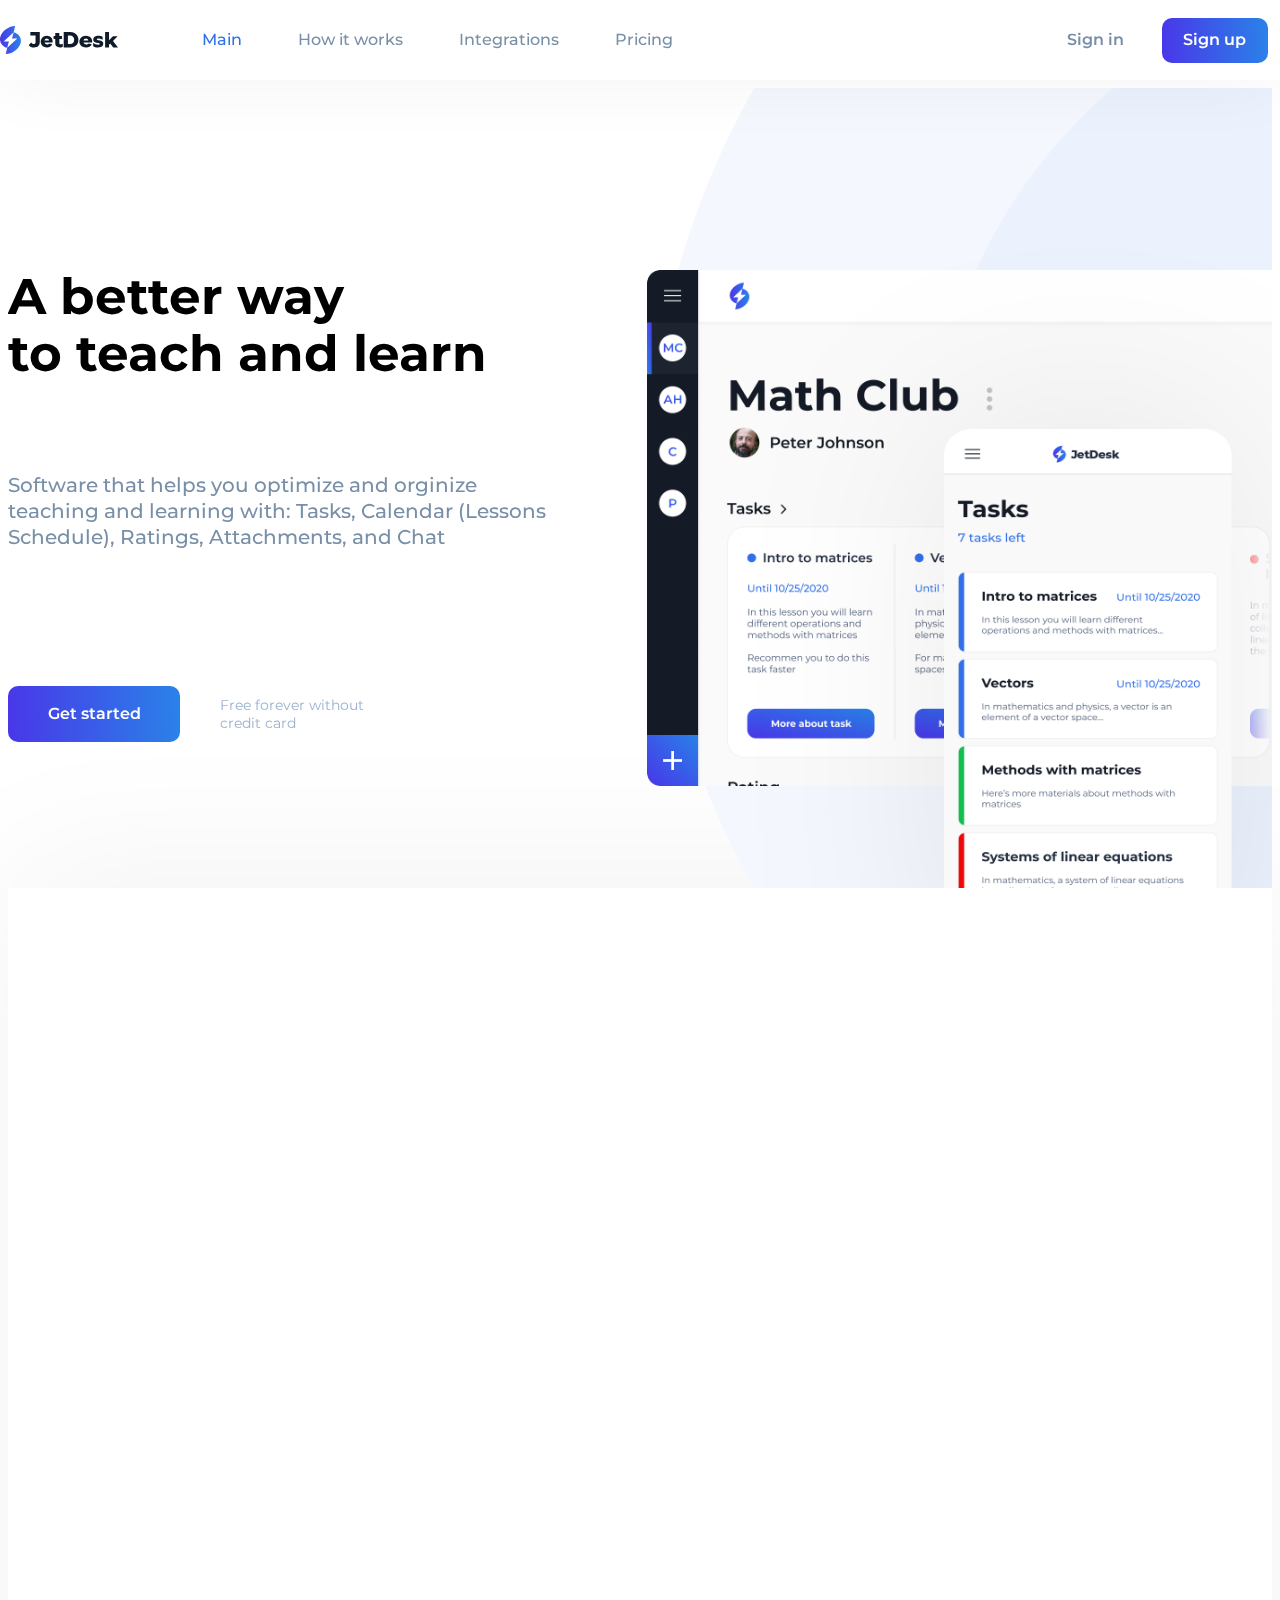
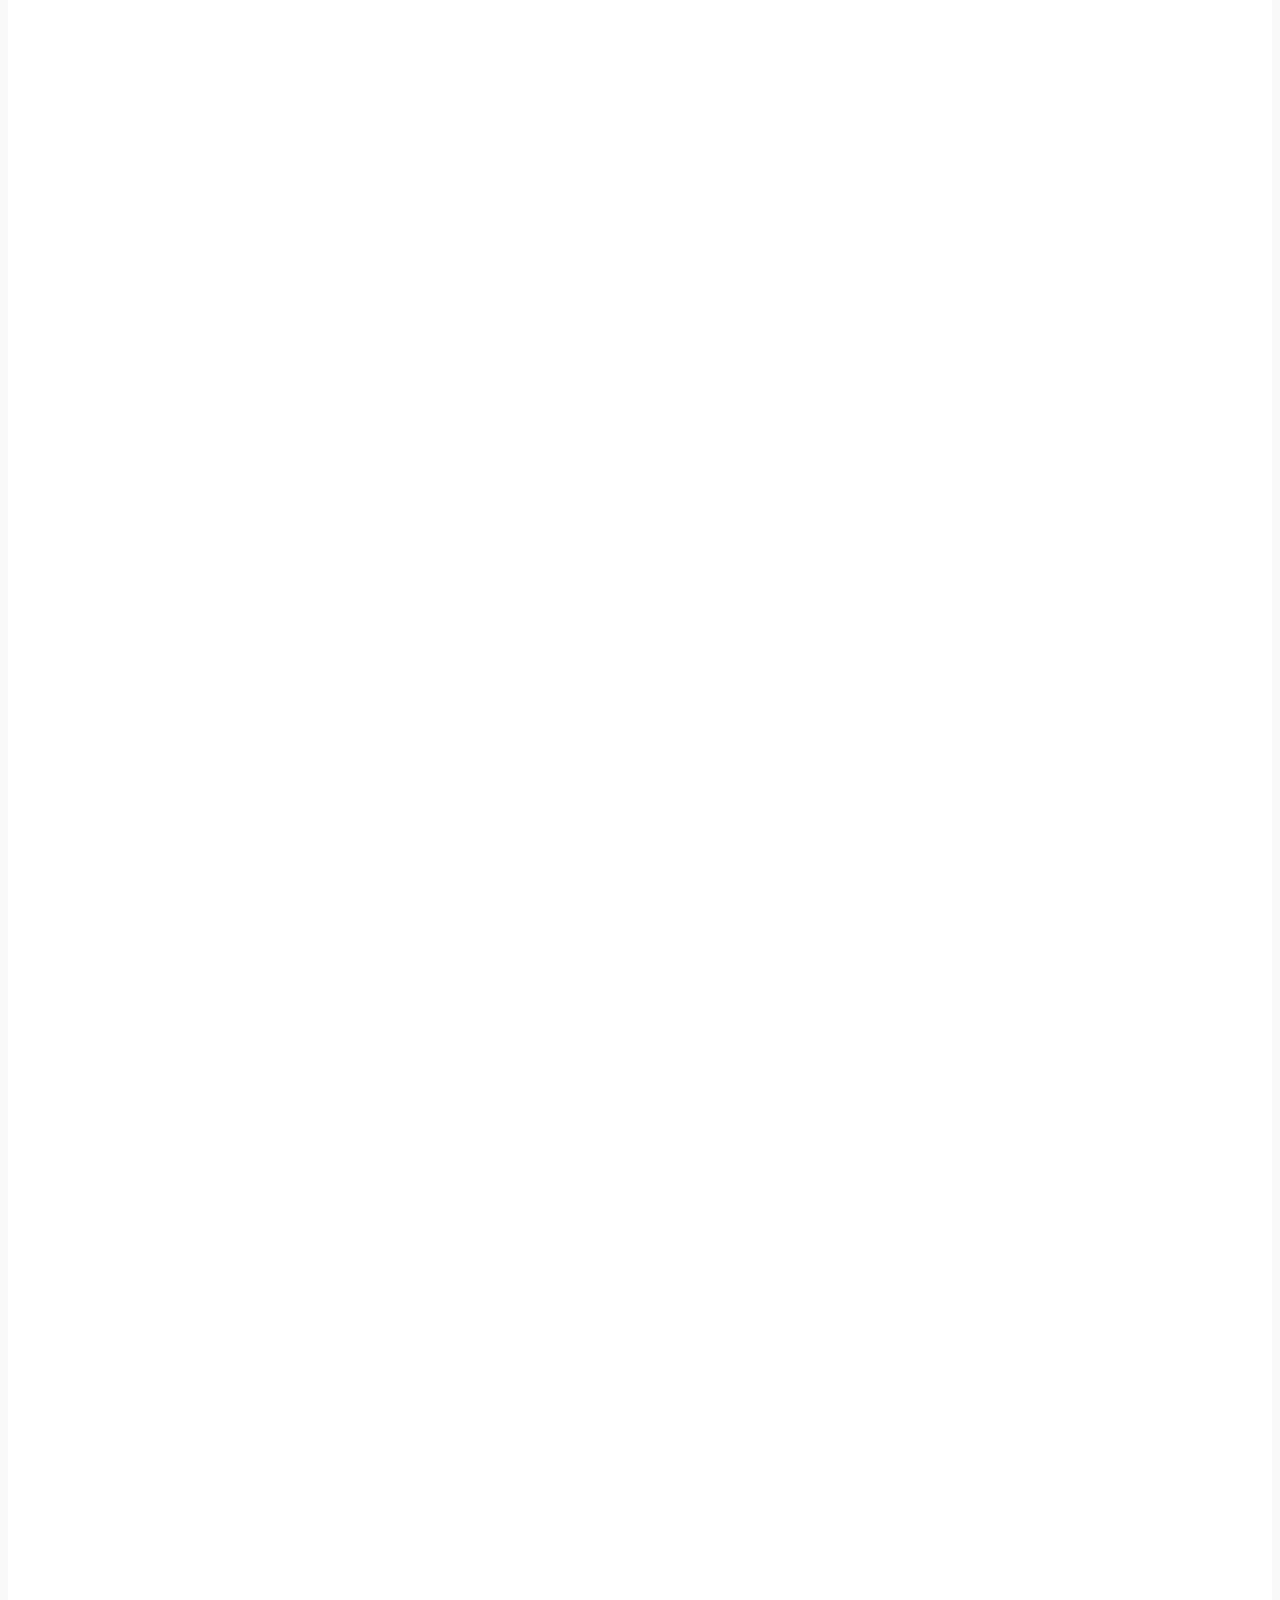
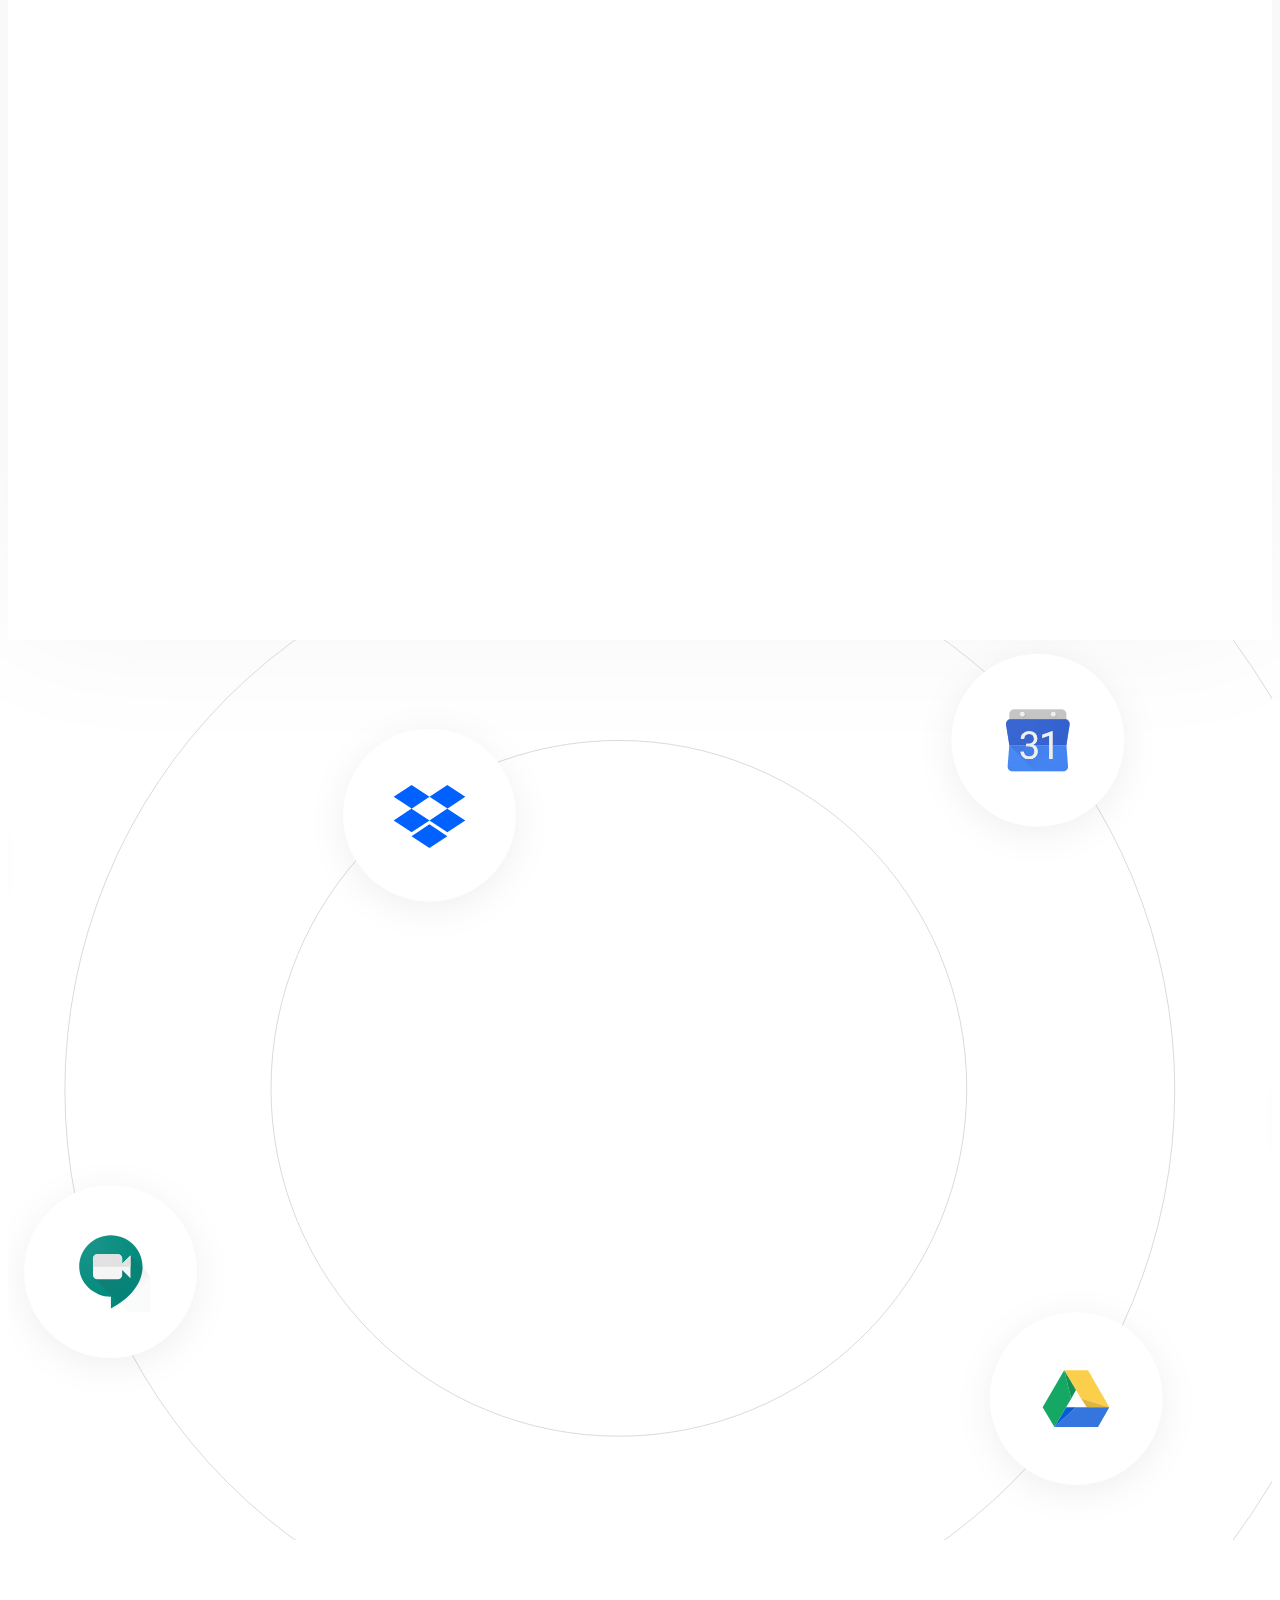
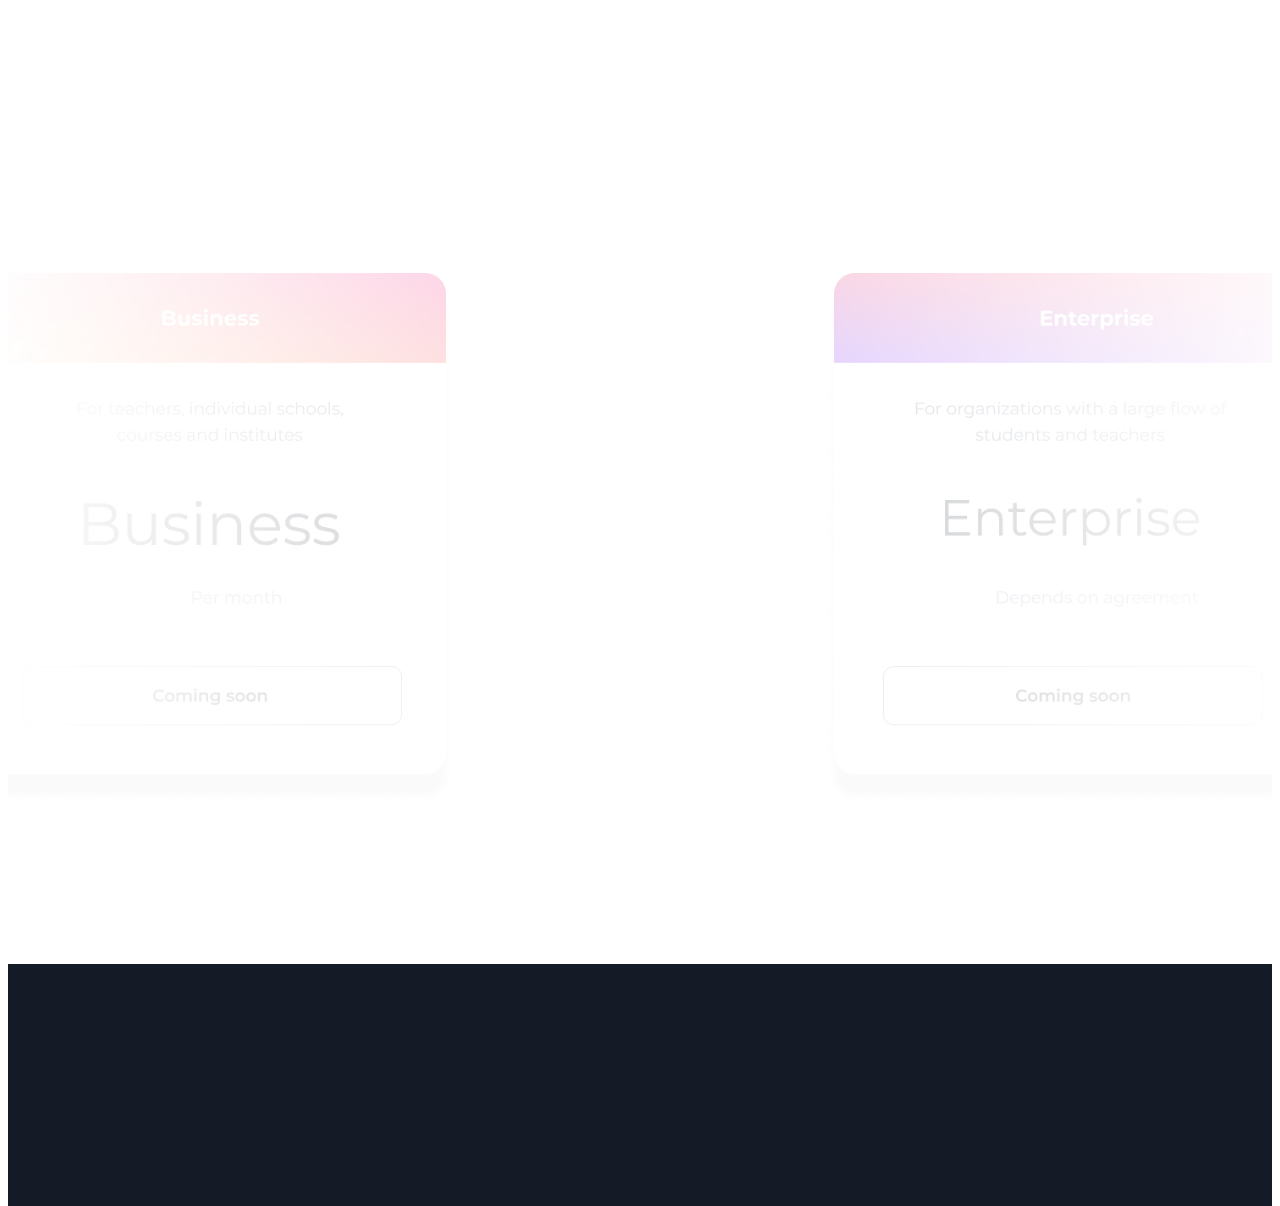
==== index-2.html @ 771cfb55 "hey there" ====
<!DOCTYPE html>
<html lang="ru">
	<head>
		<meta charset="utf-8">
		<meta http-equiv="X-UA-Compatible" content="IE=edge">
		<meta name="viewport" content="width=device-width, initial-scale=1.0, maximum-scale=1.0, user-scalable=no" />
		<meta name="description" content="">
		<meta name="author" content="">
		<link rel="shortcut icon" href="../../assets/ico/favicon.ico">

		<title>Сайт</title>

		<link rel="preconnect" href="https://fonts.gstatic.com">
		<link href="https://fonts.googleapis.com/css2?family=Montserrat:ital,wght@0,100;0,300;0,400;0,500;0,600;0,700;0,800;0,900;1,400&display=swap" rel="stylesheet">

		<link rel="stylesheet" href="https://stackpath.bootstrapcdn.com/bootstrap/4.1.3/css/bootstrap.min.css" integrity="sha384-MCw98/SFnGE8fJT3GXwEOngsV7Zt27NXFoaoApmYm81iuXoPkFOJwJ8ERdknLPMO" crossorigin="anonymous">

		<link href="https://unpkg.com/aos@2.3.1/dist/aos.css" rel="stylesheet">

		<link href="style.css" rel="stylesheet" type="text/css" />


	</head>

<body>
	<div class="wrapper">
		<!-- header -->
		<header >
			<div class="container">
				<div class="header-in">
					<div class="logo">
						<a href="#">
							<img src="./images/logo.svg" alt="">
						</a>
					</div>

					<div class="mob-wrap">
						<nav>
							<ul id="top-menu">
								<li class="active">
									<a href="#hero">
										Main
									</a>
								</li>
								<li>
									<a href="#how">
										How it works
									</a>
								</li>
								<li>
									<a href="#integrations">
										Integrations
									</a>
								</li>
								<li>
									<a href="#price">
										Pricing
									</a>
								</li>
							</ul>
						</nav>

						<div class="header-bt">
							<a href="#" class="log-bt">
								Sign in
							</a>
							<a href="#" class="def-bt">
								Sign up
							</a>
						</div>
					</div>

					<div class="show-hide">
						<span></span>
						<span></span>
						<span></span>
					</div>
				</div>
			</div>
		</header>
		<!-- header -->

		<!-- hero -->
		<section id="hero">
			<div class="container">
				<div class="hero">
					<div class="hero-left">
						<div class="hero-tit" data-aos="fade-right">
							<h1>
								A better way <br>to teach and learn
							</h1>
						</div>
						<div class="hero-decr" data-aos="fade-right">
							Software that helps you optimize and orginize teaching and learning with: Tasks, Calendar (Lessons Schedule), Ratings, Attachments, and Chat 
						</div>
						<div class="hero-bt" data-aos="fade-right">
							<a href="#" class="def-bt big">
								Get started
							</a>
							<span>
								Free forever without <br>credit card
							</span>
						</div>
					</div>

					<div class="all-hero-vid">
						<div class="hero-video-big" data-aos="fade-left" data-aos-delay="300">
							<img src="./images/Desktop.png" alt="">
						</div>

						<div class="hero-video-mob" data-aos="fade-top" data-aos-delay="600">
							<img src="./images/Mobile.png" alt="">
						</div>
					</div>
				</div>
			</div>
		</section>
		<!-- / hero -->

		<!-- section how -->
		<section id="how">
			<div class="how">

				<div class="how-tit" data-aos="fade-up">
					<h3>
						How it works
					</h3>
					<div class="how-sub-tit">
						Let’s explore our product
					</div>
				</div>

				<!-- one sec -->
				<div class="one-section task">
					<div class="container">
						<div class="one-section-in">
							<div class="section-descr" data-aos="fade-right">
								<div class="section-tag">
									TASKS
								</div>
								<div class="section-tit">
									Create and submit <br>an assignment
								</div>
								<div class="section-text">
									Quickly assign and submit tasks, leave personal comments on task pages.
								</div>
							</div>

							<div class="section-video" data-aos="fade-left" data-aos-delay="300">
								<div class="sec-vid-in">
									<img src="./images/Tasks.png" alt="">
								</div>
							</div>
						</div>
					</div>
				</div>
				<!-- / one sec -->

				<!-- one sec -->
				<div class="one-section revers calendar">
					<div class="container">
						<div class="one-section-in">
							<div class="section-descr" data-aos="fade-left" data-aos-delay="0">
								<div class="section-tag">
									Lessons
								</div>
								<div class="section-tit">
									Manage your schedule <br>and control the time
								</div>
								<div class="section-text">
									Get information about upcoming lessons and meetups or plan them yourself. Join online conferences in just a click.
								</div>
							</div>

							<div class="section-video" data-aos="fade-right" data-aos-delay="300">
								<div class="sec-vid-in">
									<img src="./images/Lessons.png" alt="">
								</div>
							</div>
						</div>
					</div>
				</div>
				<!-- / one sec -->

				<!-- one sec -->
				<div class="one-section rating">
					<div class="container">
						<div class="one-section-in">
							<div class="section-descr" data-aos="fade-right" data-aos-delay="0">
								<div class="section-tag">
									RATING
								</div>
								<div class="section-tit">
									Check or compete <br>for the first place
								</div>
								<div class="section-text">
									Increase the competitive spirit in the group and find out which of your students are doing best.
								</div>
							</div>

							<div class="section-video" data-aos="fade-left" data-aos-delay="300">
								<div class="sec-vid-in">
									<img src="./images/Rating.png" alt="">
								</div>
							</div>
						</div>
					</div>
				</div>
				<!-- / one sec -->

				<!-- one sec -->
				<div class="one-section revers attach">
					<div class="container">
						<div class="one-section-in">
							<div class="section-descr" data-aos="fade-left" data-aos-delay="0">
								<div class="section-tag">
									ATTACHMENTS
								</div>
								<div class="section-tit">
									Upload, download, and view files - quickly
								</div>
								<div class="section-text">
									Attach files, sheets, and documents from your favorite services. (Google Drive, Google Docs, Dropbox, OneDrive and others).
								</div>
							</div>

							<div class="section-video" data-aos="fade-right" data-aos-delay="300">
								<div class="sec-vid-in">
									<img src="./images/Files.png" alt="">
								</div>
							</div>
						</div>
					</div>
				</div>
				<!-- / one sec -->

				<!-- one sec -->
				<div class="one-section chat">
					<div class="container">
						<div class="one-section-in">
							<div class="section-descr" data-aos="fade-right" data-aos-delay="0">
								<div class="section-tag">
									CHAT
								</div>
								<div class="section-tit">
									Chat, ask questions, <br>and just be friends
								</div>
								<div class="section-text">
									Communicate, ask and communicate again. What could be better than communication today?
								</div>
							</div>

							<div class="section-video" data-aos="fade-left" data-aos-delay="300">
								<div class="sec-vid-in">
									
									<img src="./images/Chat.png" alt="">
								</div>
							</div>
						</div>
					</div>
				</div>
				<!-- / one sec -->

				<div class="start" data-aos="fade-up" data-aos-delay="0">
					<a href="#" class="def-bt big">
						Get started
					</a>
				</div>

			</div>
		</section>
		<!-- / section how -->

		<!-- Integrations -->
		<section id="integrations">
			<div class="container">
				<div class="integrations">
					<div class="int-tit" data-aos="zoom-in" data-aos-delay="0">
						<h3>
							Integrations
						</h3>
						<div class="int-sub-tit">
							Simply integrate your favorite applications
						</div>
						<div class="int-bt">
							<a href="#" class="def-bt big">
								Get started
							</a>
						</div>
					</div>
				</div>
			</div>
		</section>
		<!-- / Integrations -->

		<!-- price -->
		<section id="price">
			<div class="container">
				<div class="price">
					<div class="price-tit" data-aos="fade-up" data-aos-delay="0">
						<h3>
							Pricing
						</h3>
						<div class="price-sub-tit">
							There is a free subscription during the beta testing, enjoy
						</div>
					</div>

					<div class="price-wrap">
						<div class="price-wrap-in">
							<div class="price-free" data-aos="fade-up" data-aos-delay="0">
								<div class="price-free-top">
									Personal
								</div>
								<div class="price-free-descr">
									<div class="price-free-text">
										For everyone who wants to learn <br>and teach
									</div>
									<div class="price-free-cost">
										Free
									</div>
									<div class="price-free-sub">
										Free up to 15 members
									</div>
									<div class="price-free-bt">
										<a href="#" class="def-bt big">
											Get started
										</a>
									</div>
								</div>
							</div>
						</div>
					</div>
				</div>
			</div>
		</section>
		<!-- / price -->

		<!-- footer -->
		<footer>
			<div class="container">
				<div class="footer">
					<div class="foot-logo" data-aos="fade-right" data-aos-delay="0">
						<a href="#">
							<img src="./images/foot-logo.svg" alt="">
						</a>
					</div>
					<div class="foot-soc" data-aos="fade-left" data-aos-delay="0">
						<ul>
							<li>
								<a href="#">
									<svg width="15" height="28" viewBox="0 0 15 28" fill="none" xmlns="http://www.w3.org/2000/svg">
										<path d="M9.74454 28V15.2487H14.187L14.8474 10.2561H9.74454V7.07604C9.74454 5.63537 10.1591 4.64899 12.2943 4.64899H15V0.19785C13.6835 0.0612367 12.3603 -0.00472655 11.0363 0.000263189C7.10958 0.000263189 4.41356 2.32152 4.41356 6.58285V10.2468H0V15.2393H4.4232V28H9.74454Z" fill="white"/>
									</svg>																			
								</a>
							</li>
							<li>
								<a href="#">
									<svg width="26" height="26" viewBox="0 0 26 26" fill="none" xmlns="http://www.w3.org/2000/svg">
										<path d="M26 13C26 15.5712 25.2376 18.0846 23.8091 20.2224C22.3806 22.3602 20.3503 24.0265 17.9749 25.0104C15.5994 25.9944 12.9856 26.2518 10.4638 25.7502C7.94208 25.2486 5.6257 24.0105 3.80762 22.1924C1.98953 20.3743 0.751405 18.0579 0.249797 15.5362C-0.251811 13.0144 0.00563269 10.4006 0.989572 8.02511C1.97351 5.64967 3.63975 3.61935 5.77759 2.19089C7.91543 0.762437 10.4288 0 13 0C16.4478 0 19.7544 1.36964 22.1924 3.80761C24.6304 6.24558 26 9.55218 26 13Z" fill="white"/>
										<path d="M14.7334 6.5H8.45612V19.5H11.0493V15.6003H14.7334C15.9263 15.5793 17.0633 15.0907 17.8995 14.2396C18.7357 13.3886 19.2042 12.2432 19.2042 11.0501C19.2042 9.85705 18.7357 8.71168 17.8995 7.86065C17.0633 7.00961 15.9263 6.521 14.7334 6.5ZM14.7334 13H11.0493V9.10028H14.7334C15.2415 9.11394 15.7242 9.32537 16.0787 9.68954C16.4332 10.0537 16.6316 10.5419 16.6316 11.0501C16.6316 11.5584 16.4332 12.0466 16.0787 12.4107C15.7242 12.7749 15.2415 12.9863 14.7334 13Z" fill="#1C3046"/>
									</svg>										
								</a>
							</li>
							<li>
								<a href="#">
									<svg width="27" height="22" viewBox="0 0 27 22" fill="none" xmlns="http://www.w3.org/2000/svg">
										<path fill-rule="evenodd" clip-rule="evenodd" d="M27 2.60606C26.0051 3.04646 24.9376 3.34545 23.8178 3.47879C24.9618 2.79192 25.8399 1.70101 26.2508 0.40404C25.1793 1.04242 23.9951 1.50303 22.7343 1.75354C21.7233 0.674747 20.2852 0 18.6901 0C15.6329 0 13.1516 2.48889 13.1516 5.55556C13.1516 5.99192 13.1999 6.41616 13.2966 6.8202C8.69252 6.5899 4.61211 4.37576 1.8811 1.01414C1.40579 1.83434 1.13188 2.78788 1.13188 3.80606C1.13188 5.73333 2.1107 7.43434 3.59705 8.42828C2.69074 8.4 1.83679 8.14949 1.08757 7.73333C1.08757 7.75758 1.08757 7.77778 1.08757 7.80202C1.08757 10.4929 2.99687 12.7394 5.53051 13.2485C5.06728 13.3737 4.57586 13.4424 4.07236 13.4424C3.71386 13.4424 3.36745 13.4061 3.02909 13.3414C3.734 15.5475 5.78025 17.1556 8.2011 17.2C6.30389 18.6909 3.91929 19.5798 1.3212 19.5798C0.874086 19.5798 0.435029 19.5515 0 19.503C2.44905 21.0788 5.36133 22 8.49112 22C18.6781 22 24.2488 13.5354 24.2488 6.19394C24.2488 5.95151 24.2448 5.71313 24.2327 5.47475C25.3163 4.69091 26.2548 3.71313 26.996 2.59798L27 2.60606Z" fill="white"/>
									</svg>																			
								</a>
							</li>
							<li>
								<a href="#">
									<svg width="29" height="29" viewBox="0 0 29 29" fill="none" xmlns="http://www.w3.org/2000/svg">
											<path d="M14.5 2.61267C18.3717 2.61267 18.8302 2.6274 20.3592 2.69716C21.7729 2.76168 22.5407 2.9979 23.0517 3.19642C23.7285 3.45946 24.2115 3.77372 24.7189 4.28109C25.2263 4.78847 25.5405 5.27155 25.8035 5.94831C26.0021 6.45931 26.2383 7.22708 26.3028 8.64076C26.3726 10.1698 26.3873 10.6283 26.3873 14.5C26.3873 18.3717 26.3726 18.8303 26.3028 20.3592C26.2383 21.773 26.0021 22.5407 25.8035 23.0517C25.5405 23.7285 25.2263 24.2116 24.7189 24.719C24.2115 25.2263 23.7285 25.5406 23.0517 25.8036C22.5407 26.0022 21.7729 26.2384 20.3592 26.3029C18.8305 26.3727 18.3719 26.3874 14.5 26.3874C10.6281 26.3874 10.1695 26.3727 8.64076 26.3029C7.22702 26.2384 6.45926 26.0022 5.94831 25.8036C5.27149 25.5406 4.78841 25.2263 4.28104 24.719C3.77366 24.2116 3.4594 23.7285 3.19642 23.0517C2.99784 22.5407 2.76163 21.773 2.6971 20.3593C2.62734 18.8303 2.61261 18.3717 2.61261 14.5C2.61261 10.6283 2.62734 10.1698 2.6971 8.64081C2.76163 7.22708 2.99784 6.45931 3.19642 5.94831C3.4594 5.27155 3.77366 4.78847 4.28104 4.28109C4.78841 3.77372 5.27149 3.45946 5.94831 3.19642C6.45926 2.9979 7.22702 2.76168 8.6407 2.69716C10.1697 2.6274 10.6283 2.61267 14.5 2.61267ZM14.5 0C10.562 0 10.0682 0.0166918 8.52167 0.0872577C6.97825 0.157708 5.92426 0.40279 5.00189 0.76126C4.04839 1.13182 3.23976 1.62762 2.43366 2.43372C1.62756 3.23982 1.13176 4.04845 0.761202 5.00195C0.402732 5.92431 0.157651 6.97831 0.0872001 8.52173C0.0166342 10.0682 0 10.562 0 14.5C0 18.438 0.0166342 18.9318 0.0872001 20.4783C0.157651 22.0217 0.402732 23.0757 0.761202 23.9981C1.13176 24.9516 1.62756 25.7602 2.43366 26.5663C3.23976 27.3724 4.04839 27.8682 5.00189 28.2388C5.92426 28.5973 6.97825 28.8424 8.52167 28.9128C10.0682 28.9834 10.562 29 14.5 29C18.438 29 18.9318 28.9834 20.4783 28.9128C22.0217 28.8424 23.0757 28.5973 23.9981 28.2388C24.9516 27.8682 25.7602 27.3724 26.5663 26.5663C27.3724 25.7602 27.8682 24.9516 28.2387 23.9981C28.5972 23.0757 28.8423 22.0217 28.9127 20.4783C28.9833 18.9318 29 18.438 29 14.5C29 10.562 28.9833 10.0682 28.9127 8.52173C28.8423 6.97831 28.5972 5.92431 28.2387 5.00195C27.8682 4.04845 27.3724 3.23982 26.5663 2.43372C25.7602 1.62762 24.9516 1.13182 23.9981 0.76126C23.0757 0.40279 22.0217 0.157708 20.4783 0.0872577C18.9318 0.0166918 18.438 0 14.5 0ZM14.5 7.05406C10.3877 7.05406 7.054 10.3878 7.054 14.5C7.054 18.6123 10.3877 21.946 14.5 21.946C18.6122 21.946 21.9459 18.6123 21.9459 14.5C21.9459 10.3878 18.6122 7.05406 14.5 7.05406ZM14.5 19.3334C11.8306 19.3334 9.66661 17.1694 9.66661 14.5C9.66661 11.8307 11.8306 9.66667 14.5 9.66667C17.1693 9.66667 19.3333 11.8307 19.3333 14.5C19.3333 17.1694 17.1693 19.3334 14.5 19.3334ZM23.9801 6.75988C23.9801 7.72087 23.2011 8.49991 22.2401 8.49991C21.2791 8.49991 20.5001 7.72087 20.5001 6.75988C20.5001 5.79889 21.2791 5.01991 22.2401 5.01991C23.2011 5.01991 23.9801 5.79889 23.9801 6.75988Z" fill="white"/>
									</svg>																				
								</a>
							</li>
						</ul>
					</div>

					<div class="footer-bot" data-aos="fade-up" data-aos-delay="0">
						<div class="footer-res">
							All rights reserved
						</div>
						<div class="footer-right">
							<span>
								© JetDesk 2020
							</span>
							<a href="#">
								Privacy Policy
							</a> 
							<a href="#">
								Terms of use
							</a>         
						</div>
					</div>
				</div>
			</div>
		</footer>
		<!-- / footer -->
	</div>

	<script src="https://code.jquery.com/jquery-3.3.1.min.js"></script>

	<script src="https://cdnjs.cloudflare.com/ajax/libs/popper.js/1.14.3/umd/popper.min.js" integrity="sha384-ZMP7rVo3mIykV+2+9J3UJ46jBk0WLaUAdn689aCwoqbBJiSnjAK/l8WvCWPIPm49" crossorigin="anonymous"></script>
	
	<script src="https://stackpath.bootstrapcdn.com/bootstrap/4.1.3/js/bootstrap.min.js" integrity="sha384-ChfqqxuZUCnJSK3+MXmPNIyE6ZbWh2IMqE241rYiqJxyMiZ6OW/JmZQ5stwEULTy" crossorigin="anonymous"></script>

	<script src="https://unpkg.com/aos@2.3.1/dist/aos.js"></script>

	<script src="js/init.js"></script>

</body>
                                  
</html>
---- style.css ----
@charset "UTF-8";
* {
  -webkit-box-sizing: border-box;
  box-sizing: border-box;
}

html {
  font-size: 10px;
}
@media (max-width: 1530px) {
  html {
    font-size: 8px;
  }
}

img {
  max-width: 100%;
  height: auto;
  vertical-align: top;
}

section {
  float: left;
  width: 100%;
  overflow: hidden;
}

body {
  font-family: "Montserrat", sans-serif;
}
body.open-menu {
  overflow: hidden;
  position: relative;
}

@media (min-width: 1530px) {
  .container {
    max-width: 1500px;
  }
}
@media (max-width: 767px) {
  .container {
    padding: 0 30px;
  }
}

.wrapper {
  float: left;
  width: 100%;
  padding-top: 10rem;
}

header {
  position: fixed;
  top: 0;
  left: 0;
  width: 100%;
  background-color: #fff;
  height: 10rem;
  z-index: 99;
  -webkit-box-shadow: 0px 0px 75px rgba(0, 0, 0, 0.05);
          box-shadow: 0px 0px 75px rgba(0, 0, 0, 0.05);
}
@media (max-width: 767px) {
  header {
    -webkit-box-shadow: 0px 0px 75px rgba(0, 0, 0, 0.05);
            box-shadow: 0px 0px 75px rgba(0, 0, 0, 0.05);
  }
}
@media (max-width: 991px) {
  header .container {
    max-width: 100%;
  }
}

.header-in {
  float: left;
  width: 100%;
}

.logo {
  float: left;
  margin-top: 3.2rem;
  width: 14.8rem;
}
@media (max-width: 991px) {
  .logo {
    position: relative;
    z-index: 99;
    background: url(./images/foot-logo.svg) 0 0 no-repeat;
    background-size: 14.8rem;
  }
  .logo img {
    -webkit-transition: all 0.3s;
    transition: all 0.3s;
  }
}
@media (max-width: 767px) {
  .logo {
    width: 120px;
  }
}

.open-menu .logo img {
  opacity: 0;
}

@media (max-width: 991px) {
  .mob-wrap {
    display: none;
    position: fixed;
    left: 0;
    top: 0;
    background-color: #151b26;
    width: 100%;
    height: 100%;
    padding-top: 17.8rem;
  }
}

.show-hide {
  display: none;
}
@media (max-width: 991px) {
  .show-hide {
    display: block;
    float: right;
    position: relative;
    z-index: 99;
    width: 6rem;
    padding: 3.2rem 1.5rem;
    margin-right: -15px;
  }
}
@media (max-width: 991px) and (max-width: 767px) {
  .show-hide {
    width: 60px;
    padding: 3.2rem 15px;
  }
}
@media (max-width: 991px) {
  .show-hide span {
    display: block;
    float: left;
    width: 100%;
    margin: 3px 0;
    height: 2px;
    background-color: #151e28;
    -webkit-transition: all 0.3s;
    transition: all 0.3s;
  }
}
@media (max-width: 991px) {
  .show-hide:before, .show-hide:after {
    content: "";
    position: absolute;
    width: 30px;
    height: 2px;
    background-color: #fff;
    top: 50%;
    left: 50%;
    margin-left: -15px;
    opacity: 0;
    -webkit-transition: all 0.3s;
    transition: all 0.3s;
  }
}
.show-hide.open span {
  background-color: #fff;
  opacity: 0;
}
.show-hide.open:before {
  opacity: 1;
  -webkit-transform: rotate(-45deg);
          transform: rotate(-45deg);
}
.show-hide.open:after {
  opacity: 1;
  -webkit-transform: rotate(45deg);
          transform: rotate(45deg);
}

nav {
  margin-left: 10.5rem;
  margin-top: 3.8rem;
  float: left;
}
@media (max-width: 1200px) {
  nav {
    margin-left: 5rem;
  }
}
@media (max-width: 991px) {
  nav {
    padding: 0 30px;
    margin: 0;
  }
}
nav ul {
  list-style: none;
  padding: 0;
  margin: 0;
}
nav ul li {
  float: left;
  margin-right: 7rem;
}
@media (max-width: 1200px) {
  nav ul li {
    margin-right: 4rem;
  }
}
@media (max-width: 991px) {
  nav ul li {
    width: 100%;
    margin: 0;
  }
}
nav ul li a {
  font-size: 2rem;
  font-weight: 500;
  line-height: 2.4rem;
  color: #788FA7;
  text-decoration: none !important;
  -webkit-transition: all 0.3s;
  transition: all 0.3s;
}
@media (max-width: 991px) {
  nav ul li a {
    color: #ffffff;
    padding: 15px 0;
    display: block;
    cursor: pointer;
    font-size: 2.3rem;
  }
}
nav ul li a:hover {
  color: #3170E9;
}
nav ul li a.active {
  color: #3170E9;
}
nav ul li.active a {
  color: #3170E9;
}

.header-bt {
  float: right;
  margin-top: 1.8rem;
}
@media (max-width: 991px) {
  .header-bt {
    position: fixed;
    left: 0;
    bottom: 5rem;
    display: -webkit-box;
    display: -ms-flexbox;
    display: flex;
    -webkit-box-pack: justify;
        -ms-flex-pack: justify;
            justify-content: space-between;
    width: 100%;
    padding: 0 15px;
  }
}
.header-bt a {
  margin: 0 1.5rem;
}
@media (max-width: 991px) {
  .header-bt a {
    width: calc(50% - 10px);
  }
}
.header-bt a.def-bt {
  padding: 0 2.7rem;
}

.log-bt {
  font-size: 2rem;
  font-weight: 600;
  color: #788FA7;
  display: inline-block;
  cursor: pointer;
  height: 6.4rem;
  line-height: 6.4rem;
  padding: 0 1.5rem;
  text-align: center;
  border: none;
  border-radius: 10px;
  outline: none !important;
  text-decoration: none !important;
  -webkit-transition: all 0.3s;
  transition: all 0.3s;
}
@media (max-width: 991px) {
  .log-bt {
    background: -webkit-gradient(linear, left bottom, left top, from(#1B2D42), to(#1B2D42));
    background: linear-gradient(0deg, #1B2D42, #1B2D42);
    color: #fff;
  }
}
.log-bt:hover {
  color: #3170E9;
}

.def-bt {
  font-size: 2rem;
  font-weight: 600;
  color: #fff !important;
  display: inline-block;
  cursor: pointer;
  height: 5.6rem;
  line-height: 5.6rem;
  padding: 0 1.5rem;
  text-align: center;
  border: none;
  outline: none !important;
  background: linear-gradient(87.31deg, #4937E8 0%, #2A82E9 100%), #C4C4C4;
  border-radius: 10px;
  text-decoration: none !important;
  -webkit-transition: all 0.3s;
  transition: all 0.3s;
}
.def-bt.big {
  height: 7rem;
  line-height: 7rem;
}
.def-bt:hover {
  background: linear-gradient(262.42deg, #2673D2 0%, #4132D1 100%);
}

.p-bt {
  font-size: 2rem;
  font-weight: 600;
  color: #0F1B28 !important;
  display: inline-block;
  cursor: pointer;
  height: 6.4rem;
  line-height: 6.2rem;
  padding: 0 1.5rem;
  border: none;
  outline: none !important;
  background: -webkit-gradient(linear, left bottom, left top, from(#FFFFFF), to(#FFFFFF));
  background: linear-gradient(0deg, #FFFFFF, #FFFFFF);
  border: 1px solid #D0D0D0;
  border-radius: 10px;
  text-decoration: none !important;
  -webkit-transition: all 0.3s;
  transition: all 0.3s;
  padding: 0 3.2rem 0 9.4rem;
  position: relative;
}
.p-bt:before {
  content: "";
  position: absolute;
  width: 4.8rem;
  height: 4.8rem;
  background: url(./images/p-bt.svg) center center no-repeat;
  background-size: 4rem;
  left: 28px;
  top: 50%;
  margin-top: -2.4rem;
}
.p-bt.big {
  height: 7rem;
  line-height: 6.8rem;
}
.p-bt:hover {
  background: -webkit-gradient(linear, left bottom, left top, from(#EEEEEE), to(#EEEEEE));
  background: linear-gradient(0deg, #EEEEEE, #EEEEEE);
}

#hero {
  background: url(./images/hero-bg.svg) 50vw center no-repeat;
  overflow: hidden;
  position: relative;
}
@media (max-width: 1200px) {
  #hero {
    padding-bottom: 15rem;
  }
}
@media (max-width: 991px) {
  #hero {
    background-size: 120%;
    background-position: 40vw bottom;
    padding-bottom: 25rem;
  }
}
@media (max-width: 767px) {
  #hero {
    background-size: 526px;
    background-position: right -237px bottom 235px;
  }
}

.hero {
  float: left;
  width: 100%;
  min-height: calc(100vh - 100px);
  display: -webkit-box;
  display: -ms-flexbox;
  display: flex;
  -ms-flex-line-pack: center;
      align-content: center;
  -webkit-box-align: center;
      -ms-flex-align: center;
          align-items: center;
}
@media (max-width: 1200px) {
  .hero {
    display: block;
    min-height: inherit;
    padding-top: 5rem;
  }
}

.hero-left {
  width: 68.6rem;
}
@media (max-width: 1530px) {
  .hero-left {
    width: 44%;
  }
}
@media (max-width: 1200px) {
  .hero-left {
    float: left;
    width: 100%;
    margin-bottom: 7rem;
  }
}
@media (max-width: 767px) {
  .hero-left {
    margin-bottom: 90px;
  }
}

.hero-tit {
  float: left;
  width: 100%;
  margin-bottom: 7rem;
}
.hero-tit h1 {
  font-size: 6.3rem;
  font-weight: bold;
  line-height: 1.14;
}
@media (max-width: 767px) {
  .hero-tit h1 {
    font-size: 38px;
  }
  .hero-tit h1 br {
    display: none;
  }
}
@media (max-width: 767px) {
  .hero-tit {
    margin-bottom: 3.5rem;
  }
}

.hero-decr {
  float: left;
  width: 100%;
  color: #788FA7;
  font-size: 2.5rem;
  font-weight: 500;
  margin-bottom: 17rem;
  line-height: 1.3;
}
@media (max-width: 1200px) {
  .hero-decr {
    margin-bottom: 5rem;
  }
}
@media (max-width: 767px) {
  .hero-decr {
    font-size: 19px;
    line-height: 1.3;
    margin-bottom: 0;
  }
}

.hero-bt {
  float: left;
  width: 100%;
}
@media (max-width: 767px) {
  .hero-bt {
    position: absolute;
    bottom: 67px;
    text-align: center;
    left: 0;
  }
}
.hero-bt a.def-bt {
  width: 21.5rem;
  float: left;
  margin-right: 22px;
}
@media (max-width: 767px) {
  .hero-bt a.def-bt {
    width: 282px;
    float: none;
    margin-bottom: 20px;
  }
}
@media (max-width: 767px) {
  .hero-bt a {
    margin: 10px !important;
    width: 282px;
  }
}
.hero-bt span {
  -ms-flex-line-pack: center;
      align-content: center;
  -webkit-box-align: center;
      -ms-flex-align: center;
          align-items: center;
  display: -webkit-box;
  display: -ms-flexbox;
  display: flex;
  height: 7rem;
  float: left;
  margin-left: 2.2rem;
  font-size: 1.8rem;
  color: #98B2CE;
  line-height: 1.3;
}
@media (max-width: 767px) {
  .hero-bt span {
    width: 100%;
    margin: 0;
    padding: 0;
    text-align: center;
    -webkit-box-pack: center;
        -ms-flex-pack: center;
            justify-content: center;
  }
}

video {
  vertical-align: top;
}

@media (max-width: 767px) {
  .all-hero-vid {
    float: left;
    width: 100%;
    position: relative;
    margin-bottom: 155px;
  }
}

.hero-video-big {
  position: absolute;
  right: -43rem;
  bottom: 12.7rem;
  overflow: hidden;
  border-radius: 12px;
}
@media (max-width: 1200px) {
  .hero-video-big {
    position: static;
    float: left;
    width: 121.1rem;
  }
}
.hero-video-big video, .hero-video-big img {
  width: 121.1rem;
  height: 64.6rem;
}
@media (max-width: 767px) {
  .hero-video-big video, .hero-video-big img {
    width: calc(1211px / 2.1);
    height: calc(646px / 2.1);
  }
}

.hero-video-mob {
  position: absolute;
  right: 5rem;
  bottom: -11.8rem;
  -webkit-filter: drop-shadow(-4px -4px 100px rgba(0, 0, 0, 0.08));
          filter: drop-shadow(-4px -4px 100px rgba(0, 0, 0, 0.08));
  overflow: hidden;
  border-radius: 18px;
}
@media (max-width: 1200px) {
  .hero-video-mob {
    bottom: 2rem;
  }
}
@media (max-width: 767px) {
  .hero-video-mob {
    bottom: auto;
    top: 74px;
    right: -10px;
  }
}
.hero-video-mob video, .hero-video-mob img {
  width: 36rem;
  height: 69.2rem;
}
@media (max-width: 767px) {
  .hero-video-mob video, .hero-video-mob img {
    width: calc(360px / 2.1);
    height: calc(692px / 2.1);
  }
}

#how {
  float: left;
  width: 100%;
  padding: 15.7rem 0 0;
  -webkit-box-shadow: 0px -20px 150px rgba(15, 27, 40, 0.05);
          box-shadow: 0px -20px 150px rgba(15, 27, 40, 0.05);
}
@media (max-width: 1200px) {
  #how {
    padding: 5rem 0 0;
  }
}
@media (max-width: 767px) {
  #how {
    padding: 110px 0 0;
  }
}

.how {
  float: left;
  width: 100%;
}

.how-tit {
  float: left;
  width: 100%;
  text-align: center;
  margin-bottom: 11.5rem;
}
@media (max-width: 1200px) {
  .how-tit {
    margin-bottom: 5rem;
  }
}
@media (max-width: 991px) {
  .how-tit {
    margin-bottom: 13rem;
  }
}
.how-tit h3 {
  font-size: 6.3rem;
  font-weight: bold;
  padding: 0;
  margin: 0 0 2rem;
  line-height: 7.7rem;
  color: #0F1B28;
}
@media (max-width: 767px) {
  .how-tit h3 {
    font-size: 37px;
    margin-bottom: 15px;
    line-height: normal;
  }
}

.how-sub-tit {
  float: left;
  width: 100%;
  color: #788FA7;
  font-size: 2.5rem;
  font-weight: 500;
  text-align: center;
}

.one-section {
  float: left;
  width: 100%;
  position: relative;
  margin-bottom: -1.5rem;
}
@media (max-width: 1530px) {
  .one-section {
    margin-bottom: 1.5rem;
  }
}
@media (max-width: 991px) {
  .one-section {
    margin-bottom: 13rem;
  }
}
.one-section.revers .one-section-in {
  -webkit-box-orient: horizontal;
  -webkit-box-direction: reverse;
      -ms-flex-direction: row-reverse;
          flex-direction: row-reverse;
}
@media (max-width: 992px) {
  .one-section.revers .section-video {
    float: right;
  }
}
.one-section.task .one-section-in {
  height: 50.2rem;
}
@media (max-width: 767px) {
  .one-section.task .one-section-in {
    height: auto;
  }
}
.one-section.task .section-video {
  right: -18.8rem;
}
@media (max-width: 991px) {
  .one-section.task .section-video {
    right: auto;
    padding: 3.5rem 0rem 3.5rem 3.5rem;
  }
}
@media (max-width: 767px) {
  .one-section.task .section-video {
    padding: 20px 0 20px 20px;
  }
}
.one-section.task .section-video:before {
  top: -7rem;
  bottom: -7rem;
  left: -7rem;
  right: -100rem;
}
@media (max-width: 991px) {
  .one-section.task .section-video:before {
    top: 0;
    left: 0;
    bottom: 0;
  }
}
.one-section.task video, .one-section.task img {
  width: 80.7rem;
  height: 34.4rem;
}
@media (max-width: 767px) {
  .one-section.task video, .one-section.task img {
    width: calc(80.7rem / 2.1);
    height: calc(34.4rem / 2.1);
  }
}
.one-section.calendar .one-section-in {
  height: 57.2rem;
}
@media (max-width: 767px) {
  .one-section.calendar .one-section-in {
    height: auto;
  }
}
@media (max-width: 991px) {
  .one-section.calendar .section-video {
    right: auto;
    padding: 3.5rem 3.5rem 3.5rem 0rem;
  }
}
@media (max-width: 767px) {
  .one-section.calendar .section-video {
    right: 30px;
    padding: 20px 20px 20px 0;
  }
}
.one-section.calendar .section-video:before {
  top: -8.7rem;
  bottom: -8.7rem;
  left: -100rem;
  right: -8.9rem;
}
@media (max-width: 991px) {
  .one-section.calendar .section-video:before {
    top: 0;
    right: 0;
    bottom: 0;
  }
}
.one-section.calendar video, .one-section.calendar img {
  width: 43.4rem;
  height: 39.9rem;
}
@media (max-width: 767px) {
  .one-section.calendar video, .one-section.calendar img {
    width: calc(43.4rem / 1.6);
    height: calc(39.9rem / 1.6);
  }
}
.one-section.rating .one-section-in {
  height: 57.2rem;
}
@media (max-width: 767px) {
  .one-section.rating .one-section-in {
    height: auto;
  }
}
.one-section.rating .section-video {
  right: 23.5rem;
}
@media (max-width: 991px) {
  .one-section.rating .section-video {
    right: auto;
    padding: 3.5rem 0rem 3.5rem 3.5rem;
  }
}
@media (max-width: 767px) {
  .one-section.rating .section-video {
    padding: 20px 0 20px 20px;
    left: 30px;
  }
}
.one-section.rating .section-video:before {
  top: -8.9rem;
  bottom: -8.9rem;
  left: -10.1rem;
  right: -100rem;
}
@media (max-width: 991px) {
  .one-section.rating .section-video:before {
    top: 0;
    left: 0;
    bottom: 0;
  }
}
.one-section.rating video, .one-section.rating img {
  width: 35.2rem;
  height: 39.7rem;
}
@media (max-width: 767px) {
  .one-section.rating video, .one-section.rating img {
    width: calc(35.2rem / 1.5);
    height: calc(39.7rem / 1.5);
  }
}
.one-section.attach .one-section-in {
  height: 57.2rem;
}
@media (max-width: 767px) {
  .one-section.attach .one-section-in {
    height: auto;
  }
}
@media (max-width: 991px) {
  .one-section.attach .section-video {
    right: auto;
    padding: 3.5rem 3.5rem 3.5rem 0rem;
  }
}
@media (max-width: 767px) {
  .one-section.attach .section-video {
    right: 30px;
    padding: 20px 20px 20px 0;
  }
}
.one-section.attach .section-video:before {
  top: -8.7rem;
  bottom: -8.7rem;
  left: -100rem;
  right: -8.9rem;
}
@media (max-width: 991px) {
  .one-section.attach .section-video:before {
    top: 0;
    right: 0;
    bottom: 0;
  }
}
.one-section.attach video, .one-section.attach img {
  width: 42.5rem;
  height: 39.7rem;
}
@media (max-width: 767px) {
  .one-section.attach video, .one-section.attach img {
    width: calc(42.5rem / 1.6);
    height: calc(39.7rem / 1.6);
  }
}
.one-section.chat .one-section-in {
  height: 62.8rem;
}
@media (max-width: 767px) {
  .one-section.chat .one-section-in {
    height: auto;
    text-align: center;
  }
}
.one-section.chat .section-video {
  right: 17.8rem;
}
@media (max-width: 991px) {
  .one-section.chat .section-video {
    right: auto;
    padding: 3.5rem 0rem 3.5rem 3.5rem;
  }
}
@media (max-width: 767px) {
  .one-section.chat .section-video {
    padding: 20px 0 20px 20px;
    display: inline-block;
    float: none;
  }
}
.one-section.chat .section-video:before {
  top: -8.9rem;
  bottom: -8.9rem;
  left: -7.6rem;
  right: -100rem;
}
@media (max-width: 991px) {
  .one-section.chat .section-video:before {
    top: 0;
    left: 0;
    bottom: 0;
  }
}
.one-section.chat video, .one-section.chat img {
  width: 43.4rem;
  height: 49rem;
}
@media (max-width: 767px) {
  .one-section.chat video, .one-section.chat img {
    width: calc(43.4rem / 1.6);
    height: calc(49rem / 1.6);
  }
}

.one-section-in {
  display: -webkit-box;
  display: -ms-flexbox;
  display: flex;
  -ms-flex-line-pack: center;
      align-content: center;
  -webkit-box-align: center;
      -ms-flex-align: center;
          align-items: center;
  -webkit-box-pack: justify;
      -ms-flex-pack: justify;
          justify-content: space-between;
}
@media (max-width: 991px) {
  .one-section-in {
    display: block;
  }
}

.section-descr {
  width: 62rem;
}
@media (max-width: 1200px) {
  .section-descr {
    width: 40%;
  }
}
@media (max-width: 991px) {
  .section-descr {
    width: 100%;
    margin-bottom: 7.5rem;
    text-align: center;
  }
}
@media (max-width: 767px) {
  .section-descr {
    margin-bottom: 75px;
  }
}

.section-tag {
  color: #3170E9;
  font-size: 2rem;
  font-weight: 500;
  line-height: 2.4rem;
  float: left;
  width: 100%;
  margin-bottom: 0.9rem;
  text-transform: uppercase;
}
@media (max-width: 767px) {
  .section-tag {
    font-size: 16px;
  }
}

.section-tit {
  font-size: 4rem;
  font-weight: bold;
  line-height: 4.9rem;
  float: left;
  width: 100%;
  margin-bottom: 2.8rem;
}
@media (max-width: 767px) {
  .section-tit {
    font-size: 29px;
    margin-bottom: 30px;
  }
}

.section-text {
  font-weight: 500;
  font-size: 2.3rem;
  color: #516275;
  line-height: 1.5;
}
@media (max-width: 767px) {
  .section-text {
    font-size: 17px;
    line-height: 1.5;
  }
}

.section-video {
  position: relative;
}
@media (max-width: 991px) {
  .section-video {
    float: left;
    background: #F7FAFF;
    border-radius: 5rem;
  }
}
.section-video:before {
  content: "";
  background: #F7FAFF;
  position: absolute;
  border-radius: 5rem;
}

.sec-vid-in {
  overflow: hidden;
  border-radius: 30px;
  -webkit-box-shadow: 0px 25px 35px rgba(0, 0, 0, 0.05);
          box-shadow: 0px 25px 35px rgba(0, 0, 0, 0.05);
  position: relative;
  z-index: 9;
}
@media (max-width: 991px) {
  .sec-vid-in {
    float: left;
  }
}
@media (max-width: 767px) {
  .sec-vid-in {
    border-radius: 15px;
  }
}

.start {
  float: left;
  width: 100%;
  text-align: center;
  padding: 10rem 0 20rem;
}
@media (max-width: 991px) {
  .start {
    padding: 0 0 5rem;
  }
}
@media (max-width: 767px) {
  .start {
    margin-top: -40px;
  }
}
.start a {
  width: 21.5rem;
}

#integrations {
  background: url(./images/integrations-bg.svg) center center no-repeat;
  background-size: 1722px auto;
}
@media (max-width: 991px) {
  #integrations {
    background-size: 180%;
  }
}
@media (max-width: 767px) {
  #integrations {
    background: url(./images/integrations-bg-mob.svg) center center no-repeat;
    background-size: contain;
    margin-top: -10px;
  }
}

.integrations {
  min-height: 100vh;
  display: -webkit-box;
  display: -ms-flexbox;
  display: flex;
  width: 100%;
  -ms-flex-line-pack: center;
      align-content: center;
  -webkit-box-align: center;
      -ms-flex-align: center;
          align-items: center;
  -webkit-box-pack: center;
      -ms-flex-pack: center;
          justify-content: center;
  -ms-flex-wrap: wrap;
      flex-wrap: wrap;
}
@media (max-width: 991px) {
  .integrations {
    min-height: 60vh;
  }
}
@media (max-width: 767px) {
  .integrations {
    min-height: 856px;
  }
}

.int-tit {
  float: left;
  width: 100%;
  text-align: center;
}
.int-tit h3 {
  font-size: 6.3rem;
  font-weight: bold;
  padding: 0;
  margin: 0 0 2rem;
  line-height: 7.7rem;
  color: #0F1B28;
}
@media (max-width: 767px) {
  .int-tit h3 {
    font-size: 37px;
    margin-bottom: 18px;
    line-height: 1.3;
  }
}

.int-sub-tit {
  float: left;
  width: 100%;
  color: #788FA7;
  font-size: 2.5rem;
  font-weight: 500;
  text-align: center;
  margin-bottom: 7.8rem;
}
@media (max-width: 767px) {
  .int-sub-tit {
    font-size: 18px;
    line-height: 1.2;
    margin-bottom: 26px;
  }
}

.int-bt {
  float: left;
  width: 100%;
  text-align: center;
}
.int-bt a {
  width: 21.5rem;
}

#price {
  padding: 10rem 0 9rem;
  background: url(./images/free-bg.jpg) center bottom no-repeat;
  margin-bottom: 20rem;
}
@media (max-width: 1530px) {
  #price {
    background-size: 1350px auto;
  }
}
@media (max-width: 767px) {
  #price {
    padding-bottom: 140px;
    margin-bottom: 0;
    background: url(./images/free-bg-mob.jpg) center bottom no-repeat;
    background-size: contain;
    background-position: center bottom 86px;
  }
}

.price-tit {
  float: left;
  width: 100%;
  text-align: center;
  margin-bottom: 12.5rem;
}
@media (max-width: 767px) {
  .price-tit {
    margin-bottom: 70px;
  }
}
.price-tit h3 {
  font-size: 6.3rem;
  font-weight: bold;
  padding: 0;
  margin: 0 0 2rem;
  line-height: 7.7rem;
  color: #0F1B28;
}
@media (max-width: 767px) {
  .price-tit h3 {
    font-size: 37px;
    line-height: 1.4;
    margin-bottom: 18px;
  }
}

.price-sub-tit {
  float: left;
  width: 100%;
  color: #788FA7;
  font-size: 2.5rem;
  font-weight: 500;
  text-align: center;
}
@media (max-width: 767px) {
  .price-sub-tit {
    font-size: 18px;
    line-height: 1.2;
  }
}

.price-wrap {
  float: left;
  width: 100%;
}

.price-wrap-in {
  float: left;
  width: 100%;
  text-align: center;
}

.price-free {
  -webkit-box-shadow: 0px 45px 45px rgba(0, 0, 0, 0.08);
          box-shadow: 0px 45px 45px rgba(0, 0, 0, 0.08);
  border-radius: 25px;
  display: inline-block;
  width: 55.8rem;
  text-align: center;
  background-color: #fff;
}
@media (max-width: 767px) {
  .price-free {
    width: 294px;
    border-radius: 20px;
  }
}

.price-free-top {
  border-radius: 25px 25px 0 0;
  float: left;
  width: 100%;
  height: 10.6rem;
  font-size: 2.5rem;
  font-weight: 500;
  color: #fff;
  text-align: center;
  display: -webkit-box;
  display: -ms-flexbox;
  display: flex;
  -ms-flex-line-pack: center;
      align-content: center;
  -webkit-box-align: center;
      -ms-flex-align: center;
          align-items: center;
  -webkit-box-pack: center;
      -ms-flex-pack: center;
          justify-content: center;
  background: linear-gradient(45deg, #4937E8 0%, #2A82E9 100%);
}
@media (max-width: 767px) {
  .price-free-top {
    height: 70px;
    border-radius: 20px 20px 0 0;
  }
}

.price-free-descr {
  float: left;
  width: 100%;
  padding: 5.4rem 5.5rem 5.2rem;
}
@media (max-width: 767px) {
  .price-free-descr {
    padding: 25px 25px 40px;
  }
}

.price-free-text {
  float: left;
  width: 100%;
  height: 100px;
  font-size: 2rem;
  line-height: 1.5;
  color: #516275;
}
@media (max-width: 767px) {
  .price-free-text {
    height: 76px;
  }
  .price-free-text br {
    display: none;
  }
}

.price-free-cost {
  float: left;
  width: 100%;
  font-size: 7rem;
  line-height: 1.54;
  color: #0F1B28;
}
@media (max-width: 767px) {
  .price-free-cost {
    font-size: 52px;
  }
}

.price-free-sub {
  float: left;
  width: 100%;
  font-size: 2rem;
  line-height: 1.52;
  color: #788EA7;
  margin-bottom: 9rem;
}
@media (max-width: 767px) {
  .price-free-sub {
    font-size: 14px;
    margin-bottom: 60px;
  }
}

.price-free-bt {
  float: left;
  width: 100%;
}
.price-free-bt a {
  width: 100%;
}

footer {
  float: left;
  width: 100%;
  background-color: #151B26;
  padding: 0 0 5.8rem;
  overflow: hidden;
}
@media (max-width: 767px) {
  footer {
    padding-bottom: 52px;
  }
}
.foot-logo {
  float: left;
  margin-top: 7rem;
  width: 14.8rem;
}
@media (max-width: 767px) {
  .foot-logo {
    margin-top: 45px;
    width: 120px;
  }
}

.foot-soc {
  float: right;
  margin-top: 6.4rem;
}
@media (max-width: 767px) {
  .foot-soc {
    margin-top: 42px;
  }
}
.foot-soc ul {
  list-style: none;
  padding: 0;
  margin: 0;
}
.foot-soc ul li {
  float: left;
  margin-left: 13px;
}
@media (max-width: 767px) {
  .foot-soc ul li {
    margin-left: 10px;
  }
}
.foot-soc ul li a {
  display: -webkit-box;
  display: -ms-flexbox;
  display: flex;
  -ms-flex-line-pack: center;
      align-content: center;
  -webkit-box-align: center;
      -ms-flex-align: center;
          align-items: center;
  -webkit-box-pack: center;
      -ms-flex-pack: center;
          justify-content: center;
  cursor: pointer;
  width: 5.6rem;
  height: 5.6rem;
  border-radius: 1.5rem;
  background-color: #1B2D42;
  -webkit-transition: all 0.3s;
  transition: all 0.3s;
}
@media (max-width: 767px) {
  .foot-soc ul li a {
    width: 34px;
    height: 34px;
  }
  .foot-soc ul li a svg {
    width: 56%;
  }
}
.foot-soc ul li a:hover {
  -webkit-transform: scale3d(1.1, 1.1, 1);
          transform: scale3d(1.1, 1.1, 1);
}

.footer-bot {
  float: left;
  width: 100%;
  padding-top: 10rem;
}

.footer-res {
  float: left;
  color: #fff;
  font-size: 2.1rem;
  font-weight: 500;
}
@media (max-width: 767px) {
  .footer-res {
    display: none;
  }
}

.footer-right {
  float: right;
}
@media (max-width: 767px) {
  .footer-right {
    width: 100%;
    display: -webkit-box;
    display: -ms-flexbox;
    display: flex;
    -webkit-box-pack: justify;
        -ms-flex-pack: justify;
            justify-content: space-between;
  }
}
.footer-right span, .footer-right a {
  float: left;
  margin-left: 5rem;
  color: #fff;
  text-decoration: none;
  font-size: 2.1rem;
  font-weight: 500;
}
@media (max-width: 767px) {
  .footer-right span, .footer-right a {
    font-size: 14px;
    margin-left: 0;
  }
}
.footer-right a:hover {
  text-decoration: underline;
}

/*
	-moz-border-radius: 3px;
	-webkit-border-radius: 3px; 
	-khtml-border-radius: 3px; 
	border-radius: 3px;

	-webkit-transition: all .3s ease;
	-moz-transition: all .3s ease;
	-o-transition: all .3s ease;

	-webkit-transform: rotate(-45deg);
	-ms-transform: rotate(-45deg);
	-o-transform: rotate(-45deg);
	transform: rotate(-45deg);

  квадрат
  {
	content: '';
	width: 5px;
	height: 5px;
	position: absolute;
	top: 50%;
	margin-top: -4px;
	left: 50%;
	margin-left: -4px;
	border: none;
	border-left: 1px solid #000;
	border-bottom: 1px solid #000;
	-webkit-transform: rotate(-45deg);
	-ms-transform: rotate(-45deg);
	-o-transform: rotate(-45deg);
	transform: rotate(-45deg);
}
	*/
/*# sourceMappingURL=style.css.map */
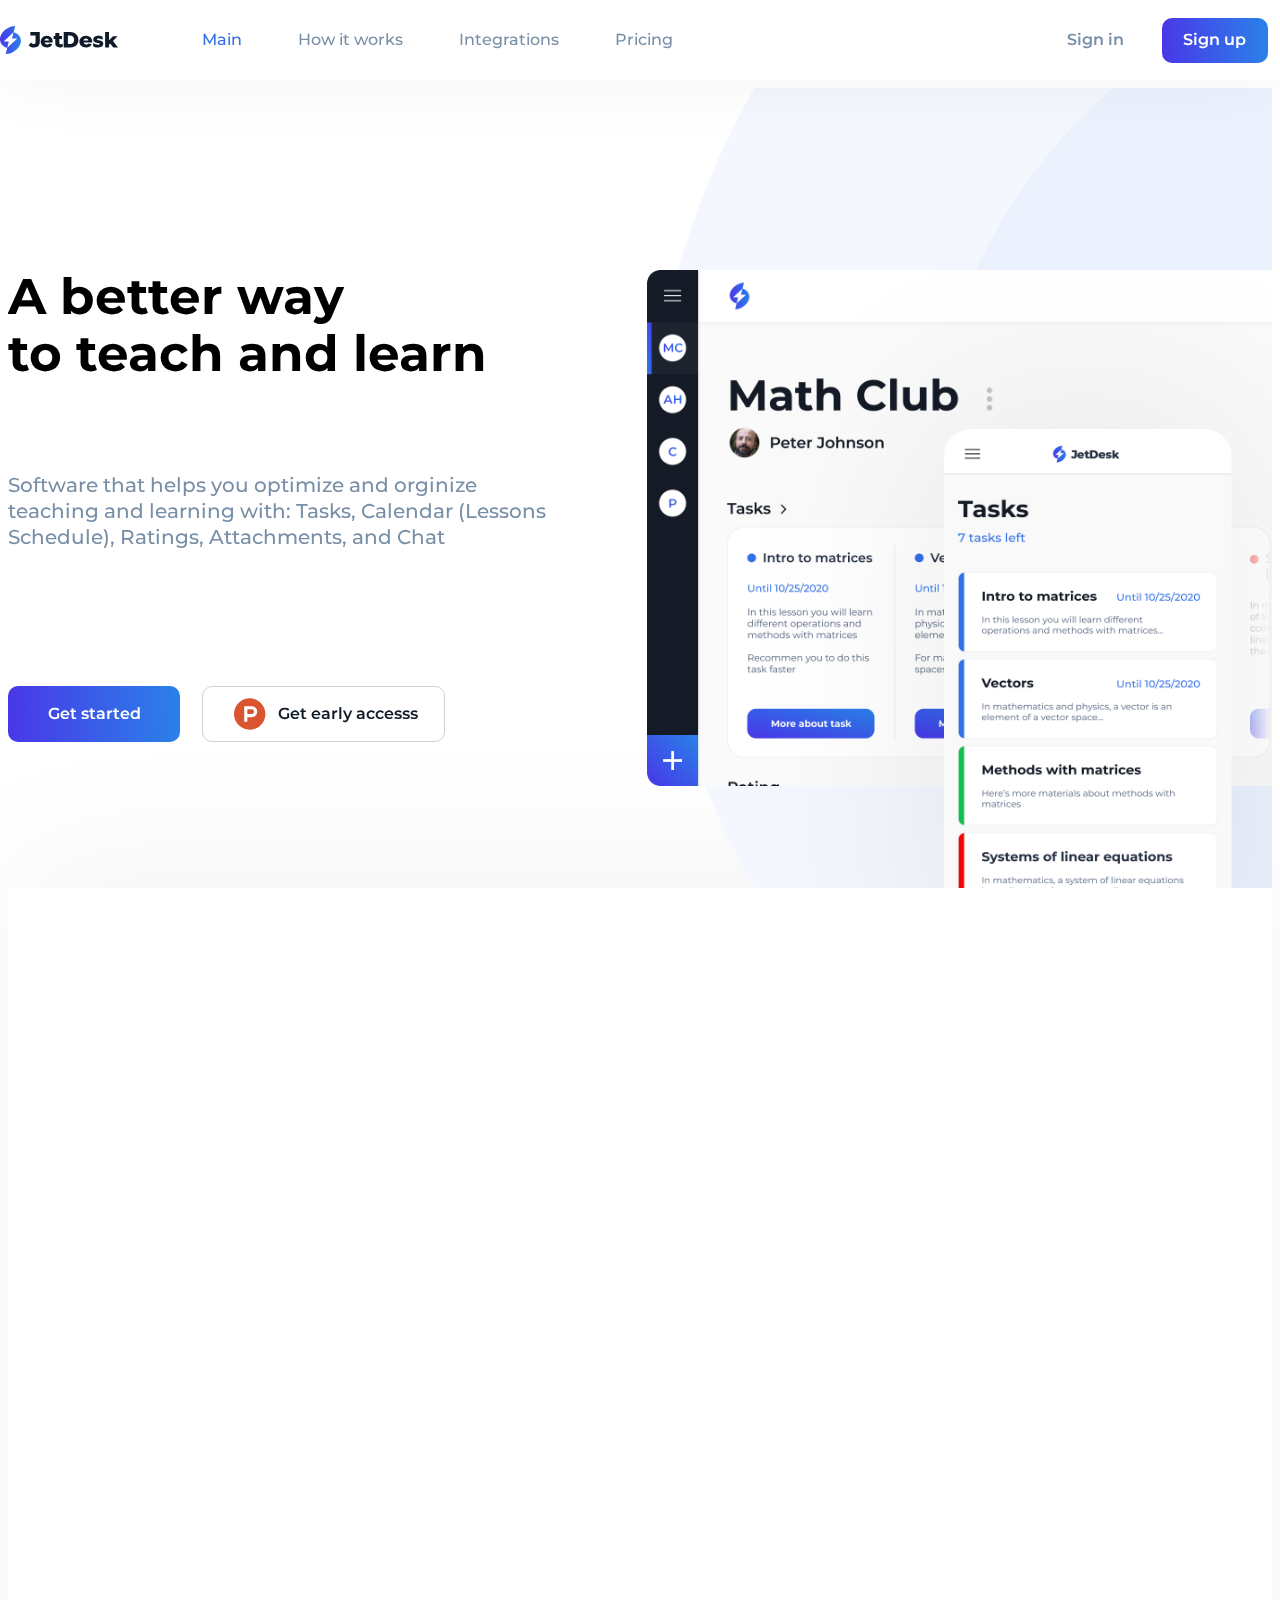
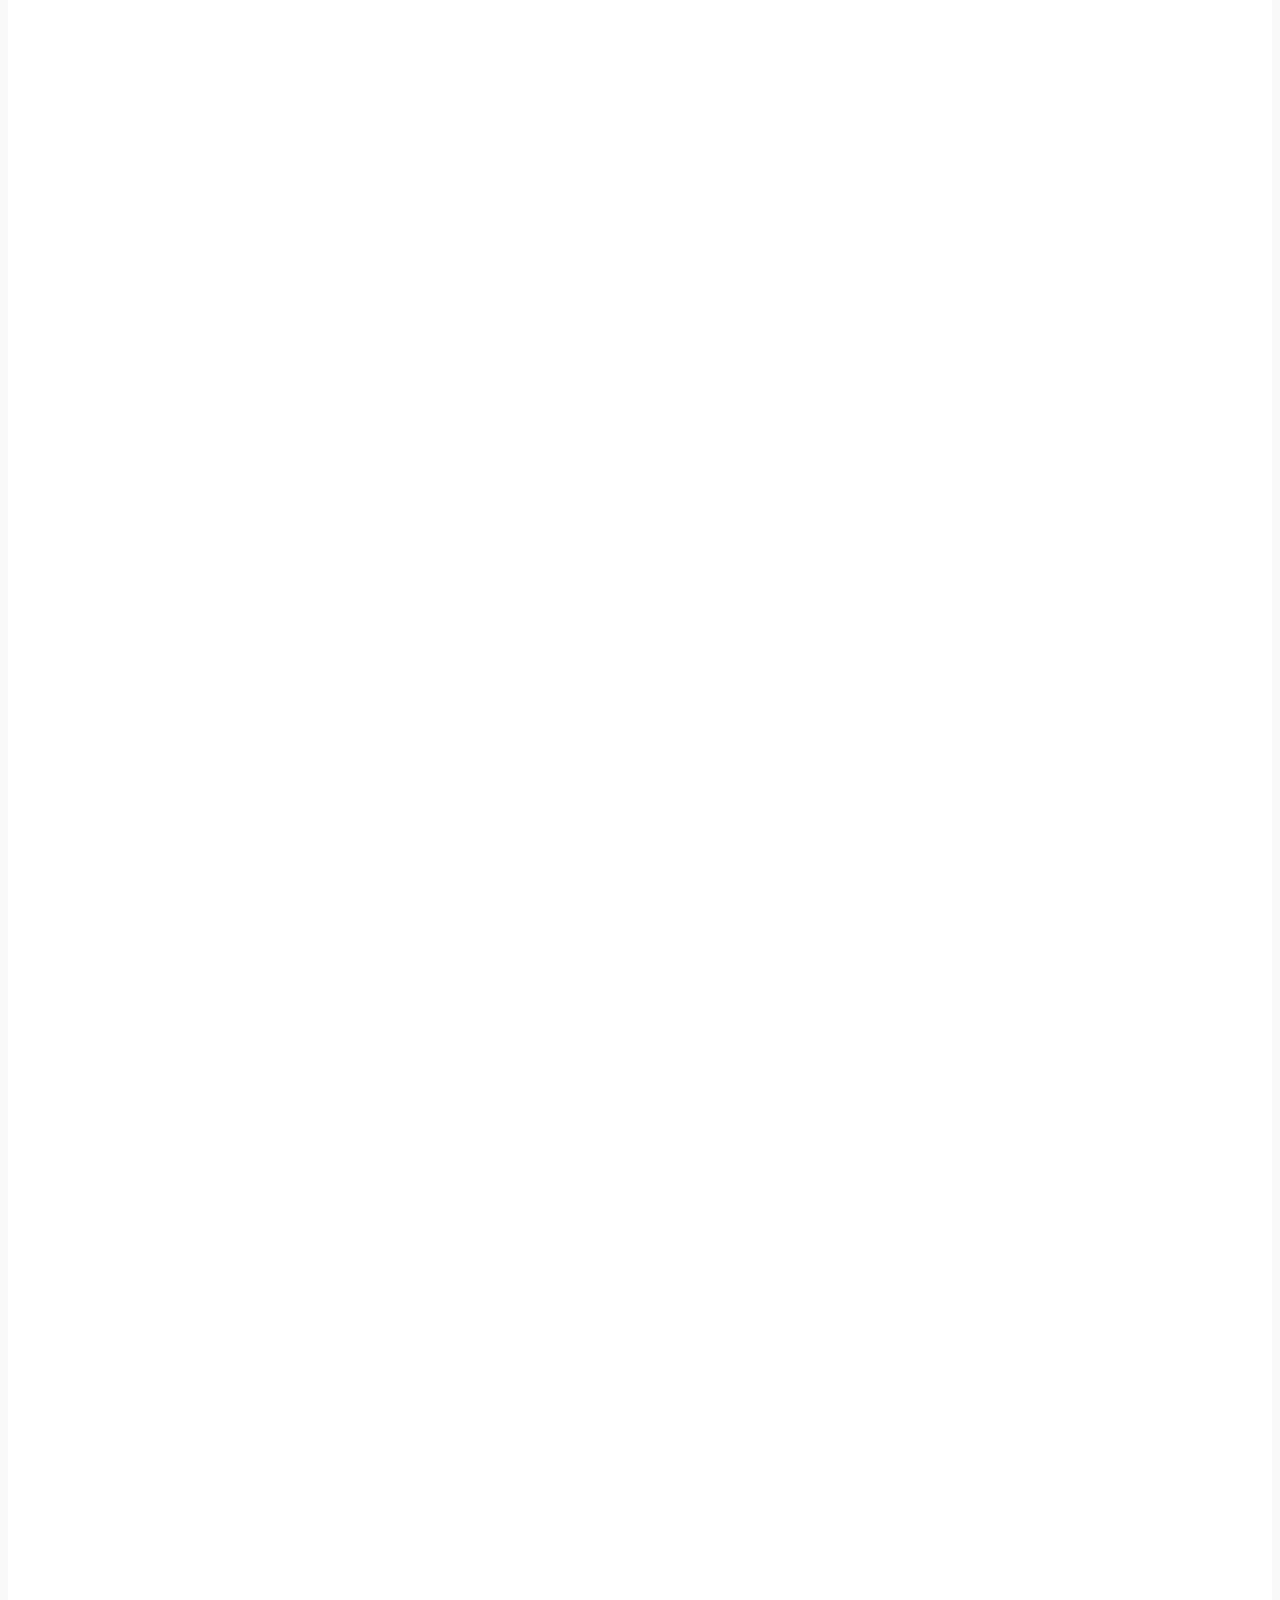
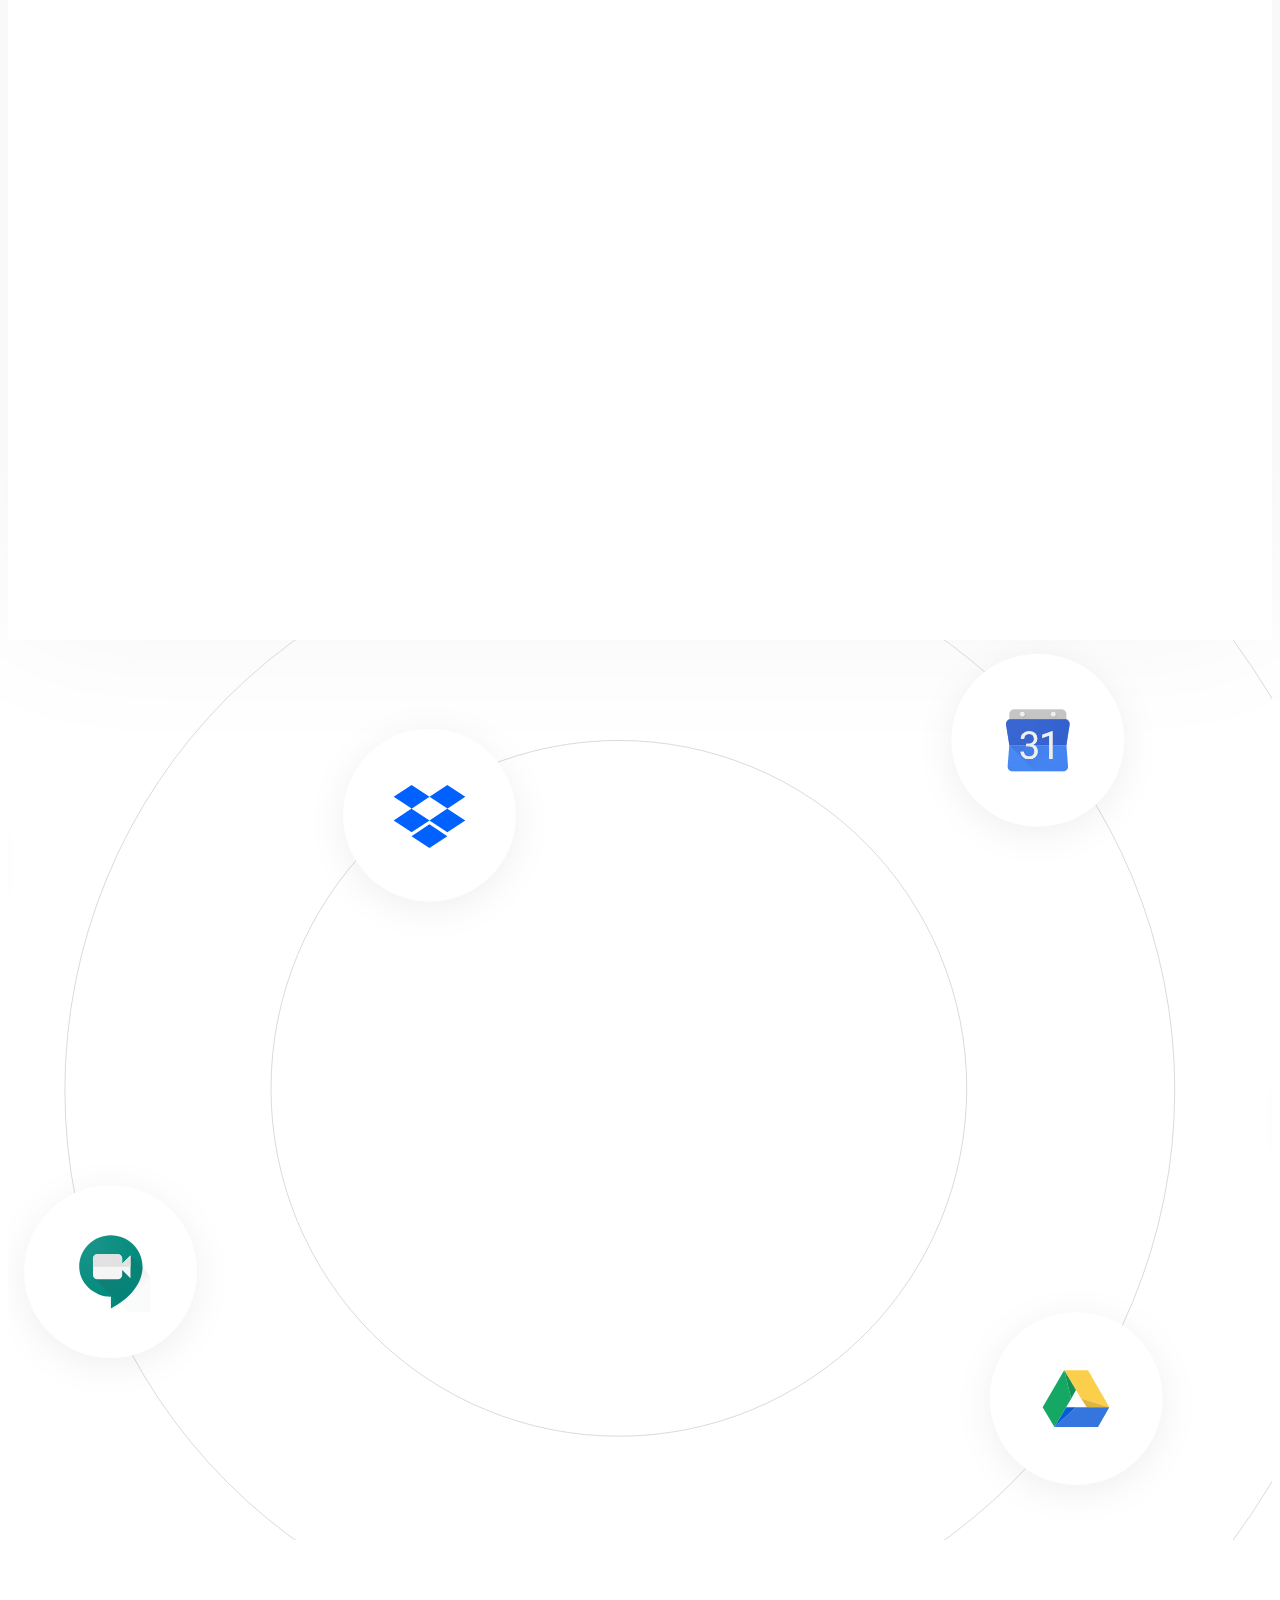
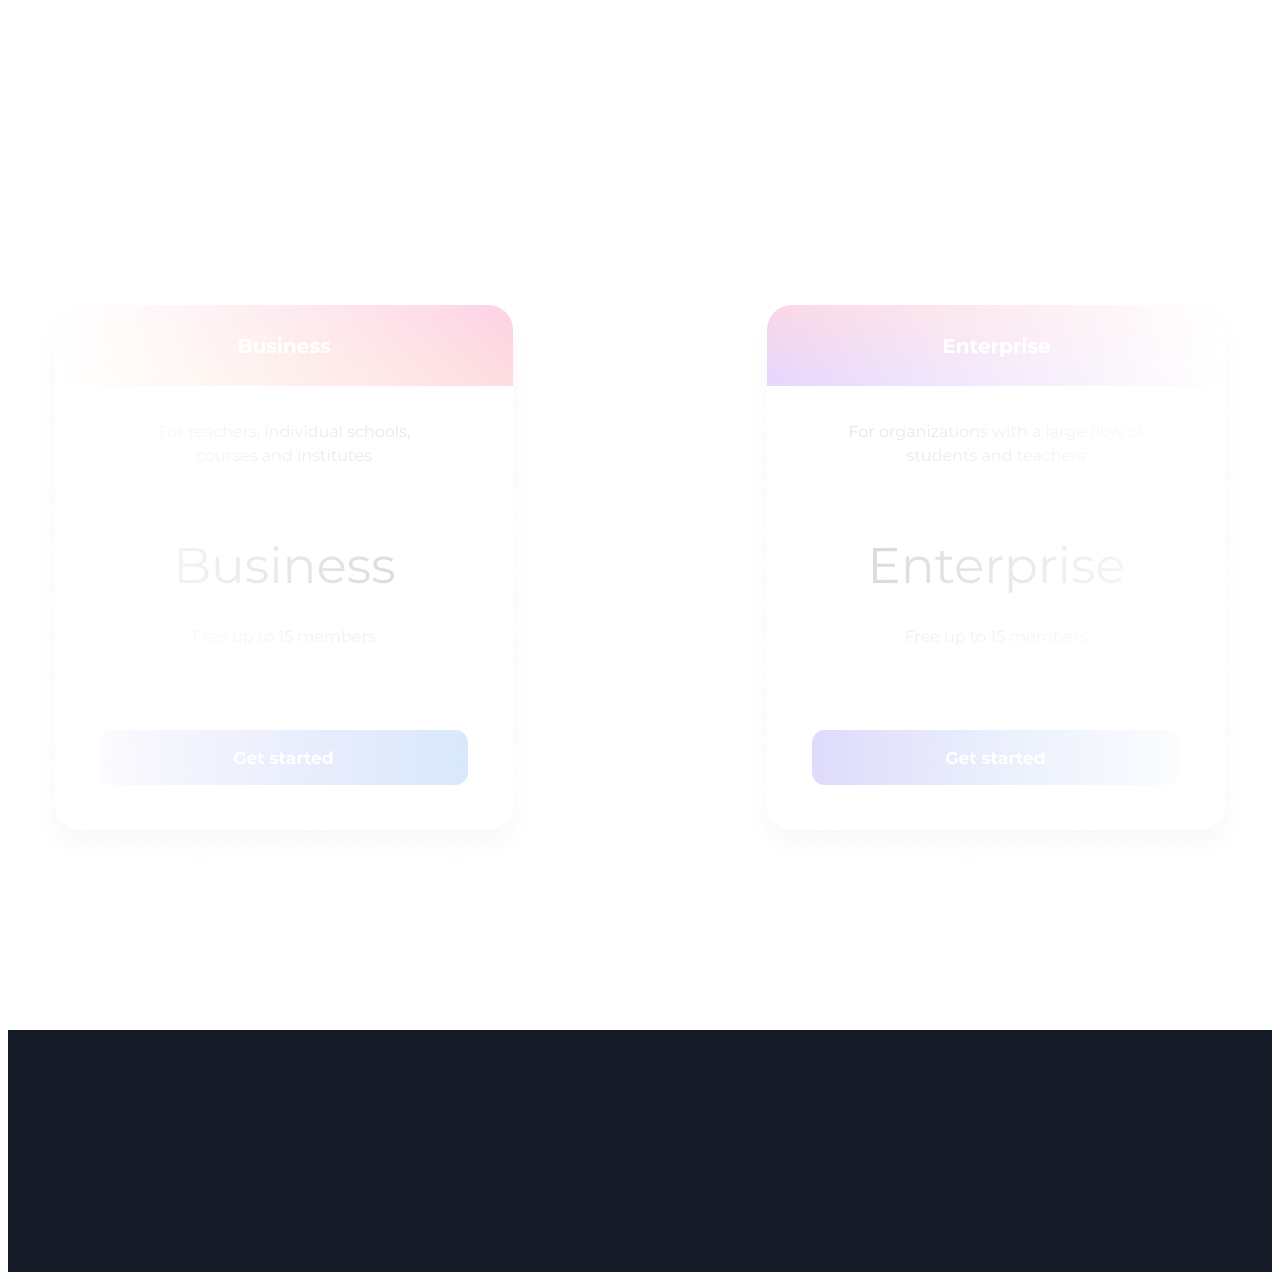
==== commit 85718a02: "v something 2" ====
--- a/index-2.html
+++ b/index-2.html
@@ -3,7 +3,7 @@
 	<head>
 		<meta charset="utf-8">
 		<meta http-equiv="X-UA-Compatible" content="IE=edge">
-		<meta name="viewport" content="width=device-width, initial-scale=1.0, maximum-scale=1.0, user-scalable=no" />
+		<meta name="viewport" content="width=device-width, user-scalable=no" />
 		<meta name="description" content="">
 		<meta name="author" content="">
 		<link rel="shortcut icon" href="../../assets/ico/favicon.ico">
@@ -97,9 +97,9 @@
 							<a href="#" class="def-bt big">
 								Get started
 							</a>
-							<span>
-								Free forever without <br>credit card
-							</span>
+							<a href="#" class="p-bt big">
+                                Get early accesss
+                            </a>
 						</div>
 					</div>
 
@@ -252,7 +252,6 @@
 
 							<div class="section-video" data-aos="fade-left" data-aos-delay="300">
 								<div class="sec-vid-in">
-									
 									<img src="./images/Chat.png" alt="">
 								</div>
 							</div>
--- a/style.css
+++ b/style.css
@@ -5,7 +5,7 @@
 }
 
 html {
-  font-size: 10px;
+  font-size: 8px;
 }
 @media (max-width: 1530px) {
   html {
@@ -35,7 +35,7 @@
 
 @media (min-width: 1530px) {
   .container {
-    max-width: 1500px;
+    max-width: 150rem;
   }
 }
 @media (max-width: 767px) {
@@ -567,6 +567,12 @@
     width: 121.1rem;
   }
 }
+@media (max-height: 730px) and (min-width: 1200px) {
+  .hero-video-big img {
+    max-height: 70vh;
+    width: auto !important;
+  }
+}
 .hero-video-big video, .hero-video-big img {
   width: 121.1rem;
   height: 64.6rem;
@@ -597,6 +603,12 @@
     bottom: auto;
     top: 74px;
     right: -10px;
+  }
+}
+@media (max-height: 730px) and (min-width: 1200px) {
+  .hero-video-mob img {
+    max-height: 70vh;
+    width: auto !important;
   }
 }
 .hero-video-mob video, .hero-video-mob img {
@@ -1071,6 +1083,11 @@
   background: url(./images/integrations-bg.svg) center center no-repeat;
   background-size: 1722px auto;
 }
+@media (max-height: 730px) and (min-width: 1200px) {
+  #integrations {
+    background-size: cover;
+  }
+}
 @media (max-width: 991px) {
   #integrations {
     background-size: 180%;
@@ -1164,11 +1181,6 @@
   background: url(./images/free-bg.jpg) center bottom no-repeat;
   margin-bottom: 20rem;
 }
-@media (max-width: 1530px) {
-  #price {
-    background-size: 1350px auto;
-  }
-}
 @media (max-width: 767px) {
   #price {
     padding-bottom: 140px;
@@ -1240,9 +1252,11 @@
   width: 55.8rem;
   text-align: center;
   background-color: #fff;
+  margin-bottom: 66px;
 }
 @media (max-width: 767px) {
   .price-free {
+    margin-bottom: -15px;
     width: 294px;
     border-radius: 20px;
   }
@@ -1414,7 +1428,7 @@
     height: 34px;
   }
   .foot-soc ul li a svg {
-    width: 56%;
+    height: 18px;
   }
 }
 .foot-soc ul li a:hover {
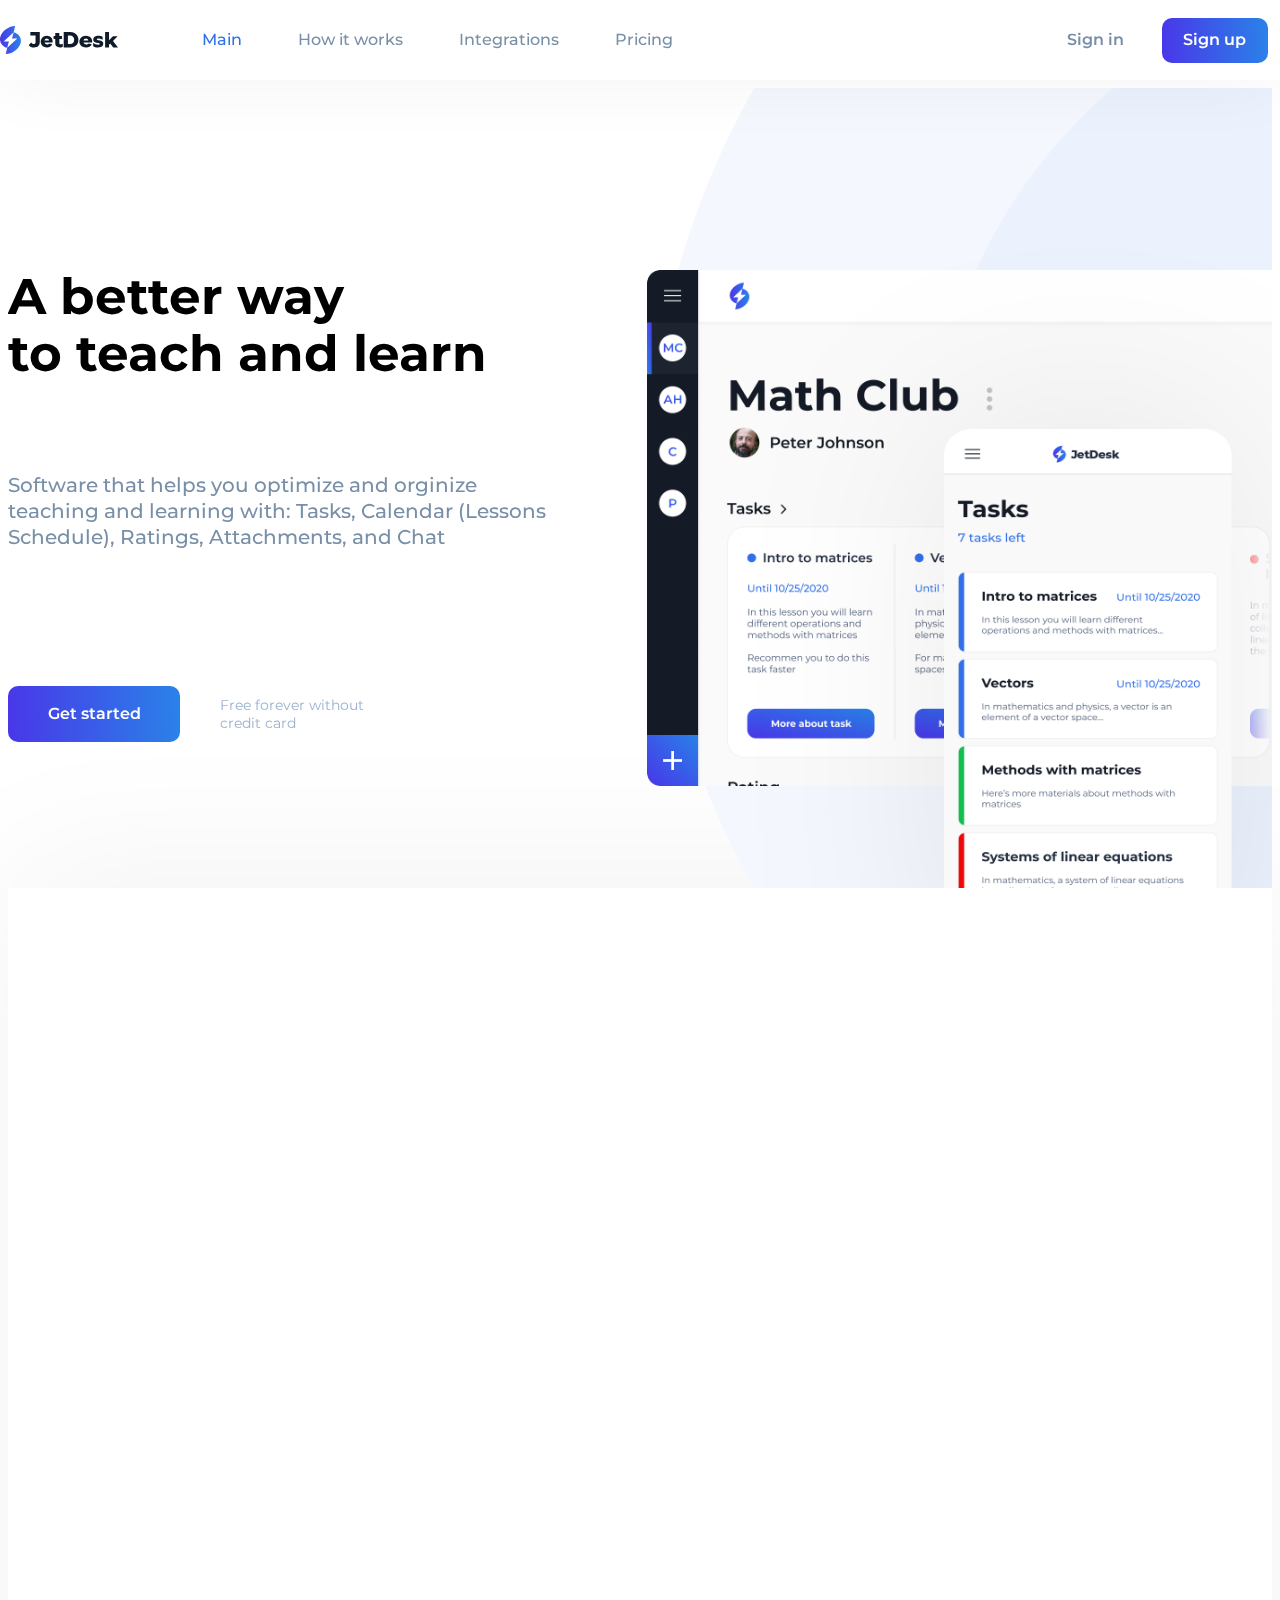
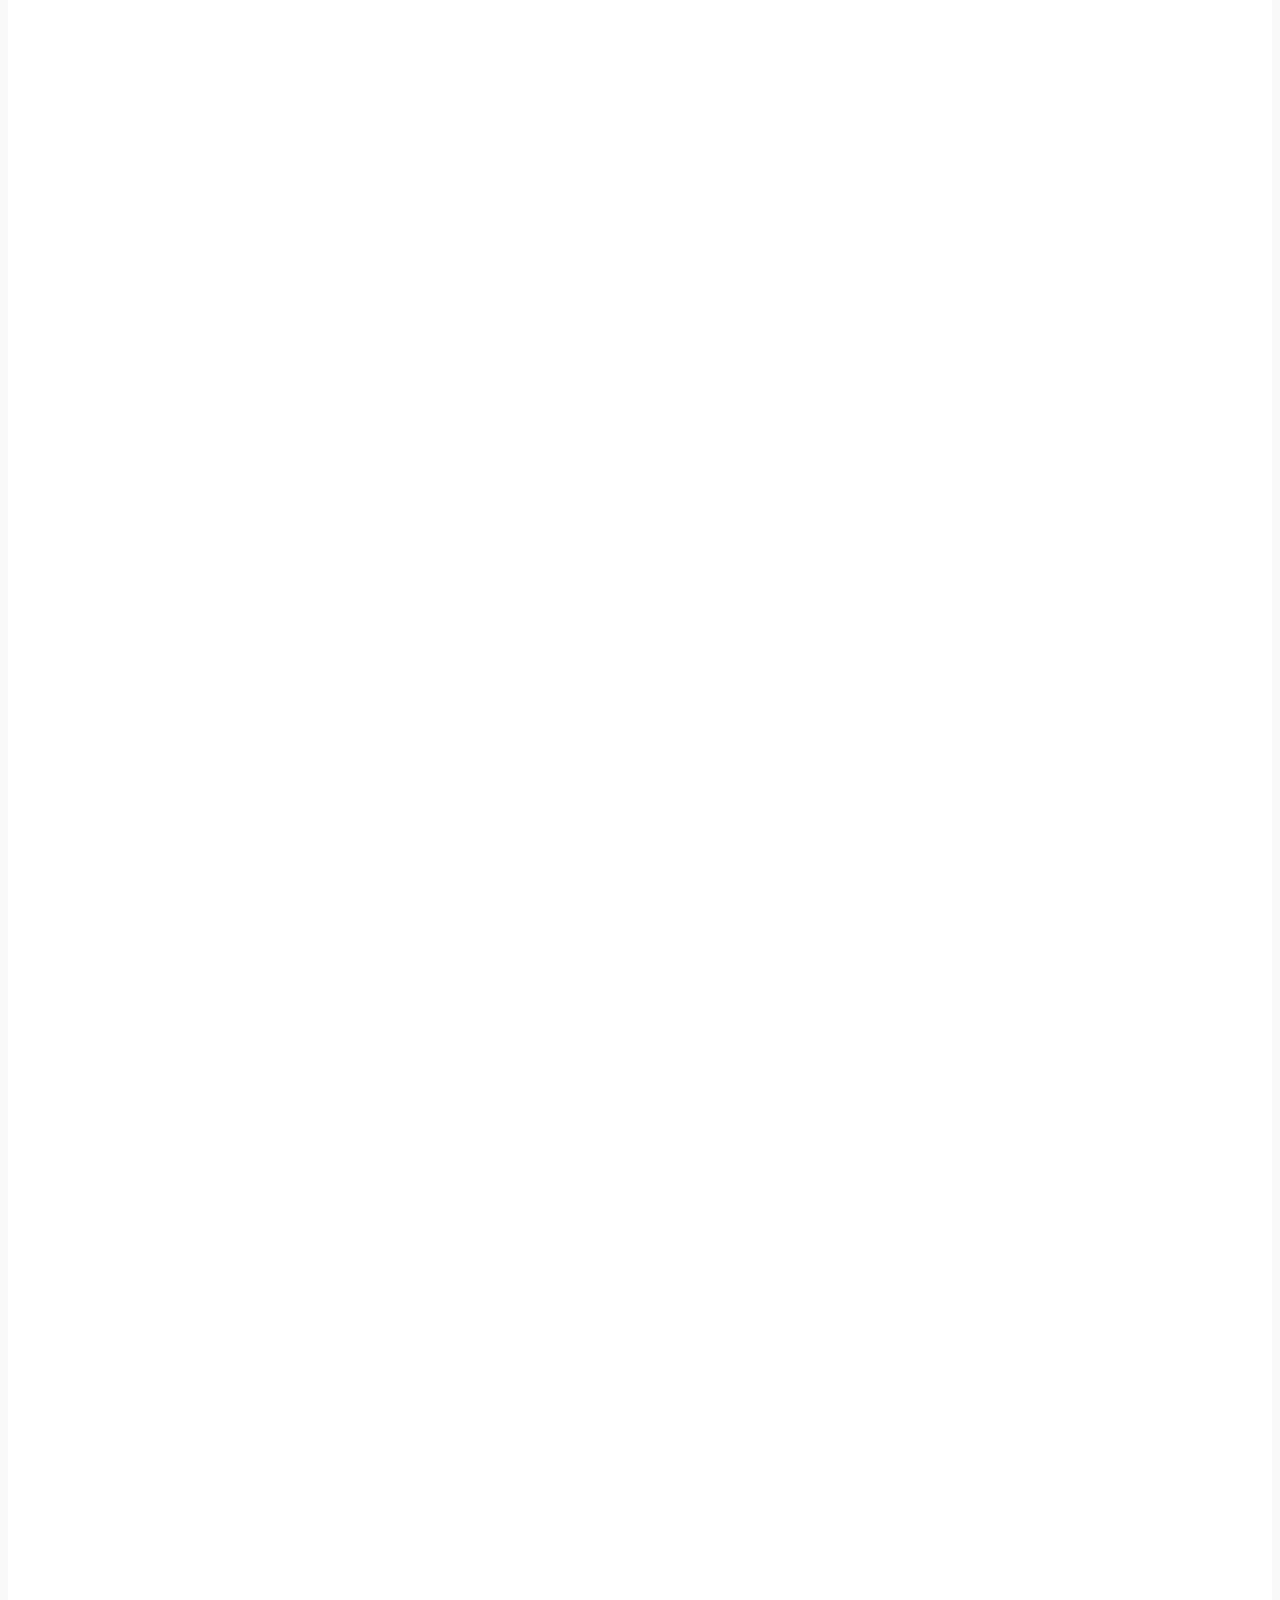
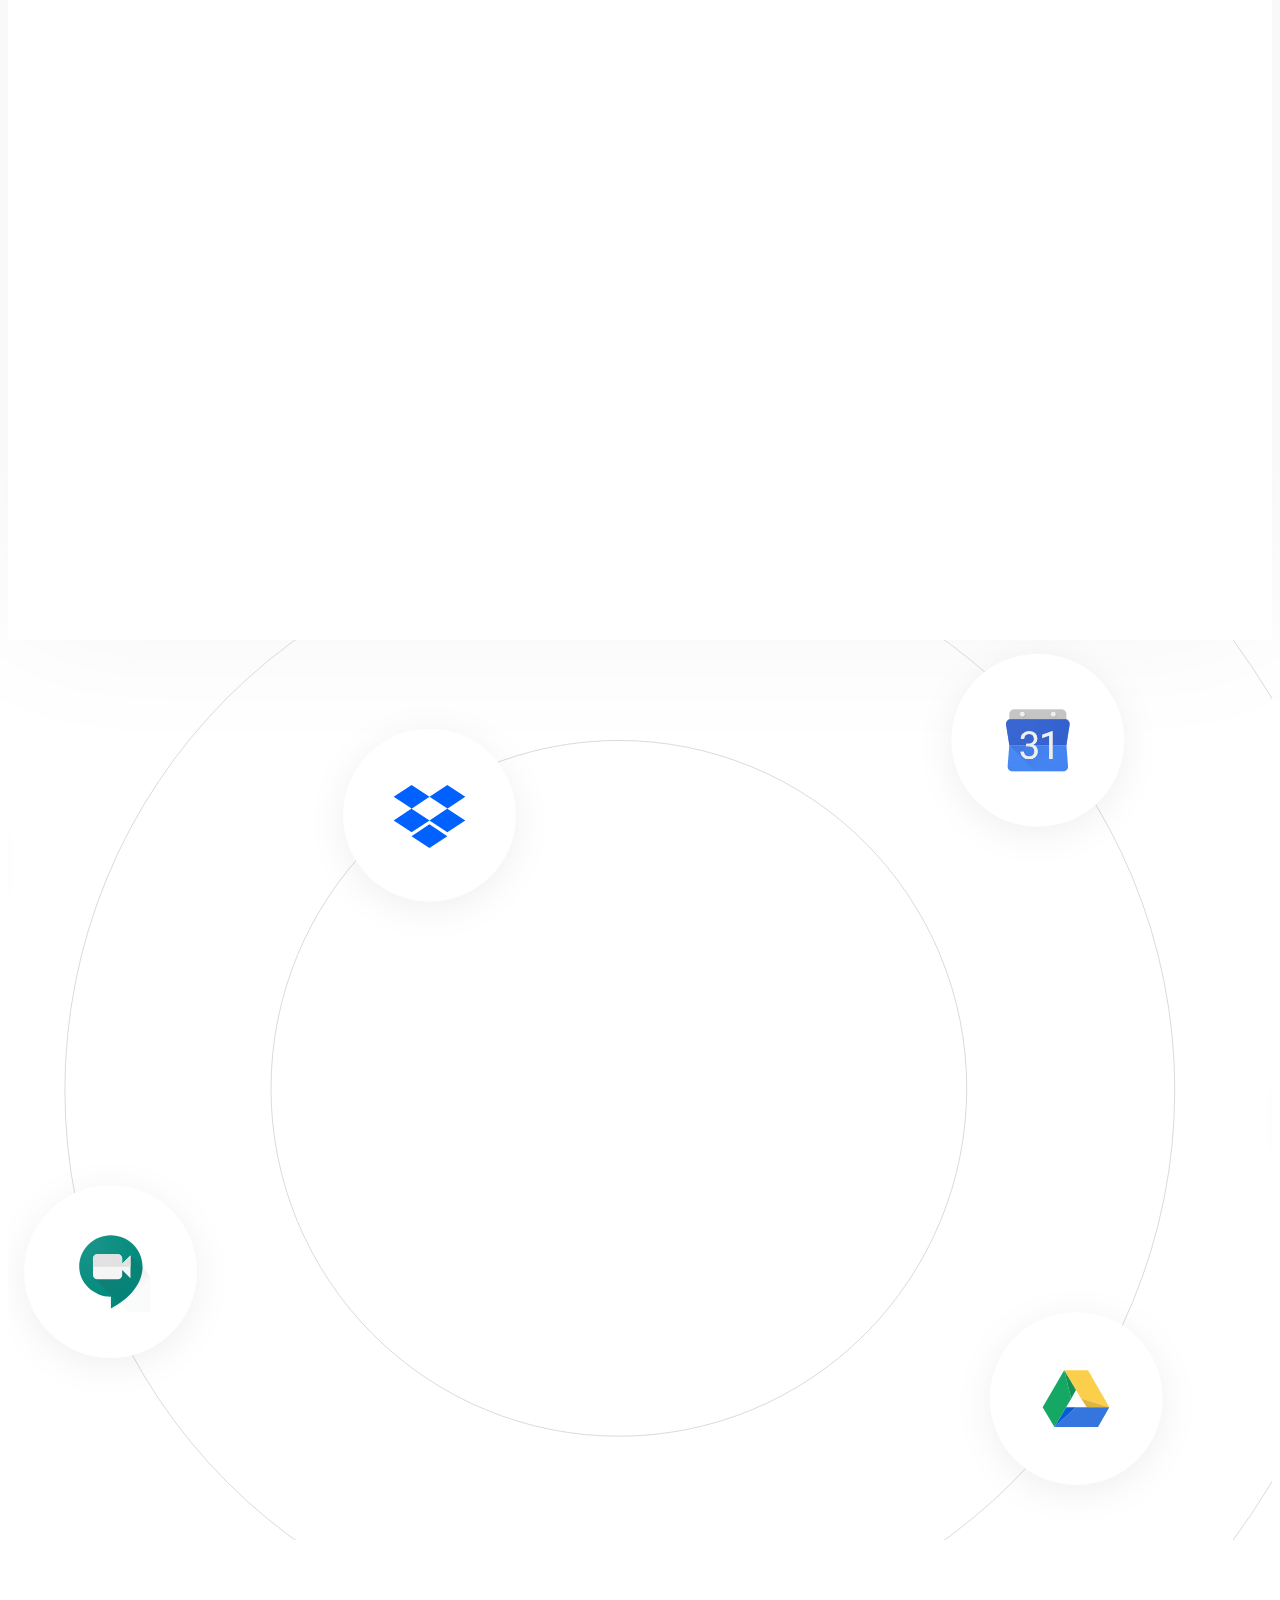
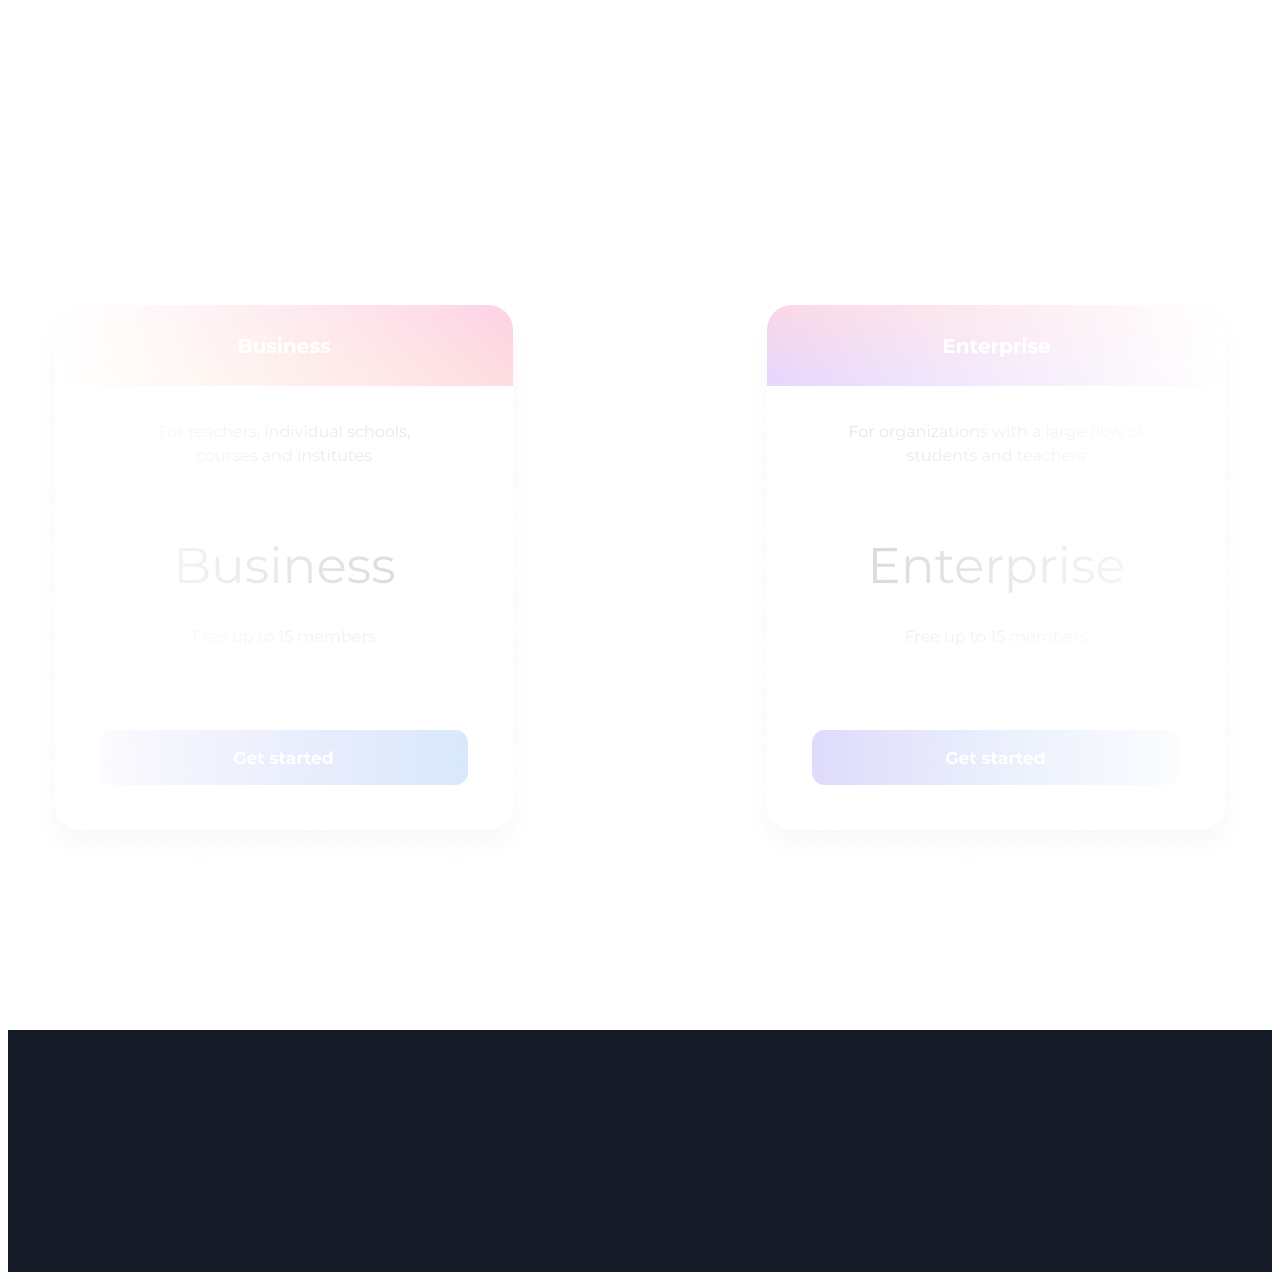
==== commit 2c0969b1: "v something 3" ====
--- a/index-2.html
+++ b/index-2.html
@@ -97,9 +97,9 @@
 							<a href="#" class="def-bt big">
 								Get started
 							</a>
-							<a href="#" class="p-bt big">
-                                Get early accesss
-                            </a>
+							<span>
+								Free forever without <br>credit card
+							</span>
 						</div>
 					</div>
 
@@ -252,6 +252,7 @@
 
 							<div class="section-video" data-aos="fade-left" data-aos-delay="300">
 								<div class="sec-vid-in">
+									
 									<img src="./images/Chat.png" alt="">
 								</div>
 							</div>
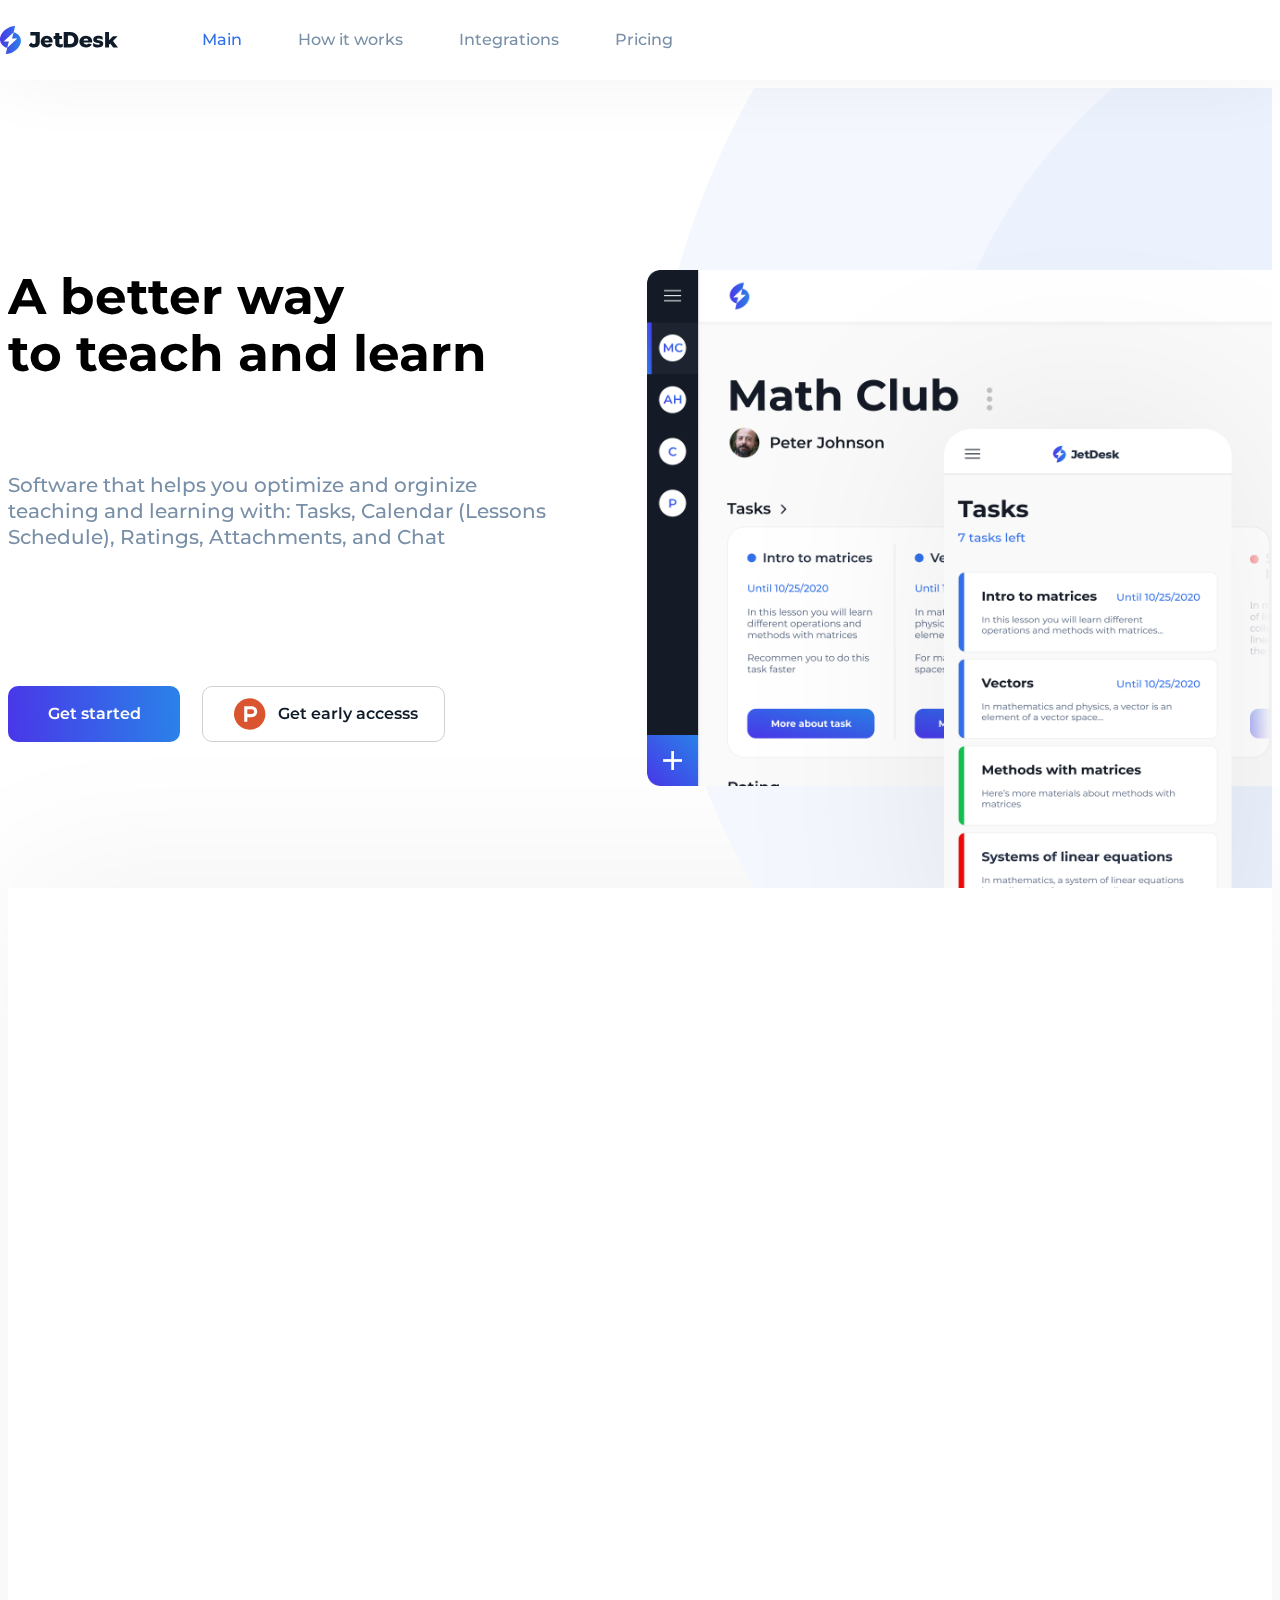
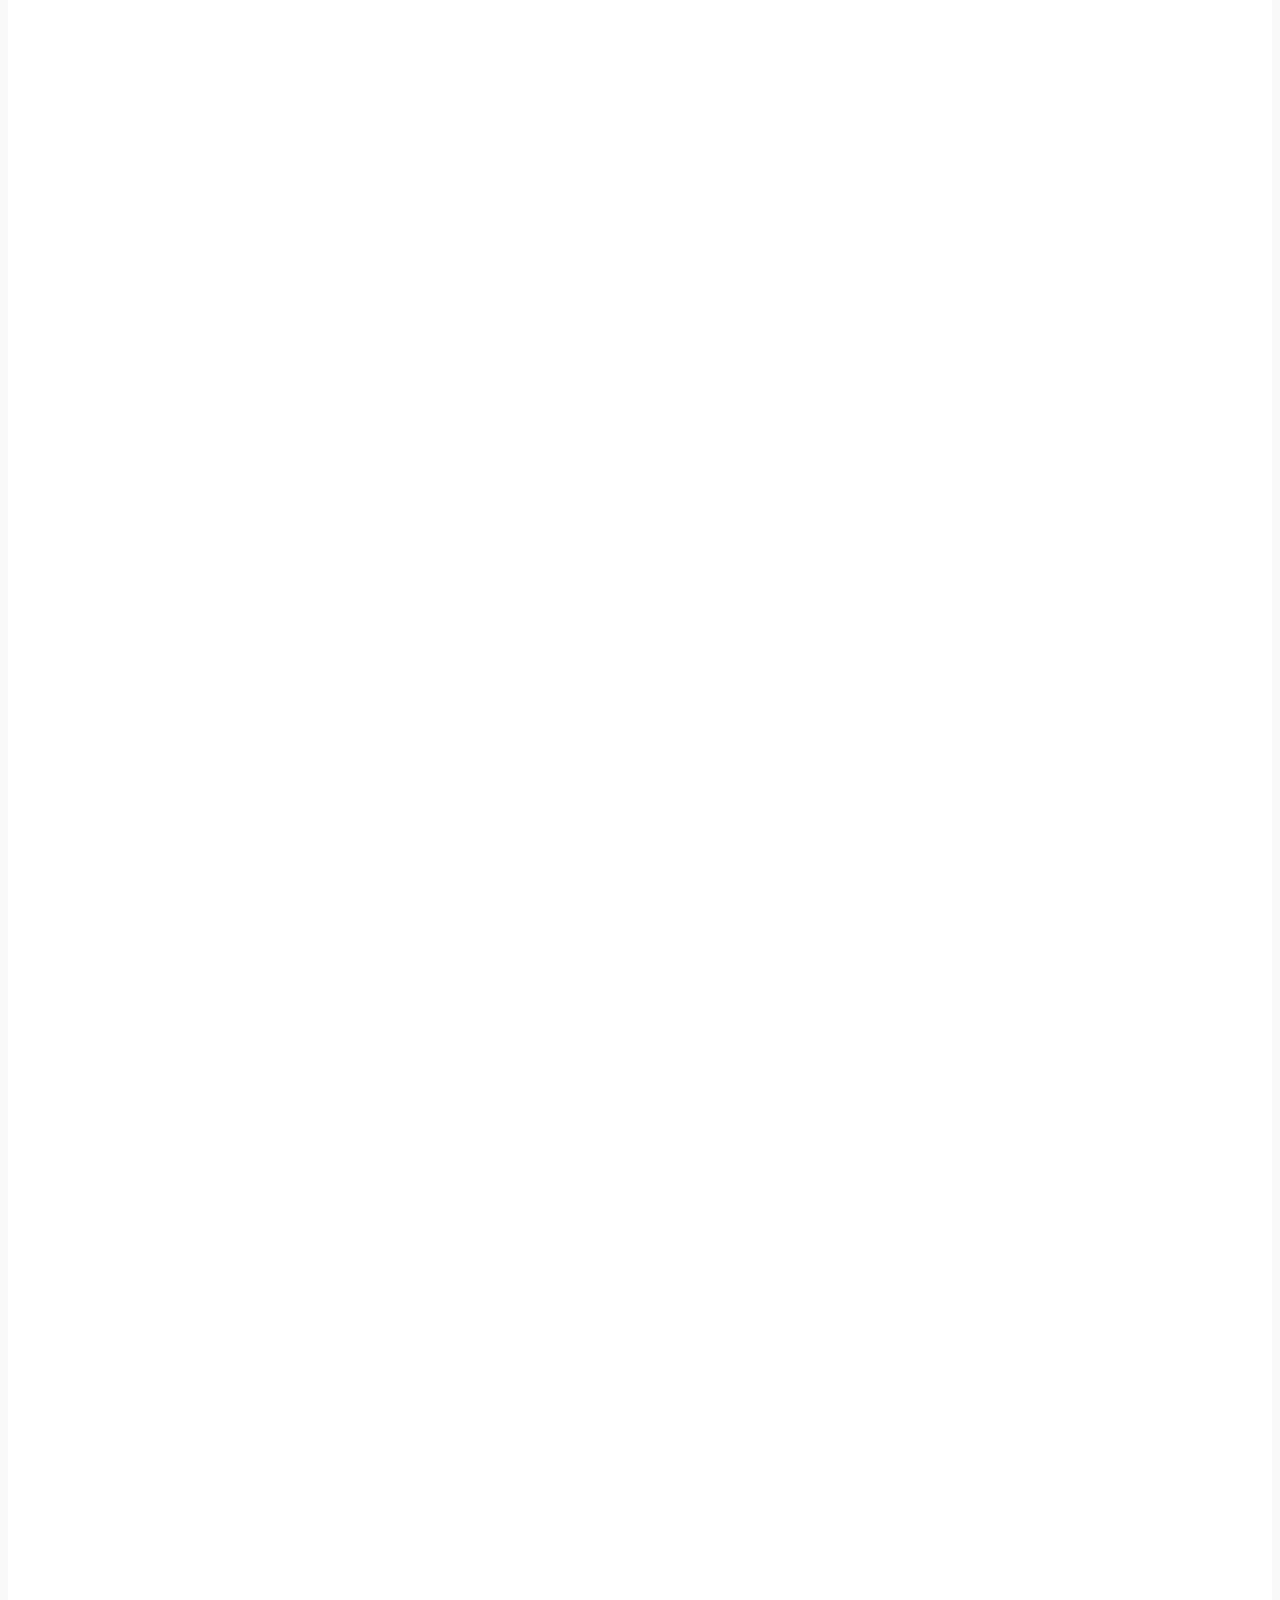
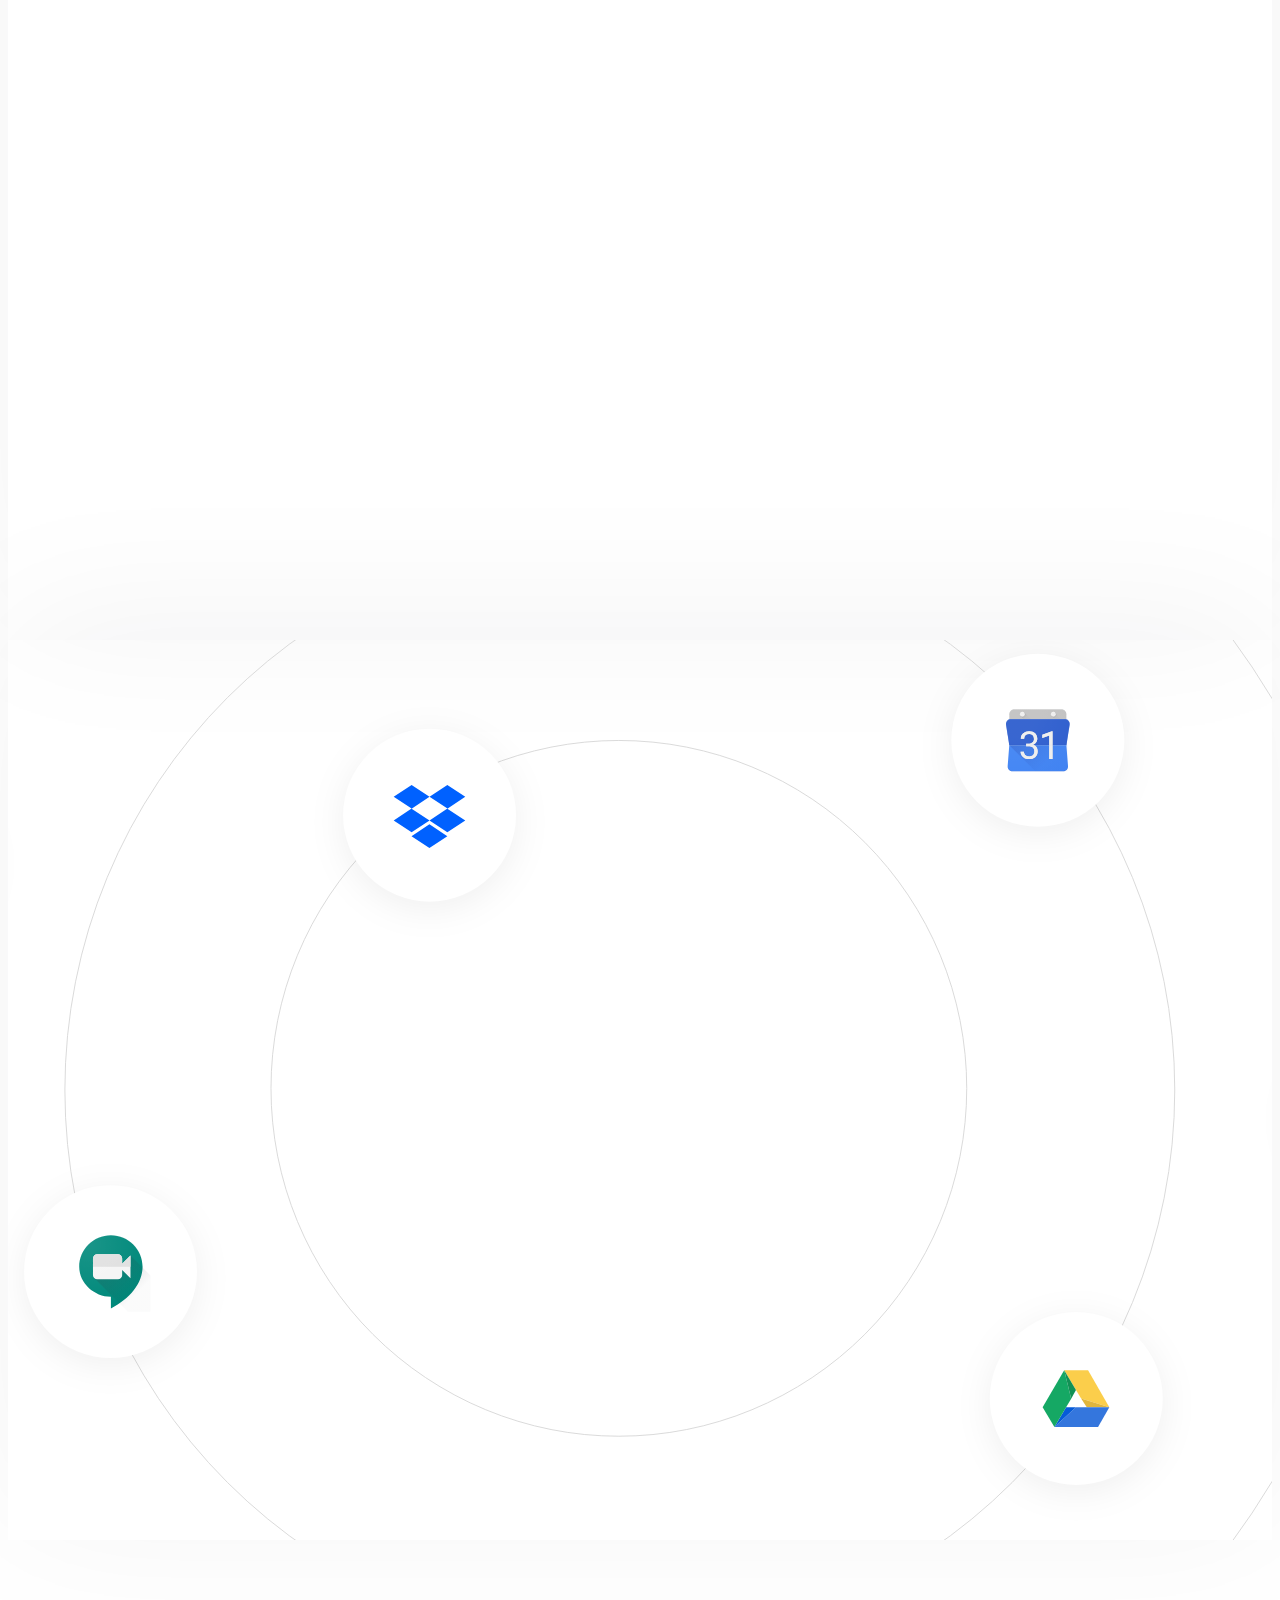
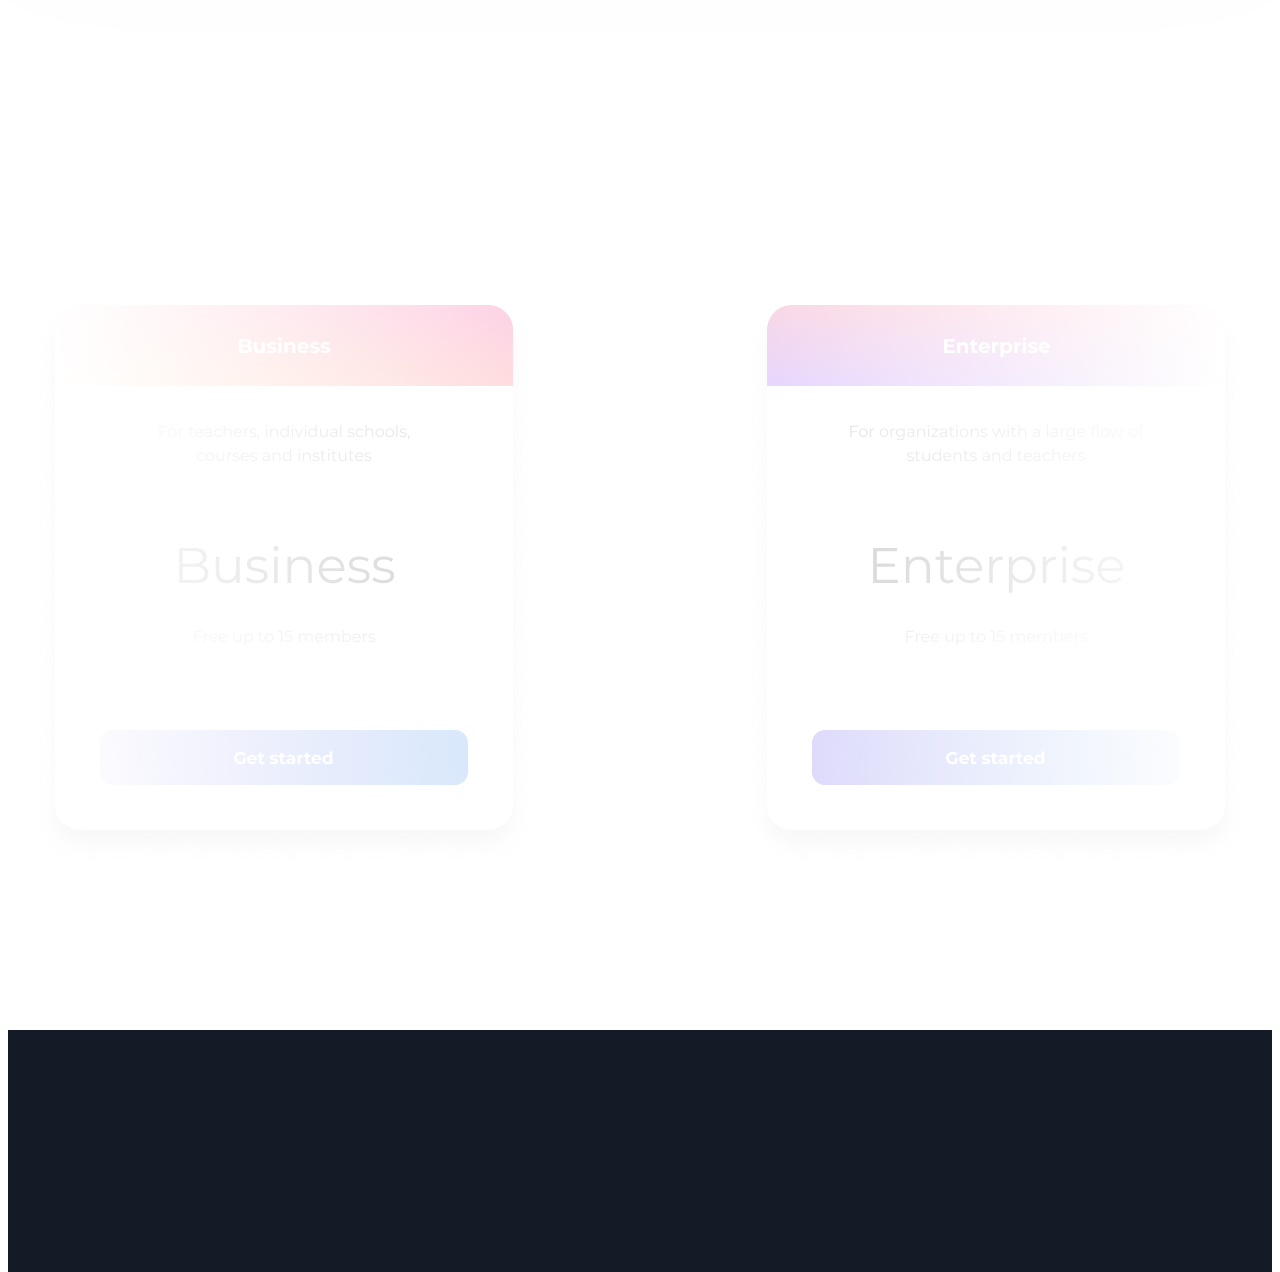
==== commit 9fff2c12: "hello world" ====
--- a/index-2.html
+++ b/index-2.html
@@ -1,31 +1,43 @@
 <!DOCTYPE html>
 <html lang="ru">
-	<head>
-		<meta charset="utf-8">
-		<meta http-equiv="X-UA-Compatible" content="IE=edge">
-		<meta name="viewport" content="width=device-width, user-scalable=no" />
-		<meta name="description" content="">
-		<meta name="author" content="">
-		<link rel="shortcut icon" href="../../assets/ico/favicon.ico">
-
-		<title>Сайт</title>
-
-		<link rel="preconnect" href="https://fonts.gstatic.com">
-		<link href="https://fonts.googleapis.com/css2?family=Montserrat:ital,wght@0,100;0,300;0,400;0,500;0,600;0,700;0,800;0,900;1,400&display=swap" rel="stylesheet">
-
-		<link rel="stylesheet" href="https://stackpath.bootstrapcdn.com/bootstrap/4.1.3/css/bootstrap.min.css" integrity="sha384-MCw98/SFnGE8fJT3GXwEOngsV7Zt27NXFoaoApmYm81iuXoPkFOJwJ8ERdknLPMO" crossorigin="anonymous">
-
-		<link href="https://unpkg.com/aos@2.3.1/dist/aos.css" rel="stylesheet">
-
-		<link href="style.css" rel="stylesheet" type="text/css" />
-
-
-	</head>
+
+<head>
+	<meta charset="utf-8">
+	<meta http-equiv="X-UA-Compatible" content="IE=edge">
+	<meta name="viewport" content="width=device-width, user-scalable=no" />
+	<meta name="description" content="">
+	<meta name="author" content="">
+	<link rel="shortcut icon" href="images/favicon.ico">
+
+	<title>JetDesk</title>
+
+	<link rel="preconnect" href="https://fonts.gstatic.com">
+	<link
+		href="https://fonts.googleapis.com/css2?family=Montserrat:ital,wght@0,100;0,300;0,400;0,500;0,600;0,700;0,800;0,900;1,400&display=swap"
+		rel="stylesheet">
+
+	<link rel="stylesheet" href="https://stackpath.bootstrapcdn.com/bootstrap/4.1.3/css/bootstrap.min.css"
+		integrity="sha384-MCw98/SFnGE8fJT3GXwEOngsV7Zt27NXFoaoApmYm81iuXoPkFOJwJ8ERdknLPMO" crossorigin="anonymous">
+
+	<link href="https://unpkg.com/aos@2.3.1/dist/aos.css" rel="stylesheet">
+
+	<link href="style.css" rel="stylesheet" type="text/css" />
+
+	<!-- Global site tag (gtag.js) - Google Analytics -->
+	<script async src="https://www.googletagmanager.com/gtag/js?id=G-T7B3K51WQC"></script>
+	<script>
+		window.dataLayer = window.dataLayer || [];
+		function gtag() { dataLayer.push(arguments); }
+		gtag('js', new Date());
+
+		gtag('config', 'G-T7B3K51WQC');
+	</script>
+</head>
 
 <body>
 	<div class="wrapper">
 		<!-- header -->
-		<header >
+		<header>
 			<div class="container">
 				<div class="header-in">
 					<div class="logo">
@@ -61,12 +73,12 @@
 						</nav>
 
 						<div class="header-bt">
-							<a href="#" class="log-bt">
+							<!-- <a href="#" class="log-bt">
 								Sign in
 							</a>
 							<a href="#" class="def-bt">
 								Sign up
-							</a>
+							</a> -->
 						</div>
 					</div>
 
@@ -91,15 +103,16 @@
 							</h1>
 						</div>
 						<div class="hero-decr" data-aos="fade-right">
-							Software that helps you optimize and orginize teaching and learning with: Tasks, Calendar (Lessons Schedule), Ratings, Attachments, and Chat 
+							Software that helps you optimize and orginize teaching and learning with: Tasks, Calendar
+							(Lessons Schedule), Ratings, Attachments, and Chat
 						</div>
 						<div class="hero-bt" data-aos="fade-right">
-							<a href="#" class="def-bt big">
+							<a href="https://www.producthunt.com/upcoming/jetdesk-2" class="def-bt big">
 								Get started
 							</a>
-							<span>
-								Free forever without <br>credit card
-							</span>
+							<a href="https://www.producthunt.com/upcoming/jetdesk-2" class="p-bt big">
+								Get early accesss
+							</a>
 						</div>
 					</div>
 
@@ -168,7 +181,8 @@
 									Manage your schedule <br>and control the time
 								</div>
 								<div class="section-text">
-									Get information about upcoming lessons and meetups or plan them yourself. Join online conferences in just a click.
+									Get information about upcoming lessons and meetups or plan them yourself. Join
+									online conferences in just a click.
 								</div>
 							</div>
 
@@ -194,7 +208,8 @@
 									Check or compete <br>for the first place
 								</div>
 								<div class="section-text">
-									Increase the competitive spirit in the group and find out which of your students are doing best.
+									Increase the competitive spirit in the group and find out which of your students are
+									doing best.
 								</div>
 							</div>
 
@@ -220,7 +235,8 @@
 									Upload, download, and view files - quickly
 								</div>
 								<div class="section-text">
-									Attach files, sheets, and documents from your favorite services. (Google Drive, Google Docs, Dropbox, OneDrive and others).
+									Attach files, sheets, and documents from your favorite services. (Google Drive,
+									Google Docs, Dropbox, OneDrive and others).
 								</div>
 							</div>
 
@@ -246,13 +262,13 @@
 									Chat, ask questions, <br>and just be friends
 								</div>
 								<div class="section-text">
-									Communicate, ask and communicate again. What could be better than communication today?
+									Communicate, ask and communicate again. What could be better than communication
+									today?
 								</div>
 							</div>
 
 							<div class="section-video" data-aos="fade-left" data-aos-delay="300">
 								<div class="sec-vid-in">
-									
 									<img src="./images/Chat.png" alt="">
 								</div>
 							</div>
@@ -348,32 +364,46 @@
 					<div class="foot-soc" data-aos="fade-left" data-aos-delay="0">
 						<ul>
 							<li>
-								<a href="#">
-									<svg width="15" height="28" viewBox="0 0 15 28" fill="none" xmlns="http://www.w3.org/2000/svg">
-										<path d="M9.74454 28V15.2487H14.187L14.8474 10.2561H9.74454V7.07604C9.74454 5.63537 10.1591 4.64899 12.2943 4.64899H15V0.19785C13.6835 0.0612367 12.3603 -0.00472655 11.0363 0.000263189C7.10958 0.000263189 4.41356 2.32152 4.41356 6.58285V10.2468H0V15.2393H4.4232V28H9.74454Z" fill="white"/>
-									</svg>																			
+								<a href="https://www.facebook.com/jetdeskapp">
+									<svg width="15" height="28" viewBox="0 0 15 28" fill="none"
+										xmlns="http://www.w3.org/2000/svg">
+										<path
+											d="M9.74454 28V15.2487H14.187L14.8474 10.2561H9.74454V7.07604C9.74454 5.63537 10.1591 4.64899 12.2943 4.64899H15V0.19785C13.6835 0.0612367 12.3603 -0.00472655 11.0363 0.000263189C7.10958 0.000263189 4.41356 2.32152 4.41356 6.58285V10.2468H0V15.2393H4.4232V28H9.74454Z"
+											fill="white" />
+									</svg>
 								</a>
 							</li>
 							<li>
-								<a href="#">
-									<svg width="26" height="26" viewBox="0 0 26 26" fill="none" xmlns="http://www.w3.org/2000/svg">
-										<path d="M26 13C26 15.5712 25.2376 18.0846 23.8091 20.2224C22.3806 22.3602 20.3503 24.0265 17.9749 25.0104C15.5994 25.9944 12.9856 26.2518 10.4638 25.7502C7.94208 25.2486 5.6257 24.0105 3.80762 22.1924C1.98953 20.3743 0.751405 18.0579 0.249797 15.5362C-0.251811 13.0144 0.00563269 10.4006 0.989572 8.02511C1.97351 5.64967 3.63975 3.61935 5.77759 2.19089C7.91543 0.762437 10.4288 0 13 0C16.4478 0 19.7544 1.36964 22.1924 3.80761C24.6304 6.24558 26 9.55218 26 13Z" fill="white"/>
-										<path d="M14.7334 6.5H8.45612V19.5H11.0493V15.6003H14.7334C15.9263 15.5793 17.0633 15.0907 17.8995 14.2396C18.7357 13.3886 19.2042 12.2432 19.2042 11.0501C19.2042 9.85705 18.7357 8.71168 17.8995 7.86065C17.0633 7.00961 15.9263 6.521 14.7334 6.5ZM14.7334 13H11.0493V9.10028H14.7334C15.2415 9.11394 15.7242 9.32537 16.0787 9.68954C16.4332 10.0537 16.6316 10.5419 16.6316 11.0501C16.6316 11.5584 16.4332 12.0466 16.0787 12.4107C15.7242 12.7749 15.2415 12.9863 14.7334 13Z" fill="#1C3046"/>
-									</svg>										
+								<a href="https://www.producthunt.com/upcoming/jetdesk-2">
+									<svg width="26" height="26" viewBox="0 0 26 26" fill="none"
+										xmlns="http://www.w3.org/2000/svg">
+										<path
+											d="M26 13C26 15.5712 25.2376 18.0846 23.8091 20.2224C22.3806 22.3602 20.3503 24.0265 17.9749 25.0104C15.5994 25.9944 12.9856 26.2518 10.4638 25.7502C7.94208 25.2486 5.6257 24.0105 3.80762 22.1924C1.98953 20.3743 0.751405 18.0579 0.249797 15.5362C-0.251811 13.0144 0.00563269 10.4006 0.989572 8.02511C1.97351 5.64967 3.63975 3.61935 5.77759 2.19089C7.91543 0.762437 10.4288 0 13 0C16.4478 0 19.7544 1.36964 22.1924 3.80761C24.6304 6.24558 26 9.55218 26 13Z"
+											fill="white" />
+										<path
+											d="M14.7334 6.5H8.45612V19.5H11.0493V15.6003H14.7334C15.9263 15.5793 17.0633 15.0907 17.8995 14.2396C18.7357 13.3886 19.2042 12.2432 19.2042 11.0501C19.2042 9.85705 18.7357 8.71168 17.8995 7.86065C17.0633 7.00961 15.9263 6.521 14.7334 6.5ZM14.7334 13H11.0493V9.10028H14.7334C15.2415 9.11394 15.7242 9.32537 16.0787 9.68954C16.4332 10.0537 16.6316 10.5419 16.6316 11.0501C16.6316 11.5584 16.4332 12.0466 16.0787 12.4107C15.7242 12.7749 15.2415 12.9863 14.7334 13Z"
+											fill="#1C3046" />
+									</svg>
 								</a>
 							</li>
+							<!-- <li>
+								<a href="https://twitter.com/JetDesk_App">
+									<svg width="27" height="22" viewBox="0 0 27 22" fill="none"
+										xmlns="http://www.w3.org/2000/svg">
+										<path fill-rule="evenodd" clip-rule="evenodd"
+											d="M27 2.60606C26.0051 3.04646 24.9376 3.34545 23.8178 3.47879C24.9618 2.79192 25.8399 1.70101 26.2508 0.40404C25.1793 1.04242 23.9951 1.50303 22.7343 1.75354C21.7233 0.674747 20.2852 0 18.6901 0C15.6329 0 13.1516 2.48889 13.1516 5.55556C13.1516 5.99192 13.1999 6.41616 13.2966 6.8202C8.69252 6.5899 4.61211 4.37576 1.8811 1.01414C1.40579 1.83434 1.13188 2.78788 1.13188 3.80606C1.13188 5.73333 2.1107 7.43434 3.59705 8.42828C2.69074 8.4 1.83679 8.14949 1.08757 7.73333C1.08757 7.75758 1.08757 7.77778 1.08757 7.80202C1.08757 10.4929 2.99687 12.7394 5.53051 13.2485C5.06728 13.3737 4.57586 13.4424 4.07236 13.4424C3.71386 13.4424 3.36745 13.4061 3.02909 13.3414C3.734 15.5475 5.78025 17.1556 8.2011 17.2C6.30389 18.6909 3.91929 19.5798 1.3212 19.5798C0.874086 19.5798 0.435029 19.5515 0 19.503C2.44905 21.0788 5.36133 22 8.49112 22C18.6781 22 24.2488 13.5354 24.2488 6.19394C24.2488 5.95151 24.2448 5.71313 24.2327 5.47475C25.3163 4.69091 26.2548 3.71313 26.996 2.59798L27 2.60606Z"
+											fill="white" />
+									</svg>
+								</a>
+							</li> -->
 							<li>
-								<a href="#">
-									<svg width="27" height="22" viewBox="0 0 27 22" fill="none" xmlns="http://www.w3.org/2000/svg">
-										<path fill-rule="evenodd" clip-rule="evenodd" d="M27 2.60606C26.0051 3.04646 24.9376 3.34545 23.8178 3.47879C24.9618 2.79192 25.8399 1.70101 26.2508 0.40404C25.1793 1.04242 23.9951 1.50303 22.7343 1.75354C21.7233 0.674747 20.2852 0 18.6901 0C15.6329 0 13.1516 2.48889 13.1516 5.55556C13.1516 5.99192 13.1999 6.41616 13.2966 6.8202C8.69252 6.5899 4.61211 4.37576 1.8811 1.01414C1.40579 1.83434 1.13188 2.78788 1.13188 3.80606C1.13188 5.73333 2.1107 7.43434 3.59705 8.42828C2.69074 8.4 1.83679 8.14949 1.08757 7.73333C1.08757 7.75758 1.08757 7.77778 1.08757 7.80202C1.08757 10.4929 2.99687 12.7394 5.53051 13.2485C5.06728 13.3737 4.57586 13.4424 4.07236 13.4424C3.71386 13.4424 3.36745 13.4061 3.02909 13.3414C3.734 15.5475 5.78025 17.1556 8.2011 17.2C6.30389 18.6909 3.91929 19.5798 1.3212 19.5798C0.874086 19.5798 0.435029 19.5515 0 19.503C2.44905 21.0788 5.36133 22 8.49112 22C18.6781 22 24.2488 13.5354 24.2488 6.19394C24.2488 5.95151 24.2448 5.71313 24.2327 5.47475C25.3163 4.69091 26.2548 3.71313 26.996 2.59798L27 2.60606Z" fill="white"/>
-									</svg>																			
-								</a>
-							</li>
-							<li>
-								<a href="#">
-									<svg width="29" height="29" viewBox="0 0 29 29" fill="none" xmlns="http://www.w3.org/2000/svg">
-											<path d="M14.5 2.61267C18.3717 2.61267 18.8302 2.6274 20.3592 2.69716C21.7729 2.76168 22.5407 2.9979 23.0517 3.19642C23.7285 3.45946 24.2115 3.77372 24.7189 4.28109C25.2263 4.78847 25.5405 5.27155 25.8035 5.94831C26.0021 6.45931 26.2383 7.22708 26.3028 8.64076C26.3726 10.1698 26.3873 10.6283 26.3873 14.5C26.3873 18.3717 26.3726 18.8303 26.3028 20.3592C26.2383 21.773 26.0021 22.5407 25.8035 23.0517C25.5405 23.7285 25.2263 24.2116 24.7189 24.719C24.2115 25.2263 23.7285 25.5406 23.0517 25.8036C22.5407 26.0022 21.7729 26.2384 20.3592 26.3029C18.8305 26.3727 18.3719 26.3874 14.5 26.3874C10.6281 26.3874 10.1695 26.3727 8.64076 26.3029C7.22702 26.2384 6.45926 26.0022 5.94831 25.8036C5.27149 25.5406 4.78841 25.2263 4.28104 24.719C3.77366 24.2116 3.4594 23.7285 3.19642 23.0517C2.99784 22.5407 2.76163 21.773 2.6971 20.3593C2.62734 18.8303 2.61261 18.3717 2.61261 14.5C2.61261 10.6283 2.62734 10.1698 2.6971 8.64081C2.76163 7.22708 2.99784 6.45931 3.19642 5.94831C3.4594 5.27155 3.77366 4.78847 4.28104 4.28109C4.78841 3.77372 5.27149 3.45946 5.94831 3.19642C6.45926 2.9979 7.22702 2.76168 8.6407 2.69716C10.1697 2.6274 10.6283 2.61267 14.5 2.61267ZM14.5 0C10.562 0 10.0682 0.0166918 8.52167 0.0872577C6.97825 0.157708 5.92426 0.40279 5.00189 0.76126C4.04839 1.13182 3.23976 1.62762 2.43366 2.43372C1.62756 3.23982 1.13176 4.04845 0.761202 5.00195C0.402732 5.92431 0.157651 6.97831 0.0872001 8.52173C0.0166342 10.0682 0 10.562 0 14.5C0 18.438 0.0166342 18.9318 0.0872001 20.4783C0.157651 22.0217 0.402732 23.0757 0.761202 23.9981C1.13176 24.9516 1.62756 25.7602 2.43366 26.5663C3.23976 27.3724 4.04839 27.8682 5.00189 28.2388C5.92426 28.5973 6.97825 28.8424 8.52167 28.9128C10.0682 28.9834 10.562 29 14.5 29C18.438 29 18.9318 28.9834 20.4783 28.9128C22.0217 28.8424 23.0757 28.5973 23.9981 28.2388C24.9516 27.8682 25.7602 27.3724 26.5663 26.5663C27.3724 25.7602 27.8682 24.9516 28.2387 23.9981C28.5972 23.0757 28.8423 22.0217 28.9127 20.4783C28.9833 18.9318 29 18.438 29 14.5C29 10.562 28.9833 10.0682 28.9127 8.52173C28.8423 6.97831 28.5972 5.92431 28.2387 5.00195C27.8682 4.04845 27.3724 3.23982 26.5663 2.43372C25.7602 1.62762 24.9516 1.13182 23.9981 0.76126C23.0757 0.40279 22.0217 0.157708 20.4783 0.0872577C18.9318 0.0166918 18.438 0 14.5 0ZM14.5 7.05406C10.3877 7.05406 7.054 10.3878 7.054 14.5C7.054 18.6123 10.3877 21.946 14.5 21.946C18.6122 21.946 21.9459 18.6123 21.9459 14.5C21.9459 10.3878 18.6122 7.05406 14.5 7.05406ZM14.5 19.3334C11.8306 19.3334 9.66661 17.1694 9.66661 14.5C9.66661 11.8307 11.8306 9.66667 14.5 9.66667C17.1693 9.66667 19.3333 11.8307 19.3333 14.5C19.3333 17.1694 17.1693 19.3334 14.5 19.3334ZM23.9801 6.75988C23.9801 7.72087 23.2011 8.49991 22.2401 8.49991C21.2791 8.49991 20.5001 7.72087 20.5001 6.75988C20.5001 5.79889 21.2791 5.01991 22.2401 5.01991C23.2011 5.01991 23.9801 5.79889 23.9801 6.75988Z" fill="white"/>
-									</svg>																				
+								<a href="https://www.instagram.com/jetdesk.app/">
+									<svg width="29" height="29" viewBox="0 0 29 29" fill="none"
+										xmlns="http://www.w3.org/2000/svg">
+										<path
+											d="M14.5 2.61267C18.3717 2.61267 18.8302 2.6274 20.3592 2.69716C21.7729 2.76168 22.5407 2.9979 23.0517 3.19642C23.7285 3.45946 24.2115 3.77372 24.7189 4.28109C25.2263 4.78847 25.5405 5.27155 25.8035 5.94831C26.0021 6.45931 26.2383 7.22708 26.3028 8.64076C26.3726 10.1698 26.3873 10.6283 26.3873 14.5C26.3873 18.3717 26.3726 18.8303 26.3028 20.3592C26.2383 21.773 26.0021 22.5407 25.8035 23.0517C25.5405 23.7285 25.2263 24.2116 24.7189 24.719C24.2115 25.2263 23.7285 25.5406 23.0517 25.8036C22.5407 26.0022 21.7729 26.2384 20.3592 26.3029C18.8305 26.3727 18.3719 26.3874 14.5 26.3874C10.6281 26.3874 10.1695 26.3727 8.64076 26.3029C7.22702 26.2384 6.45926 26.0022 5.94831 25.8036C5.27149 25.5406 4.78841 25.2263 4.28104 24.719C3.77366 24.2116 3.4594 23.7285 3.19642 23.0517C2.99784 22.5407 2.76163 21.773 2.6971 20.3593C2.62734 18.8303 2.61261 18.3717 2.61261 14.5C2.61261 10.6283 2.62734 10.1698 2.6971 8.64081C2.76163 7.22708 2.99784 6.45931 3.19642 5.94831C3.4594 5.27155 3.77366 4.78847 4.28104 4.28109C4.78841 3.77372 5.27149 3.45946 5.94831 3.19642C6.45926 2.9979 7.22702 2.76168 8.6407 2.69716C10.1697 2.6274 10.6283 2.61267 14.5 2.61267ZM14.5 0C10.562 0 10.0682 0.0166918 8.52167 0.0872577C6.97825 0.157708 5.92426 0.40279 5.00189 0.76126C4.04839 1.13182 3.23976 1.62762 2.43366 2.43372C1.62756 3.23982 1.13176 4.04845 0.761202 5.00195C0.402732 5.92431 0.157651 6.97831 0.0872001 8.52173C0.0166342 10.0682 0 10.562 0 14.5C0 18.438 0.0166342 18.9318 0.0872001 20.4783C0.157651 22.0217 0.402732 23.0757 0.761202 23.9981C1.13176 24.9516 1.62756 25.7602 2.43366 26.5663C3.23976 27.3724 4.04839 27.8682 5.00189 28.2388C5.92426 28.5973 6.97825 28.8424 8.52167 28.9128C10.0682 28.9834 10.562 29 14.5 29C18.438 29 18.9318 28.9834 20.4783 28.9128C22.0217 28.8424 23.0757 28.5973 23.9981 28.2388C24.9516 27.8682 25.7602 27.3724 26.5663 26.5663C27.3724 25.7602 27.8682 24.9516 28.2387 23.9981C28.5972 23.0757 28.8423 22.0217 28.9127 20.4783C28.9833 18.9318 29 18.438 29 14.5C29 10.562 28.9833 10.0682 28.9127 8.52173C28.8423 6.97831 28.5972 5.92431 28.2387 5.00195C27.8682 4.04845 27.3724 3.23982 26.5663 2.43372C25.7602 1.62762 24.9516 1.13182 23.9981 0.76126C23.0757 0.40279 22.0217 0.157708 20.4783 0.0872577C18.9318 0.0166918 18.438 0 14.5 0ZM14.5 7.05406C10.3877 7.05406 7.054 10.3878 7.054 14.5C7.054 18.6123 10.3877 21.946 14.5 21.946C18.6122 21.946 21.9459 18.6123 21.9459 14.5C21.9459 10.3878 18.6122 7.05406 14.5 7.05406ZM14.5 19.3334C11.8306 19.3334 9.66661 17.1694 9.66661 14.5C9.66661 11.8307 11.8306 9.66667 14.5 9.66667C17.1693 9.66667 19.3333 11.8307 19.3333 14.5C19.3333 17.1694 17.1693 19.3334 14.5 19.3334ZM23.9801 6.75988C23.9801 7.72087 23.2011 8.49991 22.2401 8.49991C21.2791 8.49991 20.5001 7.72087 20.5001 6.75988C20.5001 5.79889 21.2791 5.01991 22.2401 5.01991C23.2011 5.01991 23.9801 5.79889 23.9801 6.75988Z"
+											fill="white" />
+									</svg>
 								</a>
 							</li>
 						</ul>
@@ -387,12 +417,12 @@
 							<span>
 								© JetDesk 2020
 							</span>
-							<a href="#">
+							<a href="https://intercom.help/jetdesk/en/articles/4670508-privacy-policy">
 								Privacy Policy
-							</a> 
-							<a href="#">
-								Terms of use
-							</a>         
+							</a>
+							<a href="https://intercom.help/jetdesk/en/articles/4670509-terms-and-conditions">
+								Terms and Conditions
+							</a>
 						</div>
 					</div>
 				</div>
@@ -403,14 +433,30 @@
 
 	<script src="https://code.jquery.com/jquery-3.3.1.min.js"></script>
 
-	<script src="https://cdnjs.cloudflare.com/ajax/libs/popper.js/1.14.3/umd/popper.min.js" integrity="sha384-ZMP7rVo3mIykV+2+9J3UJ46jBk0WLaUAdn689aCwoqbBJiSnjAK/l8WvCWPIPm49" crossorigin="anonymous"></script>
+	<script src="https://cdnjs.cloudflare.com/ajax/libs/popper.js/1.14.3/umd/popper.min.js"
+		integrity="sha384-ZMP7rVo3mIykV+2+9J3UJ46jBk0WLaUAdn689aCwoqbBJiSnjAK/l8WvCWPIPm49"
+		crossorigin="anonymous"></script>
+
+	<script src="https://stackpath.bootstrapcdn.com/bootstrap/4.1.3/js/bootstrap.min.js"
+		integrity="sha384-ChfqqxuZUCnJSK3+MXmPNIyE6ZbWh2IMqE241rYiqJxyMiZ6OW/JmZQ5stwEULTy"
+		crossorigin="anonymous"></script>
+
+	<script src="https://unpkg.com/aos@2.3.1/dist/aos.js"></script>
+
+	<script src="js/init.js"></script>
+
 	
-	<script src="https://stackpath.bootstrapcdn.com/bootstrap/4.1.3/js/bootstrap.min.js" integrity="sha384-ChfqqxuZUCnJSK3+MXmPNIyE6ZbWh2IMqE241rYiqJxyMiZ6OW/JmZQ5stwEULTy" crossorigin="anonymous"></script>
-
-	<script src="https://unpkg.com/aos@2.3.1/dist/aos.js"></script>
-
-	<script src="js/init.js"></script>
+	<script>
+		window.intercomSettings = {
+			app_id: "h6o7ooze"
+		};
+	</script>
+
+	<script>
+		// We pre-filled your app ID in the widget URL: 'https://widget.intercom.io/widget/h6o7ooze'
+		(function () { var w = window; var ic = w.Intercom; if (typeof ic === "function") { ic('reattach_activator'); ic('update', w.intercomSettings); } else { var d = document; var i = function () { i.c(arguments); }; i.q = []; i.c = function (args) { i.q.push(args); }; w.Intercom = i; var l = function () { var s = d.createElement('script'); s.type = 'text/javascript'; s.async = true; s.src = 'https://widget.intercom.io/widget/h6o7ooze'; var x = d.getElementsByTagName('script')[0]; x.parentNode.insertBefore(s, x); }; if (w.attachEvent) { w.attachEvent('onload', l); } else { w.addEventListener('load', l, false); } } })();
+	</script>
 
 </body>
-                                  
-</html>
+
+</html>--- a/style.css
+++ b/style.css
@@ -1082,6 +1082,7 @@
 #integrations {
   background: url(./images/integrations-bg.svg) center center no-repeat;
   background-size: 1722px auto;
+  box-shadow: 0px -20px 150px rgba(15, 27, 40, 0.05);
 }
 @media (max-height: 730px) and (min-width: 1200px) {
   #integrations {
@@ -1185,7 +1186,8 @@
   #price {
     padding-bottom: 140px;
     margin-bottom: 0;
-    background: url(./images/free-bg-mob.jpg) center bottom no-repeat;
+    /* background: url(./images/free-bg-mob.jpg) center bottom no-repeat; */
+    background: none;
     background-size: contain;
     background-position: center bottom 86px;
   }
@@ -1520,4 +1522,11 @@
 	transform: rotate(-45deg);
 }
 	*/
-/*# sourceMappingURL=style.css.map */+/*# sourceMappingURL=style.css.map */
+
+/* iphone SE */
+@media only screen and (min-width: 280px) and (max-width: 320px){
+  .price-free {
+    width: 260px;
+  }
+}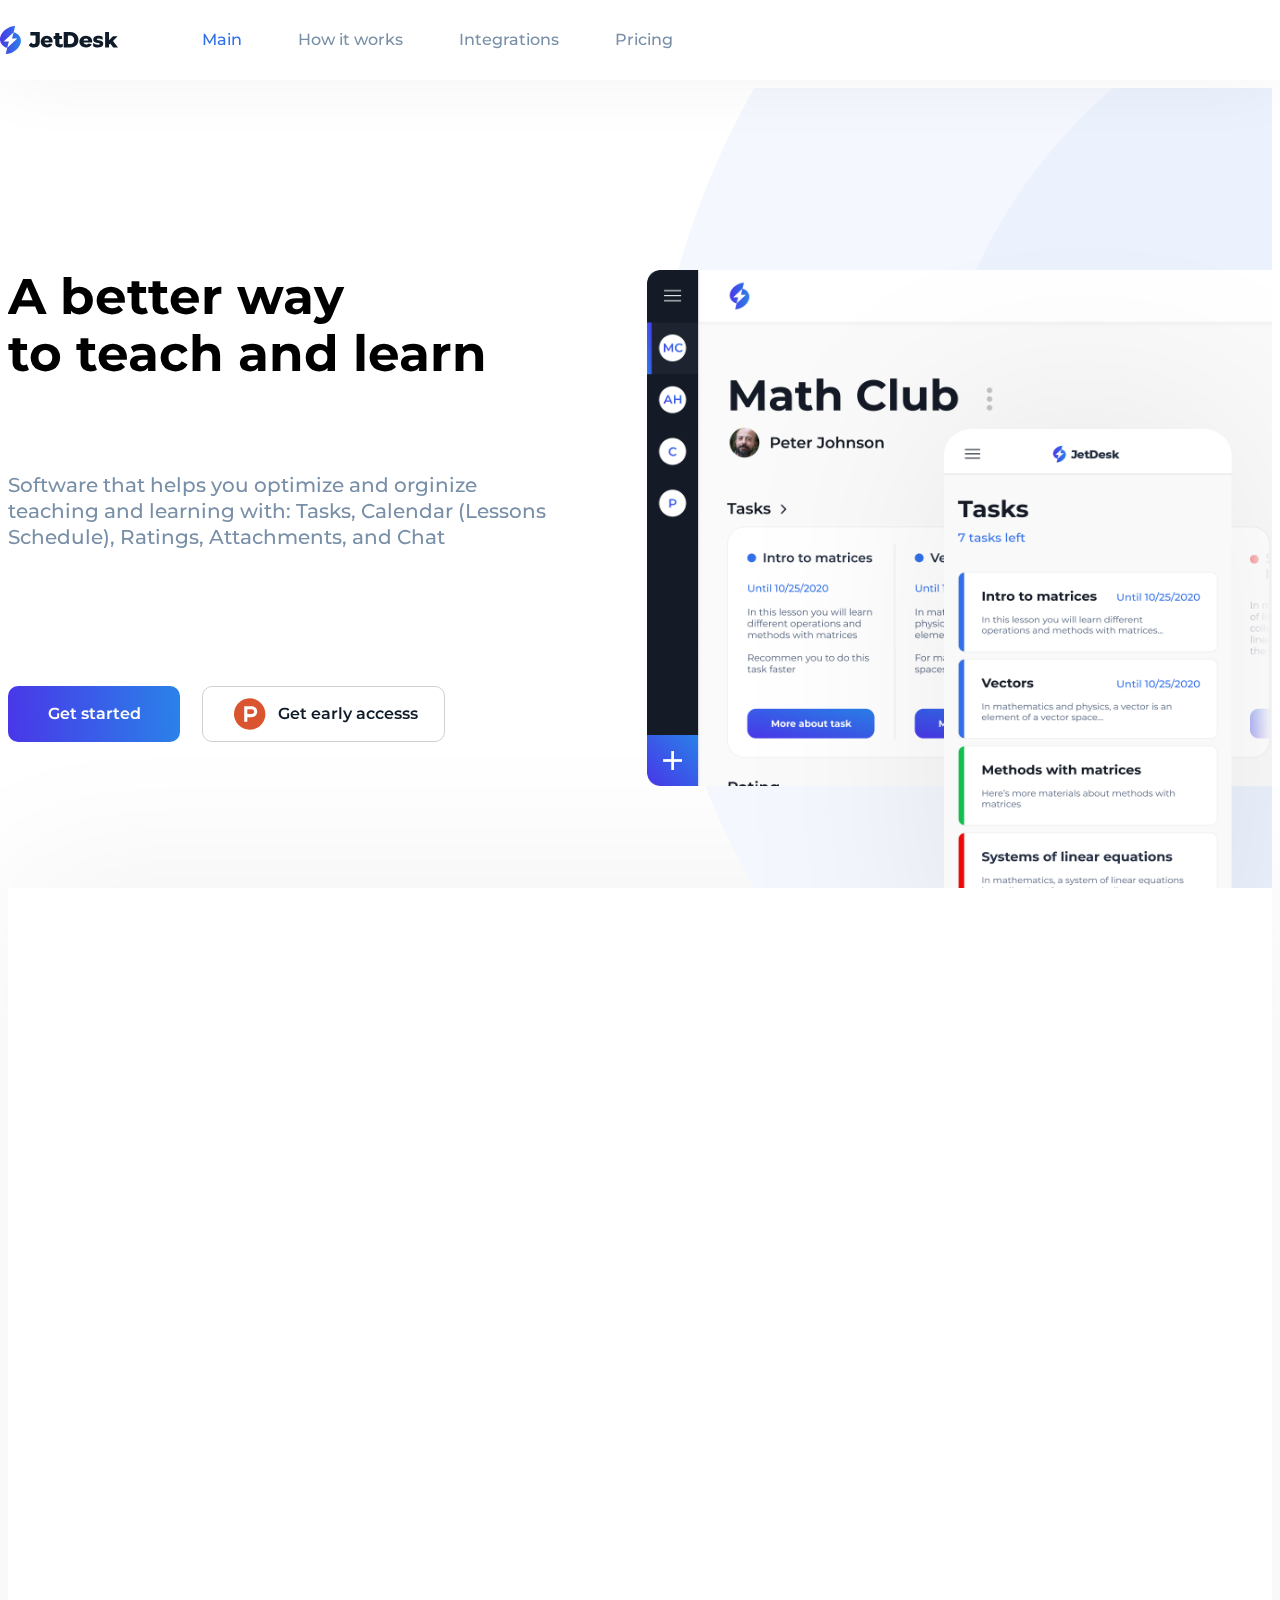
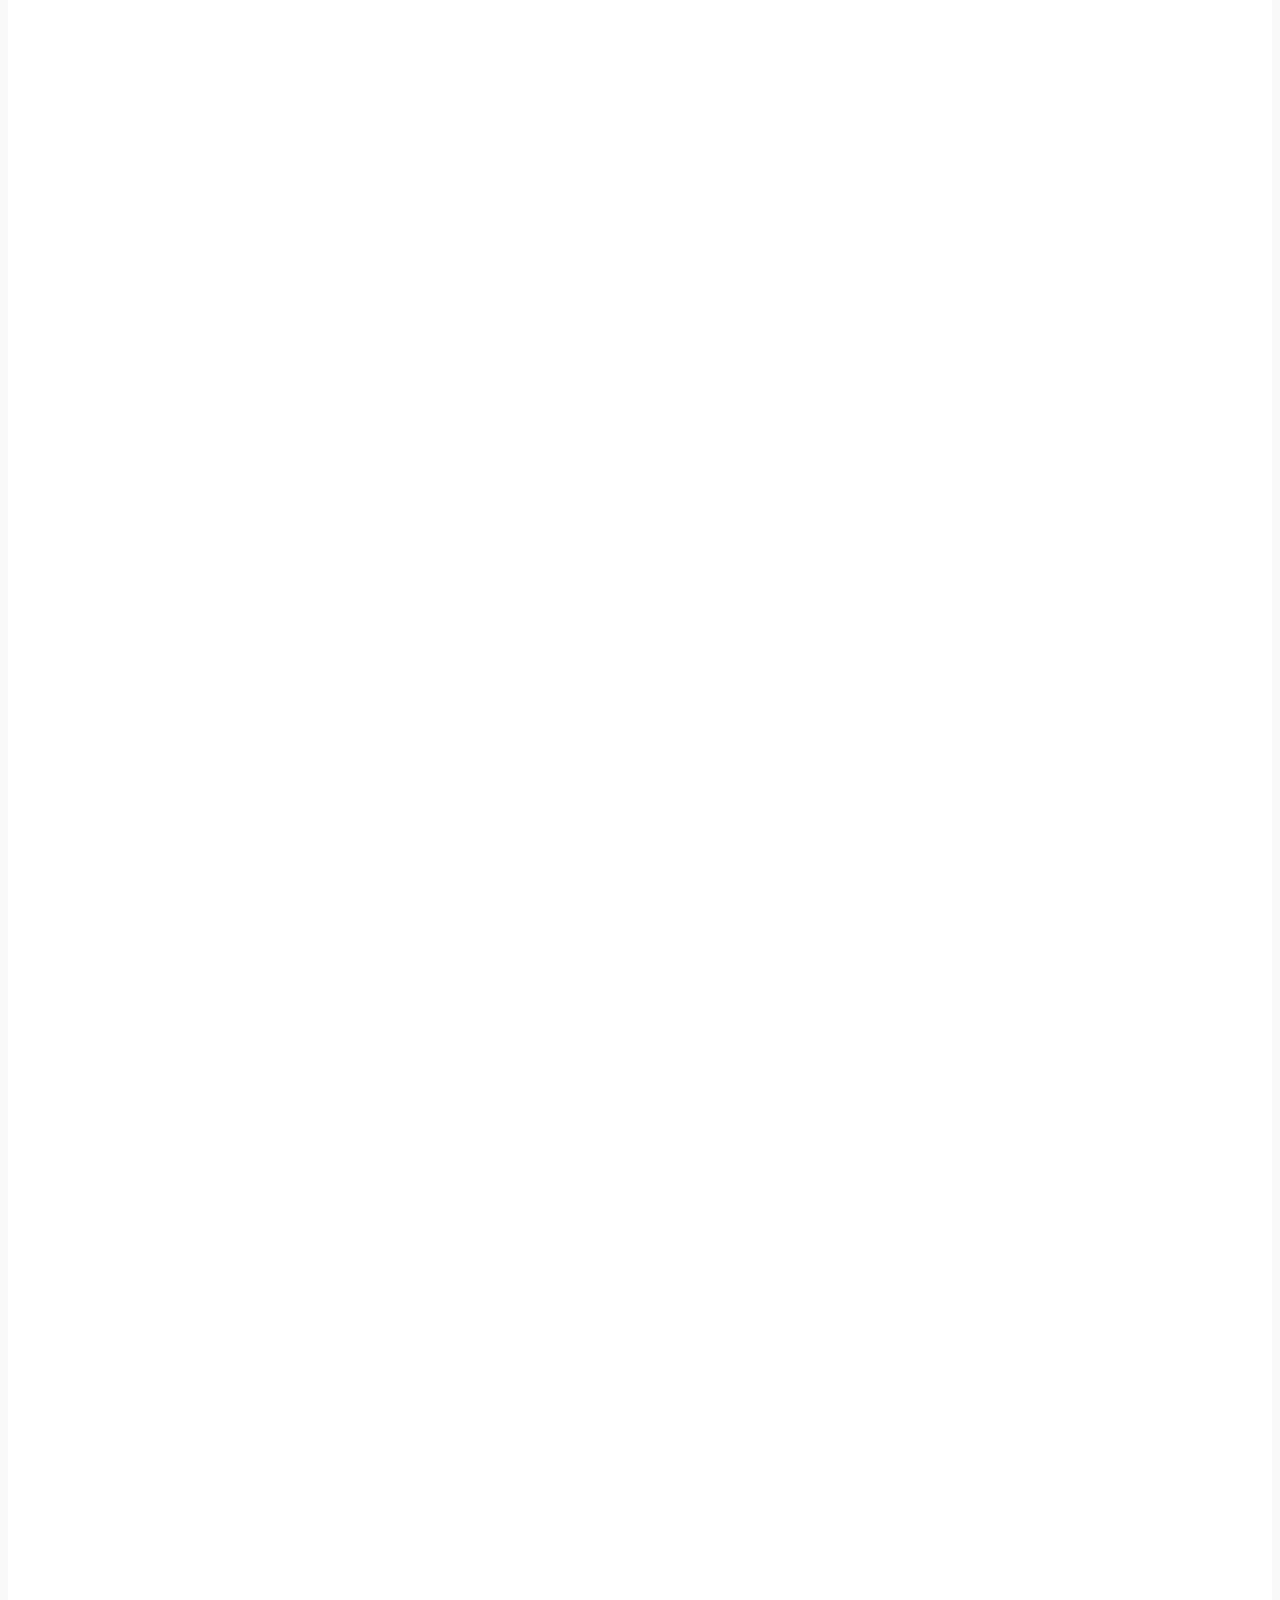
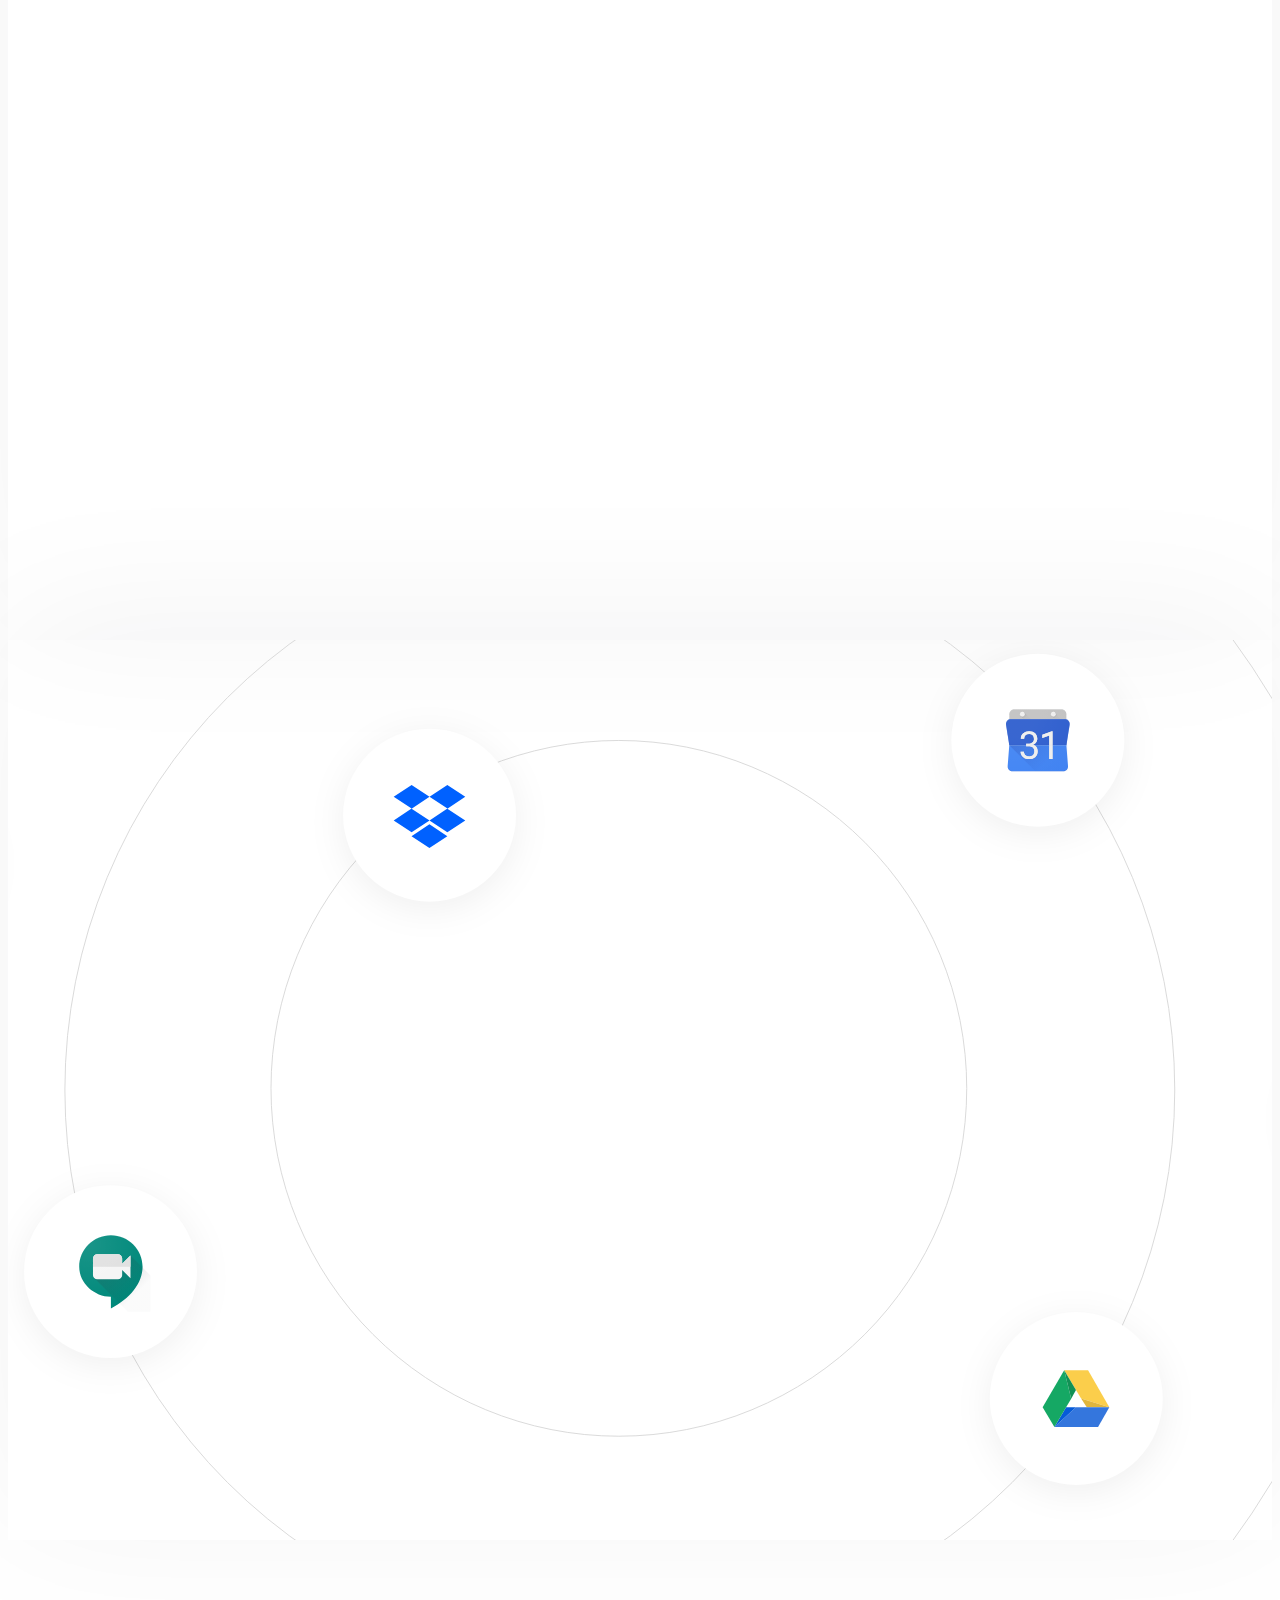
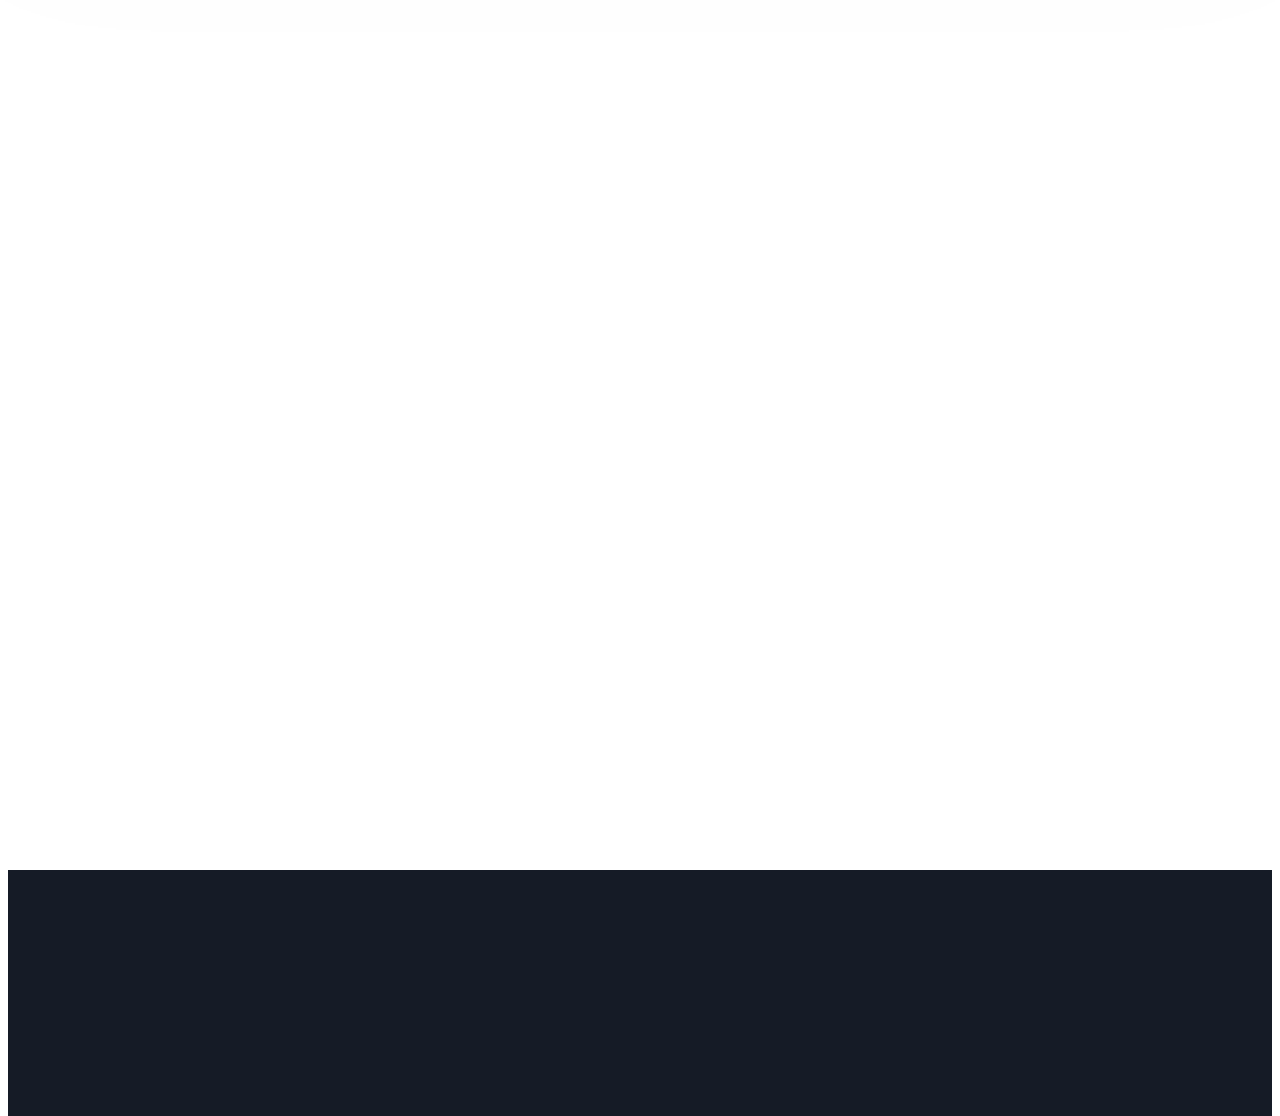
==== commit 96bf3f6a: "UPDATES" ====
--- a/index-2.html
+++ b/index-2.html
@@ -1,462 +1,462 @@
-<!DOCTYPE html>
-<html lang="ru">
-
-<head>
-	<meta charset="utf-8">
-	<meta http-equiv="X-UA-Compatible" content="IE=edge">
-	<meta name="viewport" content="width=device-width, user-scalable=no" />
-	<meta name="description" content="">
-	<meta name="author" content="">
-	<link rel="shortcut icon" href="images/favicon.ico">
-
-	<title>JetDesk</title>
-
-	<link rel="preconnect" href="https://fonts.gstatic.com">
-	<link
-		href="https://fonts.googleapis.com/css2?family=Montserrat:ital,wght@0,100;0,300;0,400;0,500;0,600;0,700;0,800;0,900;1,400&display=swap"
-		rel="stylesheet">
-
-	<link rel="stylesheet" href="https://stackpath.bootstrapcdn.com/bootstrap/4.1.3/css/bootstrap.min.css"
-		integrity="sha384-MCw98/SFnGE8fJT3GXwEOngsV7Zt27NXFoaoApmYm81iuXoPkFOJwJ8ERdknLPMO" crossorigin="anonymous">
-
-	<link href="https://unpkg.com/aos@2.3.1/dist/aos.css" rel="stylesheet">
-
-	<link href="style.css" rel="stylesheet" type="text/css" />
-
-	<!-- Global site tag (gtag.js) - Google Analytics -->
-	<script async src="https://www.googletagmanager.com/gtag/js?id=G-T7B3K51WQC"></script>
-	<script>
-		window.dataLayer = window.dataLayer || [];
-		function gtag() { dataLayer.push(arguments); }
-		gtag('js', new Date());
-
-		gtag('config', 'G-T7B3K51WQC');
-	</script>
-</head>
-
-<body>
-	<div class="wrapper">
-		<!-- header -->
-		<header>
-			<div class="container">
-				<div class="header-in">
-					<div class="logo">
-						<a href="#">
-							<img src="./images/logo.svg" alt="">
-						</a>
-					</div>
-
-					<div class="mob-wrap">
-						<nav>
-							<ul id="top-menu">
-								<li class="active">
-									<a href="#hero">
-										Main
-									</a>
-								</li>
-								<li>
-									<a href="#how">
-										How it works
-									</a>
-								</li>
-								<li>
-									<a href="#integrations">
-										Integrations
-									</a>
-								</li>
-								<li>
-									<a href="#price">
-										Pricing
-									</a>
-								</li>
-							</ul>
-						</nav>
-
-						<div class="header-bt">
-							<!-- <a href="#" class="log-bt">
-								Sign in
-							</a>
-							<a href="#" class="def-bt">
-								Sign up
-							</a> -->
-						</div>
-					</div>
-
-					<div class="show-hide">
-						<span></span>
-						<span></span>
-						<span></span>
-					</div>
-				</div>
-			</div>
-		</header>
-		<!-- header -->
-
-		<!-- hero -->
-		<section id="hero">
-			<div class="container">
-				<div class="hero">
-					<div class="hero-left">
-						<div class="hero-tit" data-aos="fade-right">
-							<h1>
-								A better way <br>to teach and learn
-							</h1>
-						</div>
-						<div class="hero-decr" data-aos="fade-right">
-							Software that helps you optimize and orginize teaching and learning with: Tasks, Calendar
-							(Lessons Schedule), Ratings, Attachments, and Chat
-						</div>
-						<div class="hero-bt" data-aos="fade-right">
-							<a href="https://www.producthunt.com/upcoming/jetdesk-2" class="def-bt big">
-								Get started
-							</a>
-							<a href="https://www.producthunt.com/upcoming/jetdesk-2" class="p-bt big">
-								Get early accesss
-							</a>
-						</div>
-					</div>
-
-					<div class="all-hero-vid">
-						<div class="hero-video-big" data-aos="fade-left" data-aos-delay="300">
-							<img src="./images/Desktop.png" alt="">
-						</div>
-
-						<div class="hero-video-mob" data-aos="fade-top" data-aos-delay="600">
-							<img src="./images/Mobile.png" alt="">
-						</div>
-					</div>
-				</div>
-			</div>
-		</section>
-		<!-- / hero -->
-
-		<!-- section how -->
-		<section id="how">
-			<div class="how">
-
-				<div class="how-tit" data-aos="fade-up">
-					<h3>
-						How it works
-					</h3>
-					<div class="how-sub-tit">
-						Let’s explore our product
-					</div>
-				</div>
-
-				<!-- one sec -->
-				<div class="one-section task">
-					<div class="container">
-						<div class="one-section-in">
-							<div class="section-descr" data-aos="fade-right">
-								<div class="section-tag">
-									TASKS
-								</div>
-								<div class="section-tit">
-									Create and submit <br>an assignment
-								</div>
-								<div class="section-text">
-									Quickly assign and submit tasks, leave personal comments on task pages.
-								</div>
-							</div>
-
-							<div class="section-video" data-aos="fade-left" data-aos-delay="300">
-								<div class="sec-vid-in">
-									<img src="./images/Tasks.png" alt="">
-								</div>
-							</div>
-						</div>
-					</div>
-				</div>
-				<!-- / one sec -->
-
-				<!-- one sec -->
-				<div class="one-section revers calendar">
-					<div class="container">
-						<div class="one-section-in">
-							<div class="section-descr" data-aos="fade-left" data-aos-delay="0">
-								<div class="section-tag">
-									Lessons
-								</div>
-								<div class="section-tit">
-									Manage your schedule <br>and control the time
-								</div>
-								<div class="section-text">
-									Get information about upcoming lessons and meetups or plan them yourself. Join
-									online conferences in just a click.
-								</div>
-							</div>
-
-							<div class="section-video" data-aos="fade-right" data-aos-delay="300">
-								<div class="sec-vid-in">
-									<img src="./images/Lessons.png" alt="">
-								</div>
-							</div>
-						</div>
-					</div>
-				</div>
-				<!-- / one sec -->
-
-				<!-- one sec -->
-				<div class="one-section rating">
-					<div class="container">
-						<div class="one-section-in">
-							<div class="section-descr" data-aos="fade-right" data-aos-delay="0">
-								<div class="section-tag">
-									RATING
-								</div>
-								<div class="section-tit">
-									Check or compete <br>for the first place
-								</div>
-								<div class="section-text">
-									Increase the competitive spirit in the group and find out which of your students are
-									doing best.
-								</div>
-							</div>
-
-							<div class="section-video" data-aos="fade-left" data-aos-delay="300">
-								<div class="sec-vid-in">
-									<img src="./images/Rating.png" alt="">
-								</div>
-							</div>
-						</div>
-					</div>
-				</div>
-				<!-- / one sec -->
-
-				<!-- one sec -->
-				<div class="one-section revers attach">
-					<div class="container">
-						<div class="one-section-in">
-							<div class="section-descr" data-aos="fade-left" data-aos-delay="0">
-								<div class="section-tag">
-									ATTACHMENTS
-								</div>
-								<div class="section-tit">
-									Upload, download, and view files - quickly
-								</div>
-								<div class="section-text">
-									Attach files, sheets, and documents from your favorite services. (Google Drive,
-									Google Docs, Dropbox, OneDrive and others).
-								</div>
-							</div>
-
-							<div class="section-video" data-aos="fade-right" data-aos-delay="300">
-								<div class="sec-vid-in">
-									<img src="./images/Files.png" alt="">
-								</div>
-							</div>
-						</div>
-					</div>
-				</div>
-				<!-- / one sec -->
-
-				<!-- one sec -->
-				<div class="one-section chat">
-					<div class="container">
-						<div class="one-section-in">
-							<div class="section-descr" data-aos="fade-right" data-aos-delay="0">
-								<div class="section-tag">
-									CHAT
-								</div>
-								<div class="section-tit">
-									Chat, ask questions, <br>and just be friends
-								</div>
-								<div class="section-text">
-									Communicate, ask and communicate again. What could be better than communication
-									today?
-								</div>
-							</div>
-
-							<div class="section-video" data-aos="fade-left" data-aos-delay="300">
-								<div class="sec-vid-in">
-									<img src="./images/Chat.png" alt="">
-								</div>
-							</div>
-						</div>
-					</div>
-				</div>
-				<!-- / one sec -->
-
-				<div class="start" data-aos="fade-up" data-aos-delay="0">
-					<a href="#" class="def-bt big">
-						Get started
-					</a>
-				</div>
-
-			</div>
-		</section>
-		<!-- / section how -->
-
-		<!-- Integrations -->
-		<section id="integrations">
-			<div class="container">
-				<div class="integrations">
-					<div class="int-tit" data-aos="zoom-in" data-aos-delay="0">
-						<h3>
-							Integrations
-						</h3>
-						<div class="int-sub-tit">
-							Simply integrate your favorite applications
-						</div>
-						<div class="int-bt">
-							<a href="#" class="def-bt big">
-								Get started
-							</a>
-						</div>
-					</div>
-				</div>
-			</div>
-		</section>
-		<!-- / Integrations -->
-
-		<!-- price -->
-		<section id="price">
-			<div class="container">
-				<div class="price">
-					<div class="price-tit" data-aos="fade-up" data-aos-delay="0">
-						<h3>
-							Pricing
-						</h3>
-						<div class="price-sub-tit">
-							There is a free subscription during the beta testing, enjoy
-						</div>
-					</div>
-
-					<div class="price-wrap">
-						<div class="price-wrap-in">
-							<div class="price-free" data-aos="fade-up" data-aos-delay="0">
-								<div class="price-free-top">
-									Personal
-								</div>
-								<div class="price-free-descr">
-									<div class="price-free-text">
-										For everyone who wants to learn <br>and teach
-									</div>
-									<div class="price-free-cost">
-										Free
-									</div>
-									<div class="price-free-sub">
-										Free up to 15 members
-									</div>
-									<div class="price-free-bt">
-										<a href="#" class="def-bt big">
-											Get started
-										</a>
-									</div>
-								</div>
-							</div>
-						</div>
-					</div>
-				</div>
-			</div>
-		</section>
-		<!-- / price -->
-
-		<!-- footer -->
-		<footer>
-			<div class="container">
-				<div class="footer">
-					<div class="foot-logo" data-aos="fade-right" data-aos-delay="0">
-						<a href="#">
-							<img src="./images/foot-logo.svg" alt="">
-						</a>
-					</div>
-					<div class="foot-soc" data-aos="fade-left" data-aos-delay="0">
-						<ul>
-							<li>
-								<a href="https://www.facebook.com/jetdeskapp">
-									<svg width="15" height="28" viewBox="0 0 15 28" fill="none"
-										xmlns="http://www.w3.org/2000/svg">
-										<path
-											d="M9.74454 28V15.2487H14.187L14.8474 10.2561H9.74454V7.07604C9.74454 5.63537 10.1591 4.64899 12.2943 4.64899H15V0.19785C13.6835 0.0612367 12.3603 -0.00472655 11.0363 0.000263189C7.10958 0.000263189 4.41356 2.32152 4.41356 6.58285V10.2468H0V15.2393H4.4232V28H9.74454Z"
-											fill="white" />
-									</svg>
-								</a>
-							</li>
-							<li>
-								<a href="https://www.producthunt.com/upcoming/jetdesk-2">
-									<svg width="26" height="26" viewBox="0 0 26 26" fill="none"
-										xmlns="http://www.w3.org/2000/svg">
-										<path
-											d="M26 13C26 15.5712 25.2376 18.0846 23.8091 20.2224C22.3806 22.3602 20.3503 24.0265 17.9749 25.0104C15.5994 25.9944 12.9856 26.2518 10.4638 25.7502C7.94208 25.2486 5.6257 24.0105 3.80762 22.1924C1.98953 20.3743 0.751405 18.0579 0.249797 15.5362C-0.251811 13.0144 0.00563269 10.4006 0.989572 8.02511C1.97351 5.64967 3.63975 3.61935 5.77759 2.19089C7.91543 0.762437 10.4288 0 13 0C16.4478 0 19.7544 1.36964 22.1924 3.80761C24.6304 6.24558 26 9.55218 26 13Z"
-											fill="white" />
-										<path
-											d="M14.7334 6.5H8.45612V19.5H11.0493V15.6003H14.7334C15.9263 15.5793 17.0633 15.0907 17.8995 14.2396C18.7357 13.3886 19.2042 12.2432 19.2042 11.0501C19.2042 9.85705 18.7357 8.71168 17.8995 7.86065C17.0633 7.00961 15.9263 6.521 14.7334 6.5ZM14.7334 13H11.0493V9.10028H14.7334C15.2415 9.11394 15.7242 9.32537 16.0787 9.68954C16.4332 10.0537 16.6316 10.5419 16.6316 11.0501C16.6316 11.5584 16.4332 12.0466 16.0787 12.4107C15.7242 12.7749 15.2415 12.9863 14.7334 13Z"
-											fill="#1C3046" />
-									</svg>
-								</a>
-							</li>
-							<!-- <li>
-								<a href="https://twitter.com/JetDesk_App">
-									<svg width="27" height="22" viewBox="0 0 27 22" fill="none"
-										xmlns="http://www.w3.org/2000/svg">
-										<path fill-rule="evenodd" clip-rule="evenodd"
-											d="M27 2.60606C26.0051 3.04646 24.9376 3.34545 23.8178 3.47879C24.9618 2.79192 25.8399 1.70101 26.2508 0.40404C25.1793 1.04242 23.9951 1.50303 22.7343 1.75354C21.7233 0.674747 20.2852 0 18.6901 0C15.6329 0 13.1516 2.48889 13.1516 5.55556C13.1516 5.99192 13.1999 6.41616 13.2966 6.8202C8.69252 6.5899 4.61211 4.37576 1.8811 1.01414C1.40579 1.83434 1.13188 2.78788 1.13188 3.80606C1.13188 5.73333 2.1107 7.43434 3.59705 8.42828C2.69074 8.4 1.83679 8.14949 1.08757 7.73333C1.08757 7.75758 1.08757 7.77778 1.08757 7.80202C1.08757 10.4929 2.99687 12.7394 5.53051 13.2485C5.06728 13.3737 4.57586 13.4424 4.07236 13.4424C3.71386 13.4424 3.36745 13.4061 3.02909 13.3414C3.734 15.5475 5.78025 17.1556 8.2011 17.2C6.30389 18.6909 3.91929 19.5798 1.3212 19.5798C0.874086 19.5798 0.435029 19.5515 0 19.503C2.44905 21.0788 5.36133 22 8.49112 22C18.6781 22 24.2488 13.5354 24.2488 6.19394C24.2488 5.95151 24.2448 5.71313 24.2327 5.47475C25.3163 4.69091 26.2548 3.71313 26.996 2.59798L27 2.60606Z"
-											fill="white" />
-									</svg>
-								</a>
-							</li> -->
-							<li>
-								<a href="https://www.instagram.com/jetdesk.app/">
-									<svg width="29" height="29" viewBox="0 0 29 29" fill="none"
-										xmlns="http://www.w3.org/2000/svg">
-										<path
-											d="M14.5 2.61267C18.3717 2.61267 18.8302 2.6274 20.3592 2.69716C21.7729 2.76168 22.5407 2.9979 23.0517 3.19642C23.7285 3.45946 24.2115 3.77372 24.7189 4.28109C25.2263 4.78847 25.5405 5.27155 25.8035 5.94831C26.0021 6.45931 26.2383 7.22708 26.3028 8.64076C26.3726 10.1698 26.3873 10.6283 26.3873 14.5C26.3873 18.3717 26.3726 18.8303 26.3028 20.3592C26.2383 21.773 26.0021 22.5407 25.8035 23.0517C25.5405 23.7285 25.2263 24.2116 24.7189 24.719C24.2115 25.2263 23.7285 25.5406 23.0517 25.8036C22.5407 26.0022 21.7729 26.2384 20.3592 26.3029C18.8305 26.3727 18.3719 26.3874 14.5 26.3874C10.6281 26.3874 10.1695 26.3727 8.64076 26.3029C7.22702 26.2384 6.45926 26.0022 5.94831 25.8036C5.27149 25.5406 4.78841 25.2263 4.28104 24.719C3.77366 24.2116 3.4594 23.7285 3.19642 23.0517C2.99784 22.5407 2.76163 21.773 2.6971 20.3593C2.62734 18.8303 2.61261 18.3717 2.61261 14.5C2.61261 10.6283 2.62734 10.1698 2.6971 8.64081C2.76163 7.22708 2.99784 6.45931 3.19642 5.94831C3.4594 5.27155 3.77366 4.78847 4.28104 4.28109C4.78841 3.77372 5.27149 3.45946 5.94831 3.19642C6.45926 2.9979 7.22702 2.76168 8.6407 2.69716C10.1697 2.6274 10.6283 2.61267 14.5 2.61267ZM14.5 0C10.562 0 10.0682 0.0166918 8.52167 0.0872577C6.97825 0.157708 5.92426 0.40279 5.00189 0.76126C4.04839 1.13182 3.23976 1.62762 2.43366 2.43372C1.62756 3.23982 1.13176 4.04845 0.761202 5.00195C0.402732 5.92431 0.157651 6.97831 0.0872001 8.52173C0.0166342 10.0682 0 10.562 0 14.5C0 18.438 0.0166342 18.9318 0.0872001 20.4783C0.157651 22.0217 0.402732 23.0757 0.761202 23.9981C1.13176 24.9516 1.62756 25.7602 2.43366 26.5663C3.23976 27.3724 4.04839 27.8682 5.00189 28.2388C5.92426 28.5973 6.97825 28.8424 8.52167 28.9128C10.0682 28.9834 10.562 29 14.5 29C18.438 29 18.9318 28.9834 20.4783 28.9128C22.0217 28.8424 23.0757 28.5973 23.9981 28.2388C24.9516 27.8682 25.7602 27.3724 26.5663 26.5663C27.3724 25.7602 27.8682 24.9516 28.2387 23.9981C28.5972 23.0757 28.8423 22.0217 28.9127 20.4783C28.9833 18.9318 29 18.438 29 14.5C29 10.562 28.9833 10.0682 28.9127 8.52173C28.8423 6.97831 28.5972 5.92431 28.2387 5.00195C27.8682 4.04845 27.3724 3.23982 26.5663 2.43372C25.7602 1.62762 24.9516 1.13182 23.9981 0.76126C23.0757 0.40279 22.0217 0.157708 20.4783 0.0872577C18.9318 0.0166918 18.438 0 14.5 0ZM14.5 7.05406C10.3877 7.05406 7.054 10.3878 7.054 14.5C7.054 18.6123 10.3877 21.946 14.5 21.946C18.6122 21.946 21.9459 18.6123 21.9459 14.5C21.9459 10.3878 18.6122 7.05406 14.5 7.05406ZM14.5 19.3334C11.8306 19.3334 9.66661 17.1694 9.66661 14.5C9.66661 11.8307 11.8306 9.66667 14.5 9.66667C17.1693 9.66667 19.3333 11.8307 19.3333 14.5C19.3333 17.1694 17.1693 19.3334 14.5 19.3334ZM23.9801 6.75988C23.9801 7.72087 23.2011 8.49991 22.2401 8.49991C21.2791 8.49991 20.5001 7.72087 20.5001 6.75988C20.5001 5.79889 21.2791 5.01991 22.2401 5.01991C23.2011 5.01991 23.9801 5.79889 23.9801 6.75988Z"
-											fill="white" />
-									</svg>
-								</a>
-							</li>
-						</ul>
-					</div>
-
-					<div class="footer-bot" data-aos="fade-up" data-aos-delay="0">
-						<div class="footer-res">
-							All rights reserved
-						</div>
-						<div class="footer-right">
-							<span>
-								© JetDesk 2020
-							</span>
-							<a href="https://intercom.help/jetdesk/en/articles/4670508-privacy-policy">
-								Privacy Policy
-							</a>
-							<a href="https://intercom.help/jetdesk/en/articles/4670509-terms-and-conditions">
-								Terms and Conditions
-							</a>
-						</div>
-					</div>
-				</div>
-			</div>
-		</footer>
-		<!-- / footer -->
-	</div>
-
-	<script src="https://code.jquery.com/jquery-3.3.1.min.js"></script>
-
-	<script src="https://cdnjs.cloudflare.com/ajax/libs/popper.js/1.14.3/umd/popper.min.js"
-		integrity="sha384-ZMP7rVo3mIykV+2+9J3UJ46jBk0WLaUAdn689aCwoqbBJiSnjAK/l8WvCWPIPm49"
-		crossorigin="anonymous"></script>
-
-	<script src="https://stackpath.bootstrapcdn.com/bootstrap/4.1.3/js/bootstrap.min.js"
-		integrity="sha384-ChfqqxuZUCnJSK3+MXmPNIyE6ZbWh2IMqE241rYiqJxyMiZ6OW/JmZQ5stwEULTy"
-		crossorigin="anonymous"></script>
-
-	<script src="https://unpkg.com/aos@2.3.1/dist/aos.js"></script>
-
-	<script src="js/init.js"></script>
-
-	
-	<script>
-		window.intercomSettings = {
-			app_id: "h6o7ooze"
-		};
-	</script>
-
-	<script>
-		// We pre-filled your app ID in the widget URL: 'https://widget.intercom.io/widget/h6o7ooze'
-		(function () { var w = window; var ic = w.Intercom; if (typeof ic === "function") { ic('reattach_activator'); ic('update', w.intercomSettings); } else { var d = document; var i = function () { i.c(arguments); }; i.q = []; i.c = function (args) { i.q.push(args); }; w.Intercom = i; var l = function () { var s = d.createElement('script'); s.type = 'text/javascript'; s.async = true; s.src = 'https://widget.intercom.io/widget/h6o7ooze'; var x = d.getElementsByTagName('script')[0]; x.parentNode.insertBefore(s, x); }; if (w.attachEvent) { w.attachEvent('onload', l); } else { w.addEventListener('load', l, false); } } })();
-	</script>
-
-</body>
-
+<!DOCTYPE html>
+<html lang="ru">
+
+<head>
+	<meta charset="utf-8">
+	<meta http-equiv="X-UA-Compatible" content="IE=edge">
+	<meta name="viewport" content="width=device-width, user-scalable=no" />
+	<meta name="description" content="">
+	<meta name="author" content="">
+	<link rel="shortcut icon" href="images/favicon.ico">
+
+	<title>JetDesk</title>
+
+	<link rel="preconnect" href="https://fonts.gstatic.com">
+	<link
+		href="https://fonts.googleapis.com/css2?family=Montserrat:ital,wght@0,100;0,300;0,400;0,500;0,600;0,700;0,800;0,900;1,400&display=swap"
+		rel="stylesheet">
+
+	<link rel="stylesheet" href="https://stackpath.bootstrapcdn.com/bootstrap/4.1.3/css/bootstrap.min.css"
+		integrity="sha384-MCw98/SFnGE8fJT3GXwEOngsV7Zt27NXFoaoApmYm81iuXoPkFOJwJ8ERdknLPMO" crossorigin="anonymous">
+
+	<link href="https://unpkg.com/aos@2.3.1/dist/aos.css" rel="stylesheet">
+
+	<link href="style.css" rel="stylesheet" type="text/css" />
+
+	<!-- Global site tag (gtag.js) - Google Analytics -->
+	<script async src="https://www.googletagmanager.com/gtag/js?id=G-T7B3K51WQC"></script>
+	<script>
+		window.dataLayer = window.dataLayer || [];
+		function gtag() { dataLayer.push(arguments); }
+		gtag('js', new Date());
+
+		gtag('config', 'G-T7B3K51WQC');
+	</script>
+</head>
+
+<body>
+	<div class="wrapper">
+		<!-- header -->
+		<header>
+			<div class="container">
+				<div class="header-in">
+					<div class="logo">
+						<a href="#">
+							<img src="./images/logo.svg" alt="">
+						</a>
+					</div>
+
+					<div class="mob-wrap">
+						<nav>
+							<ul id="top-menu">
+								<li class="active">
+									<a href="#hero">
+										Main
+									</a>
+								</li>
+								<li>
+									<a href="#how">
+										How it works
+									</a>
+								</li>
+								<li>
+									<a href="#integrations">
+										Integrations
+									</a>
+								</li>
+								<li>
+									<a href="#price">
+										Pricing
+									</a>
+								</li>
+							</ul>
+						</nav>
+
+						<div class="header-bt">
+							<!-- <a href="#" class="log-bt">
+								Sign in
+							</a>
+							<a href="#" class="def-bt">
+								Sign up
+							</a> -->
+						</div>
+					</div>
+
+					<div class="show-hide">
+						<span></span>
+						<span></span>
+						<span></span>
+					</div>
+				</div>
+			</div>
+		</header>
+		<!-- header -->
+
+		<!-- hero -->
+		<section id="hero">
+			<div class="container">
+				<div class="hero">
+					<div class="hero-left">
+						<div class="hero-tit" data-aos="fade-right">
+							<h1>
+								A better way <br>to teach and learn
+							</h1>
+						</div>
+						<div class="hero-decr" data-aos="fade-right">
+							Software that helps you optimize and orginize teaching and learning with: Tasks, Calendar
+							(Lessons Schedule), Ratings, Attachments, and Chat
+						</div>
+						<div class="hero-bt" data-aos="fade-right">
+							<a href="https://www.producthunt.com/upcoming/jetdesk-2" class="def-bt big">
+								Get started
+							</a>
+							<a href="https://www.producthunt.com/upcoming/jetdesk-2" class="p-bt big">
+								Get early accesss
+							</a>
+						</div>
+					</div>
+
+					<div class="all-hero-vid">
+						<div class="hero-video-big" data-aos="fade-left" data-aos-delay="300">
+							<img src="./images/Desktop.png" alt="">
+						</div>
+
+						<div class="hero-video-mob" data-aos="fade-top" data-aos-delay="600">
+							<img src="./images/Mobile.png" alt="">
+						</div>
+					</div>
+				</div>
+			</div>
+		</section>
+		<!-- / hero -->
+
+		<!-- section how -->
+		<section id="how">
+			<div class="how">
+
+				<div class="how-tit" data-aos="fade-up">
+					<h3>
+						How it works
+					</h3>
+					<div class="how-sub-tit">
+						Let’s explore our product
+					</div>
+				</div>
+
+				<!-- one sec -->
+				<div class="one-section task">
+					<div class="container">
+						<div class="one-section-in">
+							<div class="section-descr" data-aos="fade-right">
+								<div class="section-tag">
+									TASKS
+								</div>
+								<div class="section-tit">
+									Create and submit <br>an assignment
+								</div>
+								<div class="section-text">
+									Quickly assign and submit tasks, leave personal comments on task pages.
+								</div>
+							</div>
+
+							<div class="section-video" data-aos="fade-left" data-aos-delay="300">
+								<div class="sec-vid-in">
+									<img src="./images/Tasks.png" alt="">
+								</div>
+							</div>
+						</div>
+					</div>
+				</div>
+				<!-- / one sec -->
+
+				<!-- one sec -->
+				<div class="one-section revers calendar">
+					<div class="container">
+						<div class="one-section-in">
+							<div class="section-descr" data-aos="fade-left" data-aos-delay="0">
+								<div class="section-tag">
+									Lessons
+								</div>
+								<div class="section-tit">
+									Manage your schedule <br>and control the time
+								</div>
+								<div class="section-text">
+									Get information about upcoming lessons and meetups or plan them yourself. Join
+									online conferences in just a click.
+								</div>
+							</div>
+
+							<div class="section-video" data-aos="fade-right" data-aos-delay="300">
+								<div class="sec-vid-in">
+									<img src="./images/Lessons.png" alt="">
+								</div>
+							</div>
+						</div>
+					</div>
+				</div>
+				<!-- / one sec -->
+
+				<!-- one sec -->
+				<div class="one-section rating">
+					<div class="container">
+						<div class="one-section-in">
+							<div class="section-descr" data-aos="fade-right" data-aos-delay="0">
+								<div class="section-tag">
+									RATING
+								</div>
+								<div class="section-tit">
+									Check or compete <br>for the first place
+								</div>
+								<div class="section-text">
+									Increase the competitive spirit in the group and find out which of your students are
+									doing best.
+								</div>
+							</div>
+
+							<div class="section-video" data-aos="fade-left" data-aos-delay="300">
+								<div class="sec-vid-in">
+									<img src="./images/Rating.png" alt="">
+								</div>
+							</div>
+						</div>
+					</div>
+				</div>
+				<!-- / one sec -->
+
+				<!-- one sec -->
+				<div class="one-section revers attach">
+					<div class="container">
+						<div class="one-section-in">
+							<div class="section-descr" data-aos="fade-left" data-aos-delay="0">
+								<div class="section-tag">
+									ATTACHMENTS
+								</div>
+								<div class="section-tit">
+									Upload, download, and view files - quickly
+								</div>
+								<div class="section-text">
+									Attach files, sheets, and documents from your favorite services. (Google Drive,
+									Google Docs, Dropbox, OneDrive and others).
+								</div>
+							</div>
+
+							<div class="section-video" data-aos="fade-right" data-aos-delay="300">
+								<div class="sec-vid-in">
+									<img src="./images/Files.png" alt="">
+								</div>
+							</div>
+						</div>
+					</div>
+				</div>
+				<!-- / one sec -->
+
+				<!-- one sec -->
+				<div class="one-section chat">
+					<div class="container">
+						<div class="one-section-in">
+							<div class="section-descr" data-aos="fade-right" data-aos-delay="0">
+								<div class="section-tag">
+									CHAT
+								</div>
+								<div class="section-tit">
+									Chat, ask questions, <br>and just be friends
+								</div>
+								<div class="section-text">
+									Communicate, ask and communicate again. What could be better than communication
+									today?
+								</div>
+							</div>
+
+							<div class="section-video" data-aos="fade-left" data-aos-delay="300">
+								<div class="sec-vid-in">
+									<img src="./images/Chat.png" alt="">
+								</div>
+							</div>
+						</div>
+					</div>
+				</div>
+				<!-- / one sec -->
+
+				<div class="start" data-aos="fade-up" data-aos-delay="0">
+					<a href="#" class="def-bt big">
+						Get started
+					</a>
+				</div>
+
+			</div>
+		</section>
+		<!-- / section how -->
+
+		<!-- Integrations -->
+		<section id="integrations">
+			<div class="container">
+				<div class="integrations">
+					<div class="int-tit" data-aos="zoom-in" data-aos-delay="0">
+						<h3>
+							Integrations
+						</h3>
+						<div class="int-sub-tit">
+							Simply integrate your favorite applications
+						</div>
+						<div class="int-bt">
+							<a href="#" class="def-bt big">
+								Get started
+							</a>
+						</div>
+					</div>
+				</div>
+			</div>
+		</section>
+		<!-- / Integrations -->
+
+		<!-- price -->
+		<section id="price">
+			<div class="container">
+				<div class="price">
+					<div class="price-tit" data-aos="fade-up" data-aos-delay="0">
+						<h3>
+							Pricing
+						</h3>
+						<div class="price-sub-tit">
+							There is a free subscription during the beta testing, enjoy
+						</div>
+					</div>
+
+					<div class="price-wrap">
+						<div class="price-wrap-in">
+							<div class="price-free" data-aos="fade-up" data-aos-delay="0">
+								<div class="price-free-top">
+									Personal
+								</div>
+								<div class="price-free-descr">
+									<div class="price-free-text">
+										For everyone who wants to learn <br>and teach
+									</div>
+									<div class="price-free-cost">
+										Free
+									</div>
+									<div class="price-free-sub">
+										Free up to 15 members
+									</div>
+									<div class="price-free-bt">
+										<a href="#" class="def-bt big">
+											Get started
+										</a>
+									</div>
+								</div>
+							</div>
+						</div>
+					</div>
+				</div>
+			</div>
+		</section>
+		<!-- / price -->
+
+		<!-- footer -->
+		<footer>
+			<div class="container">
+				<div class="footer">
+					<div class="foot-logo" data-aos="fade-right" data-aos-delay="0">
+						<a href="#">
+							<img src="./images/foot-logo.svg" alt="">
+						</a>
+					</div>
+					<div class="foot-soc" data-aos="fade-left" data-aos-delay="0">
+						<ul>
+							<li>
+								<a href="https://www.facebook.com/jetdeskapp">
+									<svg width="15" height="28" viewBox="0 0 15 28" fill="none"
+										xmlns="http://www.w3.org/2000/svg">
+										<path
+											d="M9.74454 28V15.2487H14.187L14.8474 10.2561H9.74454V7.07604C9.74454 5.63537 10.1591 4.64899 12.2943 4.64899H15V0.19785C13.6835 0.0612367 12.3603 -0.00472655 11.0363 0.000263189C7.10958 0.000263189 4.41356 2.32152 4.41356 6.58285V10.2468H0V15.2393H4.4232V28H9.74454Z"
+											fill="white" />
+									</svg>
+								</a>
+							</li>
+							<li>
+								<a href="https://www.producthunt.com/upcoming/jetdesk-2">
+									<svg width="26" height="26" viewBox="0 0 26 26" fill="none"
+										xmlns="http://www.w3.org/2000/svg">
+										<path
+											d="M26 13C26 15.5712 25.2376 18.0846 23.8091 20.2224C22.3806 22.3602 20.3503 24.0265 17.9749 25.0104C15.5994 25.9944 12.9856 26.2518 10.4638 25.7502C7.94208 25.2486 5.6257 24.0105 3.80762 22.1924C1.98953 20.3743 0.751405 18.0579 0.249797 15.5362C-0.251811 13.0144 0.00563269 10.4006 0.989572 8.02511C1.97351 5.64967 3.63975 3.61935 5.77759 2.19089C7.91543 0.762437 10.4288 0 13 0C16.4478 0 19.7544 1.36964 22.1924 3.80761C24.6304 6.24558 26 9.55218 26 13Z"
+											fill="white" />
+										<path
+											d="M14.7334 6.5H8.45612V19.5H11.0493V15.6003H14.7334C15.9263 15.5793 17.0633 15.0907 17.8995 14.2396C18.7357 13.3886 19.2042 12.2432 19.2042 11.0501C19.2042 9.85705 18.7357 8.71168 17.8995 7.86065C17.0633 7.00961 15.9263 6.521 14.7334 6.5ZM14.7334 13H11.0493V9.10028H14.7334C15.2415 9.11394 15.7242 9.32537 16.0787 9.68954C16.4332 10.0537 16.6316 10.5419 16.6316 11.0501C16.6316 11.5584 16.4332 12.0466 16.0787 12.4107C15.7242 12.7749 15.2415 12.9863 14.7334 13Z"
+											fill="#1C3046" />
+									</svg>
+								</a>
+							</li>
+							<!-- <li>
+								<a href="https://twitter.com/JetDesk_App">
+									<svg width="27" height="22" viewBox="0 0 27 22" fill="none"
+										xmlns="http://www.w3.org/2000/svg">
+										<path fill-rule="evenodd" clip-rule="evenodd"
+											d="M27 2.60606C26.0051 3.04646 24.9376 3.34545 23.8178 3.47879C24.9618 2.79192 25.8399 1.70101 26.2508 0.40404C25.1793 1.04242 23.9951 1.50303 22.7343 1.75354C21.7233 0.674747 20.2852 0 18.6901 0C15.6329 0 13.1516 2.48889 13.1516 5.55556C13.1516 5.99192 13.1999 6.41616 13.2966 6.8202C8.69252 6.5899 4.61211 4.37576 1.8811 1.01414C1.40579 1.83434 1.13188 2.78788 1.13188 3.80606C1.13188 5.73333 2.1107 7.43434 3.59705 8.42828C2.69074 8.4 1.83679 8.14949 1.08757 7.73333C1.08757 7.75758 1.08757 7.77778 1.08757 7.80202C1.08757 10.4929 2.99687 12.7394 5.53051 13.2485C5.06728 13.3737 4.57586 13.4424 4.07236 13.4424C3.71386 13.4424 3.36745 13.4061 3.02909 13.3414C3.734 15.5475 5.78025 17.1556 8.2011 17.2C6.30389 18.6909 3.91929 19.5798 1.3212 19.5798C0.874086 19.5798 0.435029 19.5515 0 19.503C2.44905 21.0788 5.36133 22 8.49112 22C18.6781 22 24.2488 13.5354 24.2488 6.19394C24.2488 5.95151 24.2448 5.71313 24.2327 5.47475C25.3163 4.69091 26.2548 3.71313 26.996 2.59798L27 2.60606Z"
+											fill="white" />
+									</svg>
+								</a>
+							</li> -->
+							<li>
+								<a href="https://www.instagram.com/jetdesk.app/">
+									<svg width="29" height="29" viewBox="0 0 29 29" fill="none"
+										xmlns="http://www.w3.org/2000/svg">
+										<path
+											d="M14.5 2.61267C18.3717 2.61267 18.8302 2.6274 20.3592 2.69716C21.7729 2.76168 22.5407 2.9979 23.0517 3.19642C23.7285 3.45946 24.2115 3.77372 24.7189 4.28109C25.2263 4.78847 25.5405 5.27155 25.8035 5.94831C26.0021 6.45931 26.2383 7.22708 26.3028 8.64076C26.3726 10.1698 26.3873 10.6283 26.3873 14.5C26.3873 18.3717 26.3726 18.8303 26.3028 20.3592C26.2383 21.773 26.0021 22.5407 25.8035 23.0517C25.5405 23.7285 25.2263 24.2116 24.7189 24.719C24.2115 25.2263 23.7285 25.5406 23.0517 25.8036C22.5407 26.0022 21.7729 26.2384 20.3592 26.3029C18.8305 26.3727 18.3719 26.3874 14.5 26.3874C10.6281 26.3874 10.1695 26.3727 8.64076 26.3029C7.22702 26.2384 6.45926 26.0022 5.94831 25.8036C5.27149 25.5406 4.78841 25.2263 4.28104 24.719C3.77366 24.2116 3.4594 23.7285 3.19642 23.0517C2.99784 22.5407 2.76163 21.773 2.6971 20.3593C2.62734 18.8303 2.61261 18.3717 2.61261 14.5C2.61261 10.6283 2.62734 10.1698 2.6971 8.64081C2.76163 7.22708 2.99784 6.45931 3.19642 5.94831C3.4594 5.27155 3.77366 4.78847 4.28104 4.28109C4.78841 3.77372 5.27149 3.45946 5.94831 3.19642C6.45926 2.9979 7.22702 2.76168 8.6407 2.69716C10.1697 2.6274 10.6283 2.61267 14.5 2.61267ZM14.5 0C10.562 0 10.0682 0.0166918 8.52167 0.0872577C6.97825 0.157708 5.92426 0.40279 5.00189 0.76126C4.04839 1.13182 3.23976 1.62762 2.43366 2.43372C1.62756 3.23982 1.13176 4.04845 0.761202 5.00195C0.402732 5.92431 0.157651 6.97831 0.0872001 8.52173C0.0166342 10.0682 0 10.562 0 14.5C0 18.438 0.0166342 18.9318 0.0872001 20.4783C0.157651 22.0217 0.402732 23.0757 0.761202 23.9981C1.13176 24.9516 1.62756 25.7602 2.43366 26.5663C3.23976 27.3724 4.04839 27.8682 5.00189 28.2388C5.92426 28.5973 6.97825 28.8424 8.52167 28.9128C10.0682 28.9834 10.562 29 14.5 29C18.438 29 18.9318 28.9834 20.4783 28.9128C22.0217 28.8424 23.0757 28.5973 23.9981 28.2388C24.9516 27.8682 25.7602 27.3724 26.5663 26.5663C27.3724 25.7602 27.8682 24.9516 28.2387 23.9981C28.5972 23.0757 28.8423 22.0217 28.9127 20.4783C28.9833 18.9318 29 18.438 29 14.5C29 10.562 28.9833 10.0682 28.9127 8.52173C28.8423 6.97831 28.5972 5.92431 28.2387 5.00195C27.8682 4.04845 27.3724 3.23982 26.5663 2.43372C25.7602 1.62762 24.9516 1.13182 23.9981 0.76126C23.0757 0.40279 22.0217 0.157708 20.4783 0.0872577C18.9318 0.0166918 18.438 0 14.5 0ZM14.5 7.05406C10.3877 7.05406 7.054 10.3878 7.054 14.5C7.054 18.6123 10.3877 21.946 14.5 21.946C18.6122 21.946 21.9459 18.6123 21.9459 14.5C21.9459 10.3878 18.6122 7.05406 14.5 7.05406ZM14.5 19.3334C11.8306 19.3334 9.66661 17.1694 9.66661 14.5C9.66661 11.8307 11.8306 9.66667 14.5 9.66667C17.1693 9.66667 19.3333 11.8307 19.3333 14.5C19.3333 17.1694 17.1693 19.3334 14.5 19.3334ZM23.9801 6.75988C23.9801 7.72087 23.2011 8.49991 22.2401 8.49991C21.2791 8.49991 20.5001 7.72087 20.5001 6.75988C20.5001 5.79889 21.2791 5.01991 22.2401 5.01991C23.2011 5.01991 23.9801 5.79889 23.9801 6.75988Z"
+											fill="white" />
+									</svg>
+								</a>
+							</li>
+						</ul>
+					</div>
+
+					<div class="footer-bot" data-aos="fade-up" data-aos-delay="0">
+						<div class="footer-res">
+							All rights reserved
+						</div>
+						<div class="footer-right">
+							<span>
+								© JetDesk 2020
+							</span>
+							<a href="https://intercom.help/jetdesk/en/articles/4670508-privacy-policy">
+								Privacy Policy
+							</a>
+							<a href="https://intercom.help/jetdesk/en/articles/4670509-terms-and-conditions">
+								Terms and Conditions
+							</a>
+						</div>
+					</div>
+				</div>
+			</div>
+		</footer>
+		<!-- / footer -->
+	</div>
+
+	<script src="https://code.jquery.com/jquery-3.3.1.min.js"></script>
+
+	<script src="https://cdnjs.cloudflare.com/ajax/libs/popper.js/1.14.3/umd/popper.min.js"
+		integrity="sha384-ZMP7rVo3mIykV+2+9J3UJ46jBk0WLaUAdn689aCwoqbBJiSnjAK/l8WvCWPIPm49"
+		crossorigin="anonymous"></script>
+
+	<script src="https://stackpath.bootstrapcdn.com/bootstrap/4.1.3/js/bootstrap.min.js"
+		integrity="sha384-ChfqqxuZUCnJSK3+MXmPNIyE6ZbWh2IMqE241rYiqJxyMiZ6OW/JmZQ5stwEULTy"
+		crossorigin="anonymous"></script>
+
+	<script src="https://unpkg.com/aos@2.3.1/dist/aos.js"></script>
+
+	<script src="js/init.js"></script>
+
+	
+	<script>
+		window.intercomSettings = {
+			app_id: "h6o7ooze"
+		};
+	</script>
+
+	<script>
+		// We pre-filled your app ID in the widget URL: 'https://widget.intercom.io/widget/h6o7ooze'
+		(function () { var w = window; var ic = w.Intercom; if (typeof ic === "function") { ic('reattach_activator'); ic('update', w.intercomSettings); } else { var d = document; var i = function () { i.c(arguments); }; i.q = []; i.c = function (args) { i.q.push(args); }; w.Intercom = i; var l = function () { var s = d.createElement('script'); s.type = 'text/javascript'; s.async = true; s.src = 'https://widget.intercom.io/widget/h6o7ooze'; var x = d.getElementsByTagName('script')[0]; x.parentNode.insertBefore(s, x); }; if (w.attachEvent) { w.attachEvent('onload', l); } else { w.addEventListener('load', l, false); } } })();
+	</script>
+
+</body>
+
 </html>--- a/style.css
+++ b/style.css
@@ -1,1492 +1,1717 @@
 @charset "UTF-8";
 * {
-  -webkit-box-sizing: border-box;
-  box-sizing: border-box;
+    -webkit-box-sizing: border-box;
+    box-sizing: border-box;
 }
 
 html {
-  font-size: 8px;
-}
+    font-size: 8px;
+}
+
 @media (max-width: 1530px) {
-  html {
-    font-size: 8px;
-  }
+    html {
+        font-size: 8px;
+    }
 }
 
 img {
-  max-width: 100%;
-  height: auto;
-  vertical-align: top;
+    max-width: 100%;
+    height: auto;
+    vertical-align: top;
 }
 
 section {
-  float: left;
-  width: 100%;
-  overflow: hidden;
+    float: left;
+    width: 100%;
+    overflow: hidden;
 }
 
 body {
-  font-family: "Montserrat", sans-serif;
-}
+    font-family: "Montserrat", sans-serif;
+}
+
 body.open-menu {
-  overflow: hidden;
-  position: relative;
+    overflow: hidden;
+    position: relative;
 }
 
 @media (min-width: 1530px) {
-  .container {
-    max-width: 150rem;
-  }
-}
-@media (max-width: 767px) {
-  .container {
-    padding: 0 30px;
-  }
+    .container {
+        max-width: 150rem;
+    }
+}
+
+@media (max-width: 767px) {
+    .container {
+        padding: 0 30px;
+    }
 }
 
 .wrapper {
-  float: left;
-  width: 100%;
-  padding-top: 10rem;
+    float: left;
+    width: 100%;
+    padding-top: 10rem;
 }
 
 header {
-  position: fixed;
-  top: 0;
-  left: 0;
-  width: 100%;
-  background-color: #fff;
-  height: 10rem;
-  z-index: 99;
-  -webkit-box-shadow: 0px 0px 75px rgba(0, 0, 0, 0.05);
-          box-shadow: 0px 0px 75px rgba(0, 0, 0, 0.05);
-}
-@media (max-width: 767px) {
-  header {
+    position: fixed;
+    top: 0;
+    left: 0;
+    width: 100%;
+    background-color: #fff;
+    height: 10rem;
+    z-index: 99;
     -webkit-box-shadow: 0px 0px 75px rgba(0, 0, 0, 0.05);
-            box-shadow: 0px 0px 75px rgba(0, 0, 0, 0.05);
-  }
-}
-@media (max-width: 991px) {
-  header .container {
-    max-width: 100%;
-  }
+    box-shadow: 0px 0px 75px rgba(0, 0, 0, 0.05);
+}
+
+@media (max-width: 767px) {
+    header {
+        -webkit-box-shadow: 0px 0px 75px rgba(0, 0, 0, 0.05);
+        box-shadow: 0px 0px 75px rgba(0, 0, 0, 0.05);
+    }
+}
+
+@media (max-width: 991px) {
+    header .container {
+        max-width: 100%;
+    }
 }
 
 .header-in {
-  float: left;
-  width: 100%;
+    float: left;
+    width: 100%;
 }
 
 .logo {
-  float: left;
-  margin-top: 3.2rem;
-  width: 14.8rem;
-}
-@media (max-width: 991px) {
-  .logo {
-    position: relative;
-    z-index: 99;
-    background: url(./images/foot-logo.svg) 0 0 no-repeat;
-    background-size: 14.8rem;
-  }
-  .logo img {
+    float: left;
+    margin-top: 3.2rem;
+    width: 14.8rem;
+}
+
+@media (max-width: 991px) {
+    .logo {
+        position: relative;
+        z-index: 99;
+        background: url(./images/foot-logo.svg) 0 0 no-repeat;
+        background-size: 14.8rem;
+    }
+    .logo img {
+        -webkit-transition: all 0.3s;
+        transition: all 0.3s;
+    }
+}
+
+@media (max-width: 767px) {
+    .logo {
+        width: 120px;
+    }
+}
+
+.open-menu .logo img {
+    opacity: 0;
+}
+
+@media (max-width: 991px) {
+    .mob-wrap {
+        display: none;
+        position: fixed;
+        left: 0;
+        top: 0;
+        background-color: #151b26;
+        width: 100%;
+        height: 100%;
+        padding-top: 17.8rem;
+    }
+}
+
+.show-hide {
+    display: none;
+}
+
+@media (max-width: 991px) {
+    .show-hide {
+        display: block;
+        float: right;
+        position: relative;
+        z-index: 99;
+        width: 6rem;
+        padding: 3.2rem 1.5rem;
+        margin-right: -15px;
+    }
+}
+
+@media (max-width: 991px) and (max-width: 767px) {
+    .show-hide {
+        width: 60px;
+        padding: 3.2rem 15px;
+    }
+}
+
+@media (max-width: 991px) {
+    .show-hide span {
+        display: block;
+        float: left;
+        width: 100%;
+        margin: 3px 0;
+        height: 2px;
+        background-color: #151e28;
+        -webkit-transition: all 0.3s;
+        transition: all 0.3s;
+    }
+}
+
+@media (max-width: 991px) {
+    .show-hide:before,
+    .show-hide:after {
+        content: "";
+        position: absolute;
+        width: 30px;
+        height: 2px;
+        background-color: #fff;
+        top: 50%;
+        left: 50%;
+        margin-left: -15px;
+        opacity: 0;
+        -webkit-transition: all 0.3s;
+        transition: all 0.3s;
+    }
+}
+
+.show-hide.open span {
+    background-color: #fff;
+    opacity: 0;
+}
+
+.show-hide.open:before {
+    opacity: 1;
+    -webkit-transform: rotate(-45deg);
+    transform: rotate(-45deg);
+}
+
+.show-hide.open:after {
+    opacity: 1;
+    -webkit-transform: rotate(45deg);
+    transform: rotate(45deg);
+}
+
+nav {
+    margin-left: 10.5rem;
+    margin-top: 3.8rem;
+    float: left;
+}
+
+@media (max-width: 1200px) {
+    nav {
+        margin-left: 5rem;
+    }
+}
+
+@media (max-width: 991px) {
+    nav {
+        padding: 0 30px;
+        margin: 0;
+    }
+}
+
+nav ul {
+    list-style: none;
+    padding: 0;
+    margin: 0;
+}
+
+nav ul li {
+    float: left;
+    margin-right: 7rem;
+}
+
+@media (max-width: 1200px) {
+    nav ul li {
+        margin-right: 4rem;
+    }
+}
+
+@media (max-width: 991px) {
+    nav ul li {
+        width: 100%;
+        margin: 0;
+    }
+}
+
+nav ul li a {
+    font-size: 2rem;
+    font-weight: 500;
+    line-height: 2.4rem;
+    color: #788FA7;
+    text-decoration: none !important;
     -webkit-transition: all 0.3s;
     transition: all 0.3s;
-  }
-}
-@media (max-width: 767px) {
-  .logo {
-    width: 120px;
-  }
-}
-
-.open-menu .logo img {
-  opacity: 0;
-}
-
-@media (max-width: 991px) {
-  .mob-wrap {
-    display: none;
-    position: fixed;
-    left: 0;
-    top: 0;
-    background-color: #151b26;
-    width: 100%;
-    height: 100%;
-    padding-top: 17.8rem;
-  }
-}
-
-.show-hide {
-  display: none;
-}
-@media (max-width: 991px) {
-  .show-hide {
-    display: block;
+}
+
+@media (max-width: 991px) {
+    nav ul li a {
+        color: #ffffff;
+        padding: 15px 0;
+        display: block;
+        cursor: pointer;
+        font-size: 2.3rem;
+    }
+}
+
+nav ul li a:hover {
+    color: #3170E9;
+}
+
+nav ul li a.active {
+    color: #3170E9;
+}
+
+nav ul li.active a {
+    color: #3170E9;
+}
+
+.header-bt {
     float: right;
-    position: relative;
-    z-index: 99;
-    width: 6rem;
-    padding: 3.2rem 1.5rem;
-    margin-right: -15px;
-  }
-}
-@media (max-width: 991px) and (max-width: 767px) {
-  .show-hide {
-    width: 60px;
-    padding: 3.2rem 15px;
-  }
-}
-@media (max-width: 991px) {
-  .show-hide span {
-    display: block;
-    float: left;
-    width: 100%;
-    margin: 3px 0;
-    height: 2px;
-    background-color: #151e28;
+    margin-top: 1.8rem;
+}
+
+@media (max-width: 991px) {
+    .header-bt {
+        position: fixed;
+        left: 0;
+        bottom: 5rem;
+        display: -webkit-box;
+        display: -ms-flexbox;
+        display: flex;
+        -webkit-box-pack: justify;
+        -ms-flex-pack: justify;
+        justify-content: space-between;
+        width: 100%;
+        padding: 0 15px;
+    }
+}
+
+.header-bt a {
+    margin: 0 1.5rem;
+}
+
+@media (max-width: 991px) {
+    .header-bt a {
+        width: calc(50% - 10px);
+    }
+}
+
+.header-bt a.def-bt {
+    padding: 0 2.7rem;
+}
+
+.log-bt {
+    font-size: 2rem;
+    font-weight: 600;
+    color: #788FA7;
+    display: inline-block;
+    cursor: pointer;
+    height: 6.4rem;
+    line-height: 6.4rem;
+    padding: 0 1.5rem;
+    text-align: center;
+    border: none;
+    border-radius: 10px;
+    outline: none !important;
+    text-decoration: none !important;
     -webkit-transition: all 0.3s;
     transition: all 0.3s;
-  }
-}
-@media (max-width: 991px) {
-  .show-hide:before, .show-hide:after {
+}
+
+@media (max-width: 991px) {
+    .log-bt {
+        background: -webkit-gradient(linear, left bottom, left top, from(#1B2D42), to(#1B2D42));
+        background: linear-gradient(0deg, #1B2D42, #1B2D42);
+        color: #fff;
+    }
+}
+
+.log-bt:hover {
+    color: #3170E9;
+}
+
+.def-bt {
+    font-size: 2rem;
+    font-weight: 600;
+    color: #fff !important;
+    display: inline-block;
+    cursor: pointer;
+    height: 5.6rem;
+    line-height: 5.6rem;
+    padding: 0 1.5rem;
+    text-align: center;
+    border: none;
+    outline: none !important;
+    background: linear-gradient(87.31deg, #4937E8 0%, #2A82E9 100%), #C4C4C4;
+    border-radius: 10px;
+    text-decoration: none !important;
+    -webkit-transition: all 0.3s;
+    transition: all 0.3s;
+}
+
+.def-bt.big {
+    height: 7rem;
+    line-height: 7rem;
+}
+
+.def-bt:hover {
+    background: linear-gradient(262.42deg, #2673D2 0%, #4132D1 100%);
+}
+
+.p-bt {
+    font-size: 2rem;
+    font-weight: 600;
+    color: #0F1B28 !important;
+    display: inline-block;
+    cursor: pointer;
+    height: 6.4rem;
+    line-height: 6.2rem;
+    padding: 0 1.5rem;
+    border: none;
+    outline: none !important;
+    background: -webkit-gradient(linear, left bottom, left top, from(#FFFFFF), to(#FFFFFF));
+    background: linear-gradient(0deg, #FFFFFF, #FFFFFF);
+    border: 1px solid #D0D0D0;
+    border-radius: 10px;
+    text-decoration: none !important;
+    -webkit-transition: all 0.3s;
+    transition: all 0.3s;
+    padding: 0 3.2rem 0 9.4rem;
+    position: relative;
+}
+
+.p-bt:before {
     content: "";
     position: absolute;
-    width: 30px;
-    height: 2px;
-    background-color: #fff;
+    width: 4.8rem;
+    height: 4.8rem;
+    background: url(./images/p-bt.svg) center center no-repeat;
+    background-size: 4rem;
+    left: 28px;
     top: 50%;
-    left: 50%;
-    margin-left: -15px;
-    opacity: 0;
-    -webkit-transition: all 0.3s;
-    transition: all 0.3s;
-  }
-}
-.show-hide.open span {
-  background-color: #fff;
-  opacity: 0;
-}
-.show-hide.open:before {
-  opacity: 1;
-  -webkit-transform: rotate(-45deg);
-          transform: rotate(-45deg);
-}
-.show-hide.open:after {
-  opacity: 1;
-  -webkit-transform: rotate(45deg);
-          transform: rotate(45deg);
-}
-
-nav {
-  margin-left: 10.5rem;
-  margin-top: 3.8rem;
-  float: left;
-}
+    margin-top: -2.4rem;
+}
+
+.p-bt.big {
+    height: 7rem;
+    line-height: 6.8rem;
+}
+
+.p-bt:hover {
+    background: -webkit-gradient(linear, left bottom, left top, from(#EEEEEE), to(#EEEEEE));
+    background: linear-gradient(0deg, #EEEEEE, #EEEEEE);
+}
+
+#hero {
+    background: url(./images/hero-bg.svg) 50vw center no-repeat;
+    overflow: hidden;
+    position: relative;
+}
+
 @media (max-width: 1200px) {
-  nav {
-    margin-left: 5rem;
-  }
-}
-@media (max-width: 991px) {
-  nav {
-    padding: 0 30px;
-    margin: 0;
-  }
-}
-nav ul {
-  list-style: none;
-  padding: 0;
-  margin: 0;
-}
-nav ul li {
-  float: left;
-  margin-right: 7rem;
-}
-@media (max-width: 1200px) {
-  nav ul li {
-    margin-right: 4rem;
-  }
-}
-@media (max-width: 991px) {
-  nav ul li {
-    width: 100%;
-    margin: 0;
-  }
-}
-nav ul li a {
-  font-size: 2rem;
-  font-weight: 500;
-  line-height: 2.4rem;
-  color: #788FA7;
-  text-decoration: none !important;
-  -webkit-transition: all 0.3s;
-  transition: all 0.3s;
-}
-@media (max-width: 991px) {
-  nav ul li a {
-    color: #ffffff;
-    padding: 15px 0;
-    display: block;
-    cursor: pointer;
-    font-size: 2.3rem;
-  }
-}
-nav ul li a:hover {
-  color: #3170E9;
-}
-nav ul li a.active {
-  color: #3170E9;
-}
-nav ul li.active a {
-  color: #3170E9;
-}
-
-.header-bt {
-  float: right;
-  margin-top: 1.8rem;
-}
-@media (max-width: 991px) {
-  .header-bt {
-    position: fixed;
-    left: 0;
-    bottom: 5rem;
+    #hero {
+        padding-bottom: 15rem;
+    }
+}
+
+@media (max-width: 991px) {
+    #hero {
+        background-size: 120%;
+        background-position: 40vw bottom;
+        padding-bottom: 25rem;
+    }
+}
+
+@media (max-width: 767px) {
+    #hero {
+        background-size: 526px;
+        background-position: right -237px bottom 235px;
+    }
+}
+
+.hero {
+    float: left;
+    width: 100%;
+    min-height: calc(100vh - 100px);
     display: -webkit-box;
     display: -ms-flexbox;
     display: flex;
-    -webkit-box-pack: justify;
-        -ms-flex-pack: justify;
-            justify-content: space-between;
-    width: 100%;
-    padding: 0 15px;
-  }
-}
-.header-bt a {
-  margin: 0 1.5rem;
-}
-@media (max-width: 991px) {
-  .header-bt a {
-    width: calc(50% - 10px);
-  }
-}
-.header-bt a.def-bt {
-  padding: 0 2.7rem;
-}
-
-.log-bt {
-  font-size: 2rem;
-  font-weight: 600;
-  color: #788FA7;
-  display: inline-block;
-  cursor: pointer;
-  height: 6.4rem;
-  line-height: 6.4rem;
-  padding: 0 1.5rem;
-  text-align: center;
-  border: none;
-  border-radius: 10px;
-  outline: none !important;
-  text-decoration: none !important;
-  -webkit-transition: all 0.3s;
-  transition: all 0.3s;
-}
-@media (max-width: 991px) {
-  .log-bt {
-    background: -webkit-gradient(linear, left bottom, left top, from(#1B2D42), to(#1B2D42));
-    background: linear-gradient(0deg, #1B2D42, #1B2D42);
-    color: #fff;
-  }
-}
-.log-bt:hover {
-  color: #3170E9;
-}
-
-.def-bt {
-  font-size: 2rem;
-  font-weight: 600;
-  color: #fff !important;
-  display: inline-block;
-  cursor: pointer;
-  height: 5.6rem;
-  line-height: 5.6rem;
-  padding: 0 1.5rem;
-  text-align: center;
-  border: none;
-  outline: none !important;
-  background: linear-gradient(87.31deg, #4937E8 0%, #2A82E9 100%), #C4C4C4;
-  border-radius: 10px;
-  text-decoration: none !important;
-  -webkit-transition: all 0.3s;
-  transition: all 0.3s;
-}
-.def-bt.big {
-  height: 7rem;
-  line-height: 7rem;
-}
-.def-bt:hover {
-  background: linear-gradient(262.42deg, #2673D2 0%, #4132D1 100%);
-}
-
-.p-bt {
-  font-size: 2rem;
-  font-weight: 600;
-  color: #0F1B28 !important;
-  display: inline-block;
-  cursor: pointer;
-  height: 6.4rem;
-  line-height: 6.2rem;
-  padding: 0 1.5rem;
-  border: none;
-  outline: none !important;
-  background: -webkit-gradient(linear, left bottom, left top, from(#FFFFFF), to(#FFFFFF));
-  background: linear-gradient(0deg, #FFFFFF, #FFFFFF);
-  border: 1px solid #D0D0D0;
-  border-radius: 10px;
-  text-decoration: none !important;
-  -webkit-transition: all 0.3s;
-  transition: all 0.3s;
-  padding: 0 3.2rem 0 9.4rem;
-  position: relative;
-}
-.p-bt:before {
-  content: "";
-  position: absolute;
-  width: 4.8rem;
-  height: 4.8rem;
-  background: url(./images/p-bt.svg) center center no-repeat;
-  background-size: 4rem;
-  left: 28px;
-  top: 50%;
-  margin-top: -2.4rem;
-}
-.p-bt.big {
-  height: 7rem;
-  line-height: 6.8rem;
-}
-.p-bt:hover {
-  background: -webkit-gradient(linear, left bottom, left top, from(#EEEEEE), to(#EEEEEE));
-  background: linear-gradient(0deg, #EEEEEE, #EEEEEE);
-}
-
-#hero {
-  background: url(./images/hero-bg.svg) 50vw center no-repeat;
-  overflow: hidden;
-  position: relative;
-}
+    -ms-flex-line-pack: center;
+    align-content: center;
+    -webkit-box-align: center;
+    -ms-flex-align: center;
+    align-items: center;
+}
+
 @media (max-width: 1200px) {
-  #hero {
-    padding-bottom: 15rem;
-  }
-}
-@media (max-width: 991px) {
-  #hero {
-    background-size: 120%;
-    background-position: 40vw bottom;
-    padding-bottom: 25rem;
-  }
-}
-@media (max-width: 767px) {
-  #hero {
-    background-size: 526px;
-    background-position: right -237px bottom 235px;
-  }
-}
-
-.hero {
-  float: left;
-  width: 100%;
-  min-height: calc(100vh - 100px);
-  display: -webkit-box;
-  display: -ms-flexbox;
-  display: flex;
-  -ms-flex-line-pack: center;
-      align-content: center;
-  -webkit-box-align: center;
-      -ms-flex-align: center;
-          align-items: center;
-}
+    .hero {
+        display: block;
+        min-height: inherit;
+        padding-top: 5rem;
+    }
+}
+
+.hero-left {
+    width: 68.6rem;
+}
+
+@media (max-width: 1530px) {
+    .hero-left {
+        width: 44%;
+    }
+}
+
 @media (max-width: 1200px) {
-  .hero {
-    display: block;
-    min-height: inherit;
-    padding-top: 5rem;
-  }
-}
-
-.hero-left {
-  width: 68.6rem;
-}
-@media (max-width: 1530px) {
-  .hero-left {
-    width: 44%;
-  }
-}
+    .hero-left {
+        float: left;
+        width: 100%;
+        margin-bottom: 7rem;
+    }
+}
+
+@media (max-width: 767px) {
+    .hero-left {
+        margin-bottom: 90px;
+    }
+}
+
+.hero-tit {
+    float: left;
+    width: 100%;
+    margin-bottom: 7rem;
+}
+
+.hero-tit h1 {
+    font-size: 6.3rem;
+    font-weight: bold;
+    line-height: 1.14;
+}
+
+@media (max-width: 767px) {
+    .hero-tit h1 {
+        font-size: 38px;
+    }
+    .hero-tit h1 br {
+        display: none;
+    }
+}
+
+@media (max-width: 767px) {
+    .hero-tit {
+        margin-bottom: 3.5rem;
+    }
+}
+
+.hero-decr {
+    float: left;
+    width: 100%;
+    color: #788FA7;
+    font-size: 2.5rem;
+    font-weight: 500;
+    margin-bottom: 17rem;
+    line-height: 1.3;
+}
+
 @media (max-width: 1200px) {
-  .hero-left {
-    float: left;
-    width: 100%;
-    margin-bottom: 7rem;
-  }
-}
-@media (max-width: 767px) {
-  .hero-left {
-    margin-bottom: 90px;
-  }
-}
-
-.hero-tit {
-  float: left;
-  width: 100%;
-  margin-bottom: 7rem;
-}
-.hero-tit h1 {
-  font-size: 6.3rem;
-  font-weight: bold;
-  line-height: 1.14;
-}
-@media (max-width: 767px) {
-  .hero-tit h1 {
-    font-size: 38px;
-  }
-  .hero-tit h1 br {
-    display: none;
-  }
-}
-@media (max-width: 767px) {
-  .hero-tit {
-    margin-bottom: 3.5rem;
-  }
-}
-
-.hero-decr {
-  float: left;
-  width: 100%;
-  color: #788FA7;
-  font-size: 2.5rem;
-  font-weight: 500;
-  margin-bottom: 17rem;
-  line-height: 1.3;
-}
-@media (max-width: 1200px) {
-  .hero-decr {
-    margin-bottom: 5rem;
-  }
-}
-@media (max-width: 767px) {
-  .hero-decr {
-    font-size: 19px;
-    line-height: 1.3;
-    margin-bottom: 0;
-  }
+    .hero-decr {
+        margin-bottom: 5rem;
+    }
+}
+
+@media (max-width: 767px) {
+    .hero-decr {
+        font-size: 19px;
+        line-height: 1.3;
+        margin-bottom: 0;
+    }
 }
 
 .hero-bt {
-  float: left;
-  width: 100%;
-}
-@media (max-width: 767px) {
-  .hero-bt {
-    position: absolute;
-    bottom: 67px;
-    text-align: center;
-    left: 0;
-  }
-}
+    float: left;
+    width: 100%;
+}
+
+@media (max-width: 767px) {
+    .hero-bt {
+        position: absolute;
+        bottom: 67px;
+        text-align: center;
+        left: 0;
+    }
+}
+
 .hero-bt a.def-bt {
-  width: 21.5rem;
-  float: left;
-  margin-right: 22px;
-}
-@media (max-width: 767px) {
-  .hero-bt a.def-bt {
-    width: 282px;
-    float: none;
-    margin-bottom: 20px;
-  }
-}
-@media (max-width: 767px) {
-  .hero-bt a {
-    margin: 10px !important;
-    width: 282px;
-  }
-}
+    width: 21.5rem;
+    float: left;
+    margin-right: 22px;
+}
+
+@media (max-width: 767px) {
+    .hero-bt a.def-bt {
+        width: 282px;
+        float: none;
+        margin-bottom: 20px;
+    }
+}
+
+@media (max-width: 767px) {
+    .hero-bt a {
+        margin: 10px !important;
+        width: 282px;
+    }
+}
+
 .hero-bt span {
-  -ms-flex-line-pack: center;
-      align-content: center;
-  -webkit-box-align: center;
-      -ms-flex-align: center;
-          align-items: center;
-  display: -webkit-box;
-  display: -ms-flexbox;
-  display: flex;
-  height: 7rem;
-  float: left;
-  margin-left: 2.2rem;
-  font-size: 1.8rem;
-  color: #98B2CE;
-  line-height: 1.3;
-}
-@media (max-width: 767px) {
-  .hero-bt span {
-    width: 100%;
-    margin: 0;
-    padding: 0;
-    text-align: center;
-    -webkit-box-pack: center;
-        -ms-flex-pack: center;
-            justify-content: center;
-  }
-}
-
-video {
-  vertical-align: top;
-}
-
-@media (max-width: 767px) {
-  .all-hero-vid {
-    float: left;
-    width: 100%;
-    position: relative;
-    margin-bottom: 155px;
-  }
-}
-
-.hero-video-big {
-  position: absolute;
-  right: -43rem;
-  bottom: 12.7rem;
-  overflow: hidden;
-  border-radius: 12px;
-}
-@media (max-width: 1200px) {
-  .hero-video-big {
-    position: static;
-    float: left;
-    width: 121.1rem;
-  }
-}
-@media (max-height: 730px) and (min-width: 1200px) {
-  .hero-video-big img {
-    max-height: 70vh;
-    width: auto !important;
-  }
-}
-.hero-video-big video, .hero-video-big img {
-  width: 121.1rem;
-  height: 64.6rem;
-}
-@media (max-width: 767px) {
-  .hero-video-big video, .hero-video-big img {
-    width: calc(1211px / 2.1);
-    height: calc(646px / 2.1);
-  }
-}
-
-.hero-video-mob {
-  position: absolute;
-  right: 5rem;
-  bottom: -11.8rem;
-  -webkit-filter: drop-shadow(-4px -4px 100px rgba(0, 0, 0, 0.08));
-          filter: drop-shadow(-4px -4px 100px rgba(0, 0, 0, 0.08));
-  overflow: hidden;
-  border-radius: 18px;
-}
-@media (max-width: 1200px) {
-  .hero-video-mob {
-    bottom: 2rem;
-  }
-}
-@media (max-width: 767px) {
-  .hero-video-mob {
-    bottom: auto;
-    top: 74px;
-    right: -10px;
-  }
-}
-@media (max-height: 730px) and (min-width: 1200px) {
-  .hero-video-mob img {
-    max-height: 70vh;
-    width: auto !important;
-  }
-}
-.hero-video-mob video, .hero-video-mob img {
-  width: 36rem;
-  height: 69.2rem;
-}
-@media (max-width: 767px) {
-  .hero-video-mob video, .hero-video-mob img {
-    width: calc(360px / 2.1);
-    height: calc(692px / 2.1);
-  }
-}
-
-#how {
-  float: left;
-  width: 100%;
-  padding: 15.7rem 0 0;
-  -webkit-box-shadow: 0px -20px 150px rgba(15, 27, 40, 0.05);
-          box-shadow: 0px -20px 150px rgba(15, 27, 40, 0.05);
-}
-@media (max-width: 1200px) {
-  #how {
-    padding: 5rem 0 0;
-  }
-}
-@media (max-width: 767px) {
-  #how {
-    padding: 110px 0 0;
-  }
-}
-
-.how {
-  float: left;
-  width: 100%;
-}
-
-.how-tit {
-  float: left;
-  width: 100%;
-  text-align: center;
-  margin-bottom: 11.5rem;
-}
-@media (max-width: 1200px) {
-  .how-tit {
-    margin-bottom: 5rem;
-  }
-}
-@media (max-width: 991px) {
-  .how-tit {
-    margin-bottom: 13rem;
-  }
-}
-.how-tit h3 {
-  font-size: 6.3rem;
-  font-weight: bold;
-  padding: 0;
-  margin: 0 0 2rem;
-  line-height: 7.7rem;
-  color: #0F1B28;
-}
-@media (max-width: 767px) {
-  .how-tit h3 {
-    font-size: 37px;
-    margin-bottom: 15px;
-    line-height: normal;
-  }
-}
-
-.how-sub-tit {
-  float: left;
-  width: 100%;
-  color: #788FA7;
-  font-size: 2.5rem;
-  font-weight: 500;
-  text-align: center;
-}
-
-.one-section {
-  float: left;
-  width: 100%;
-  position: relative;
-  margin-bottom: -1.5rem;
-}
-@media (max-width: 1530px) {
-  .one-section {
-    margin-bottom: 1.5rem;
-  }
-}
-@media (max-width: 991px) {
-  .one-section {
-    margin-bottom: 13rem;
-  }
-}
-.one-section.revers .one-section-in {
-  -webkit-box-orient: horizontal;
-  -webkit-box-direction: reverse;
-      -ms-flex-direction: row-reverse;
-          flex-direction: row-reverse;
-}
-@media (max-width: 992px) {
-  .one-section.revers .section-video {
-    float: right;
-  }
-}
-.one-section.task .one-section-in {
-  height: 50.2rem;
-}
-@media (max-width: 767px) {
-  .one-section.task .one-section-in {
-    height: auto;
-  }
-}
-.one-section.task .section-video {
-  right: -18.8rem;
-}
-@media (max-width: 991px) {
-  .one-section.task .section-video {
-    right: auto;
-    padding: 3.5rem 0rem 3.5rem 3.5rem;
-  }
-}
-@media (max-width: 767px) {
-  .one-section.task .section-video {
-    padding: 20px 0 20px 20px;
-  }
-}
-.one-section.task .section-video:before {
-  top: -7rem;
-  bottom: -7rem;
-  left: -7rem;
-  right: -100rem;
-}
-@media (max-width: 991px) {
-  .one-section.task .section-video:before {
-    top: 0;
-    left: 0;
-    bottom: 0;
-  }
-}
-.one-section.task video, .one-section.task img {
-  width: 80.7rem;
-  height: 34.4rem;
-}
-@media (max-width: 767px) {
-  .one-section.task video, .one-section.task img {
-    width: calc(80.7rem / 2.1);
-    height: calc(34.4rem / 2.1);
-  }
-}
-.one-section.calendar .one-section-in {
-  height: 57.2rem;
-}
-@media (max-width: 767px) {
-  .one-section.calendar .one-section-in {
-    height: auto;
-  }
-}
-@media (max-width: 991px) {
-  .one-section.calendar .section-video {
-    right: auto;
-    padding: 3.5rem 3.5rem 3.5rem 0rem;
-  }
-}
-@media (max-width: 767px) {
-  .one-section.calendar .section-video {
-    right: 30px;
-    padding: 20px 20px 20px 0;
-  }
-}
-.one-section.calendar .section-video:before {
-  top: -8.7rem;
-  bottom: -8.7rem;
-  left: -100rem;
-  right: -8.9rem;
-}
-@media (max-width: 991px) {
-  .one-section.calendar .section-video:before {
-    top: 0;
-    right: 0;
-    bottom: 0;
-  }
-}
-.one-section.calendar video, .one-section.calendar img {
-  width: 43.4rem;
-  height: 39.9rem;
-}
-@media (max-width: 767px) {
-  .one-section.calendar video, .one-section.calendar img {
-    width: calc(43.4rem / 1.6);
-    height: calc(39.9rem / 1.6);
-  }
-}
-.one-section.rating .one-section-in {
-  height: 57.2rem;
-}
-@media (max-width: 767px) {
-  .one-section.rating .one-section-in {
-    height: auto;
-  }
-}
-.one-section.rating .section-video {
-  right: 23.5rem;
-}
-@media (max-width: 991px) {
-  .one-section.rating .section-video {
-    right: auto;
-    padding: 3.5rem 0rem 3.5rem 3.5rem;
-  }
-}
-@media (max-width: 767px) {
-  .one-section.rating .section-video {
-    padding: 20px 0 20px 20px;
-    left: 30px;
-  }
-}
-.one-section.rating .section-video:before {
-  top: -8.9rem;
-  bottom: -8.9rem;
-  left: -10.1rem;
-  right: -100rem;
-}
-@media (max-width: 991px) {
-  .one-section.rating .section-video:before {
-    top: 0;
-    left: 0;
-    bottom: 0;
-  }
-}
-.one-section.rating video, .one-section.rating img {
-  width: 35.2rem;
-  height: 39.7rem;
-}
-@media (max-width: 767px) {
-  .one-section.rating video, .one-section.rating img {
-    width: calc(35.2rem / 1.5);
-    height: calc(39.7rem / 1.5);
-  }
-}
-.one-section.attach .one-section-in {
-  height: 57.2rem;
-}
-@media (max-width: 767px) {
-  .one-section.attach .one-section-in {
-    height: auto;
-  }
-}
-@media (max-width: 991px) {
-  .one-section.attach .section-video {
-    right: auto;
-    padding: 3.5rem 3.5rem 3.5rem 0rem;
-  }
-}
-@media (max-width: 767px) {
-  .one-section.attach .section-video {
-    right: 30px;
-    padding: 20px 20px 20px 0;
-  }
-}
-.one-section.attach .section-video:before {
-  top: -8.7rem;
-  bottom: -8.7rem;
-  left: -100rem;
-  right: -8.9rem;
-}
-@media (max-width: 991px) {
-  .one-section.attach .section-video:before {
-    top: 0;
-    right: 0;
-    bottom: 0;
-  }
-}
-.one-section.attach video, .one-section.attach img {
-  width: 42.5rem;
-  height: 39.7rem;
-}
-@media (max-width: 767px) {
-  .one-section.attach video, .one-section.attach img {
-    width: calc(42.5rem / 1.6);
-    height: calc(39.7rem / 1.6);
-  }
-}
-.one-section.chat .one-section-in {
-  height: 62.8rem;
-}
-@media (max-width: 767px) {
-  .one-section.chat .one-section-in {
-    height: auto;
-    text-align: center;
-  }
-}
-.one-section.chat .section-video {
-  right: 17.8rem;
-}
-@media (max-width: 991px) {
-  .one-section.chat .section-video {
-    right: auto;
-    padding: 3.5rem 0rem 3.5rem 3.5rem;
-  }
-}
-@media (max-width: 767px) {
-  .one-section.chat .section-video {
-    padding: 20px 0 20px 20px;
-    display: inline-block;
-    float: none;
-  }
-}
-.one-section.chat .section-video:before {
-  top: -8.9rem;
-  bottom: -8.9rem;
-  left: -7.6rem;
-  right: -100rem;
-}
-@media (max-width: 991px) {
-  .one-section.chat .section-video:before {
-    top: 0;
-    left: 0;
-    bottom: 0;
-  }
-}
-.one-section.chat video, .one-section.chat img {
-  width: 43.4rem;
-  height: 49rem;
-}
-@media (max-width: 767px) {
-  .one-section.chat video, .one-section.chat img {
-    width: calc(43.4rem / 1.6);
-    height: calc(49rem / 1.6);
-  }
-}
-
-.one-section-in {
-  display: -webkit-box;
-  display: -ms-flexbox;
-  display: flex;
-  -ms-flex-line-pack: center;
-      align-content: center;
-  -webkit-box-align: center;
-      -ms-flex-align: center;
-          align-items: center;
-  -webkit-box-pack: justify;
-      -ms-flex-pack: justify;
-          justify-content: space-between;
-}
-@media (max-width: 991px) {
-  .one-section-in {
-    display: block;
-  }
-}
-
-.section-descr {
-  width: 62rem;
-}
-@media (max-width: 1200px) {
-  .section-descr {
-    width: 40%;
-  }
-}
-@media (max-width: 991px) {
-  .section-descr {
-    width: 100%;
-    margin-bottom: 7.5rem;
-    text-align: center;
-  }
-}
-@media (max-width: 767px) {
-  .section-descr {
-    margin-bottom: 75px;
-  }
-}
-
-.section-tag {
-  color: #3170E9;
-  font-size: 2rem;
-  font-weight: 500;
-  line-height: 2.4rem;
-  float: left;
-  width: 100%;
-  margin-bottom: 0.9rem;
-  text-transform: uppercase;
-}
-@media (max-width: 767px) {
-  .section-tag {
-    font-size: 16px;
-  }
-}
-
-.section-tit {
-  font-size: 4rem;
-  font-weight: bold;
-  line-height: 4.9rem;
-  float: left;
-  width: 100%;
-  margin-bottom: 2.8rem;
-}
-@media (max-width: 767px) {
-  .section-tit {
-    font-size: 29px;
-    margin-bottom: 30px;
-  }
-}
-
-.section-text {
-  font-weight: 500;
-  font-size: 2.3rem;
-  color: #516275;
-  line-height: 1.5;
-}
-@media (max-width: 767px) {
-  .section-text {
-    font-size: 17px;
-    line-height: 1.5;
-  }
-}
-
-.section-video {
-  position: relative;
-}
-@media (max-width: 991px) {
-  .section-video {
-    float: left;
-    background: #F7FAFF;
-    border-radius: 5rem;
-  }
-}
-.section-video:before {
-  content: "";
-  background: #F7FAFF;
-  position: absolute;
-  border-radius: 5rem;
-}
-
-.sec-vid-in {
-  overflow: hidden;
-  border-radius: 30px;
-  -webkit-box-shadow: 0px 25px 35px rgba(0, 0, 0, 0.05);
-          box-shadow: 0px 25px 35px rgba(0, 0, 0, 0.05);
-  position: relative;
-  z-index: 9;
-}
-@media (max-width: 991px) {
-  .sec-vid-in {
-    float: left;
-  }
-}
-@media (max-width: 767px) {
-  .sec-vid-in {
-    border-radius: 15px;
-  }
-}
-
-.start {
-  float: left;
-  width: 100%;
-  text-align: center;
-  padding: 10rem 0 20rem;
-}
-@media (max-width: 991px) {
-  .start {
-    padding: 0 0 5rem;
-  }
-}
-@media (max-width: 767px) {
-  .start {
-    margin-top: -40px;
-  }
-}
-.start a {
-  width: 21.5rem;
-}
-
-#integrations {
-  background: url(./images/integrations-bg.svg) center center no-repeat;
-  background-size: 1722px auto;
-  box-shadow: 0px -20px 150px rgba(15, 27, 40, 0.05);
-}
-@media (max-height: 730px) and (min-width: 1200px) {
-  #integrations {
-    background-size: cover;
-  }
-}
-@media (max-width: 991px) {
-  #integrations {
-    background-size: 180%;
-  }
-}
-@media (max-width: 767px) {
-  #integrations {
-    background: url(./images/integrations-bg-mob.svg) center center no-repeat;
-    background-size: contain;
-    margin-top: -10px;
-  }
-}
-
-.integrations {
-  min-height: 100vh;
-  display: -webkit-box;
-  display: -ms-flexbox;
-  display: flex;
-  width: 100%;
-  -ms-flex-line-pack: center;
-      align-content: center;
-  -webkit-box-align: center;
-      -ms-flex-align: center;
-          align-items: center;
-  -webkit-box-pack: center;
-      -ms-flex-pack: center;
-          justify-content: center;
-  -ms-flex-wrap: wrap;
-      flex-wrap: wrap;
-}
-@media (max-width: 991px) {
-  .integrations {
-    min-height: 60vh;
-  }
-}
-@media (max-width: 767px) {
-  .integrations {
-    min-height: 856px;
-  }
-}
-
-.int-tit {
-  float: left;
-  width: 100%;
-  text-align: center;
-}
-.int-tit h3 {
-  font-size: 6.3rem;
-  font-weight: bold;
-  padding: 0;
-  margin: 0 0 2rem;
-  line-height: 7.7rem;
-  color: #0F1B28;
-}
-@media (max-width: 767px) {
-  .int-tit h3 {
-    font-size: 37px;
-    margin-bottom: 18px;
-    line-height: 1.3;
-  }
-}
-
-.int-sub-tit {
-  float: left;
-  width: 100%;
-  color: #788FA7;
-  font-size: 2.5rem;
-  font-weight: 500;
-  text-align: center;
-  margin-bottom: 7.8rem;
-}
-@media (max-width: 767px) {
-  .int-sub-tit {
-    font-size: 18px;
-    line-height: 1.2;
-    margin-bottom: 26px;
-  }
-}
-
-.int-bt {
-  float: left;
-  width: 100%;
-  text-align: center;
-}
-.int-bt a {
-  width: 21.5rem;
-}
-
-#price {
-  padding: 10rem 0 9rem;
-  background: url(./images/free-bg.jpg) center bottom no-repeat;
-  margin-bottom: 20rem;
-}
-@media (max-width: 767px) {
-  #price {
-    padding-bottom: 140px;
-    margin-bottom: 0;
-    /* background: url(./images/free-bg-mob.jpg) center bottom no-repeat; */
-    background: none;
-    background-size: contain;
-    background-position: center bottom 86px;
-  }
-}
-
-.price-tit {
-  float: left;
-  width: 100%;
-  text-align: center;
-  margin-bottom: 12.5rem;
-}
-@media (max-width: 767px) {
-  .price-tit {
-    margin-bottom: 70px;
-  }
-}
-.price-tit h3 {
-  font-size: 6.3rem;
-  font-weight: bold;
-  padding: 0;
-  margin: 0 0 2rem;
-  line-height: 7.7rem;
-  color: #0F1B28;
-}
-@media (max-width: 767px) {
-  .price-tit h3 {
-    font-size: 37px;
-    line-height: 1.4;
-    margin-bottom: 18px;
-  }
-}
-
-.price-sub-tit {
-  float: left;
-  width: 100%;
-  color: #788FA7;
-  font-size: 2.5rem;
-  font-weight: 500;
-  text-align: center;
-}
-@media (max-width: 767px) {
-  .price-sub-tit {
-    font-size: 18px;
-    line-height: 1.2;
-  }
-}
-
-.price-wrap {
-  float: left;
-  width: 100%;
-}
-
-.price-wrap-in {
-  float: left;
-  width: 100%;
-  text-align: center;
-}
-
-.price-free {
-  -webkit-box-shadow: 0px 45px 45px rgba(0, 0, 0, 0.08);
-          box-shadow: 0px 45px 45px rgba(0, 0, 0, 0.08);
-  border-radius: 25px;
-  display: inline-block;
-  width: 55.8rem;
-  text-align: center;
-  background-color: #fff;
-  margin-bottom: 66px;
-}
-@media (max-width: 767px) {
-  .price-free {
-    margin-bottom: -15px;
-    width: 294px;
-    border-radius: 20px;
-  }
-}
-
-.price-free-top {
-  border-radius: 25px 25px 0 0;
-  float: left;
-  width: 100%;
-  height: 10.6rem;
-  font-size: 2.5rem;
-  font-weight: 500;
-  color: #fff;
-  text-align: center;
-  display: -webkit-box;
-  display: -ms-flexbox;
-  display: flex;
-  -ms-flex-line-pack: center;
-      align-content: center;
-  -webkit-box-align: center;
-      -ms-flex-align: center;
-          align-items: center;
-  -webkit-box-pack: center;
-      -ms-flex-pack: center;
-          justify-content: center;
-  background: linear-gradient(45deg, #4937E8 0%, #2A82E9 100%);
-}
-@media (max-width: 767px) {
-  .price-free-top {
-    height: 70px;
-    border-radius: 20px 20px 0 0;
-  }
-}
-
-.price-free-descr {
-  float: left;
-  width: 100%;
-  padding: 5.4rem 5.5rem 5.2rem;
-}
-@media (max-width: 767px) {
-  .price-free-descr {
-    padding: 25px 25px 40px;
-  }
-}
-
-.price-free-text {
-  float: left;
-  width: 100%;
-  height: 100px;
-  font-size: 2rem;
-  line-height: 1.5;
-  color: #516275;
-}
-@media (max-width: 767px) {
-  .price-free-text {
-    height: 76px;
-  }
-  .price-free-text br {
-    display: none;
-  }
-}
-
-.price-free-cost {
-  float: left;
-  width: 100%;
-  font-size: 7rem;
-  line-height: 1.54;
-  color: #0F1B28;
-}
-@media (max-width: 767px) {
-  .price-free-cost {
-    font-size: 52px;
-  }
-}
-
-.price-free-sub {
-  float: left;
-  width: 100%;
-  font-size: 2rem;
-  line-height: 1.52;
-  color: #788EA7;
-  margin-bottom: 9rem;
-}
-@media (max-width: 767px) {
-  .price-free-sub {
-    font-size: 14px;
-    margin-bottom: 60px;
-  }
-}
-
-.price-free-bt {
-  float: left;
-  width: 100%;
-}
-.price-free-bt a {
-  width: 100%;
-}
-
-footer {
-  float: left;
-  width: 100%;
-  background-color: #151B26;
-  padding: 0 0 5.8rem;
-  overflow: hidden;
-}
-@media (max-width: 767px) {
-  footer {
-    padding-bottom: 52px;
-  }
-}
-.foot-logo {
-  float: left;
-  margin-top: 7rem;
-  width: 14.8rem;
-}
-@media (max-width: 767px) {
-  .foot-logo {
-    margin-top: 45px;
-    width: 120px;
-  }
-}
-
-.foot-soc {
-  float: right;
-  margin-top: 6.4rem;
-}
-@media (max-width: 767px) {
-  .foot-soc {
-    margin-top: 42px;
-  }
-}
-.foot-soc ul {
-  list-style: none;
-  padding: 0;
-  margin: 0;
-}
-.foot-soc ul li {
-  float: left;
-  margin-left: 13px;
-}
-@media (max-width: 767px) {
-  .foot-soc ul li {
-    margin-left: 10px;
-  }
-}
-.foot-soc ul li a {
-  display: -webkit-box;
-  display: -ms-flexbox;
-  display: flex;
-  -ms-flex-line-pack: center;
-      align-content: center;
-  -webkit-box-align: center;
-      -ms-flex-align: center;
-          align-items: center;
-  -webkit-box-pack: center;
-      -ms-flex-pack: center;
-          justify-content: center;
-  cursor: pointer;
-  width: 5.6rem;
-  height: 5.6rem;
-  border-radius: 1.5rem;
-  background-color: #1B2D42;
-  -webkit-transition: all 0.3s;
-  transition: all 0.3s;
-}
-@media (max-width: 767px) {
-  .foot-soc ul li a {
-    width: 34px;
-    height: 34px;
-  }
-  .foot-soc ul li a svg {
-    height: 18px;
-  }
-}
-.foot-soc ul li a:hover {
-  -webkit-transform: scale3d(1.1, 1.1, 1);
-          transform: scale3d(1.1, 1.1, 1);
-}
-
-.footer-bot {
-  float: left;
-  width: 100%;
-  padding-top: 10rem;
-}
-
-.footer-res {
-  float: left;
-  color: #fff;
-  font-size: 2.1rem;
-  font-weight: 500;
-}
-@media (max-width: 767px) {
-  .footer-res {
-    display: none;
-  }
-}
-
-.footer-right {
-  float: right;
-}
-@media (max-width: 767px) {
-  .footer-right {
-    width: 100%;
+    -ms-flex-line-pack: center;
+    align-content: center;
+    -webkit-box-align: center;
+    -ms-flex-align: center;
+    align-items: center;
     display: -webkit-box;
     display: -ms-flexbox;
     display: flex;
+    height: 7rem;
+    float: left;
+    margin-left: 2.2rem;
+    font-size: 1.8rem;
+    color: #98B2CE;
+    line-height: 1.3;
+}
+
+@media (max-width: 767px) {
+    .hero-bt span {
+        width: 100%;
+        margin: 0;
+        padding: 0;
+        text-align: center;
+        -webkit-box-pack: center;
+        -ms-flex-pack: center;
+        justify-content: center;
+    }
+}
+
+video {
+    vertical-align: top;
+}
+
+@media (max-width: 767px) {
+    .all-hero-vid {
+        float: left;
+        width: 100%;
+        position: relative;
+        margin-bottom: 155px;
+    }
+}
+
+.hero-video-big {
+    position: absolute;
+    right: -43rem;
+    bottom: 12.7rem;
+    overflow: hidden;
+    border-radius: 12px;
+}
+
+@media (max-width: 1200px) {
+    .hero-video-big {
+        position: static;
+        float: left;
+        width: 121.1rem;
+    }
+}
+
+@media (max-height: 730px) and (min-width: 1200px) {
+    .hero-video-big img {
+        max-height: 70vh;
+        width: auto !important;
+    }
+}
+
+.hero-video-big video,
+.hero-video-big img {
+    width: 121.1rem;
+    height: 64.6rem;
+}
+
+@media (max-width: 767px) {
+    .hero-video-big video,
+    .hero-video-big img {
+        width: calc(1211px / 2.1);
+        height: calc(646px / 2.1);
+    }
+}
+
+.hero-video-mob {
+    position: absolute;
+    right: 5rem;
+    bottom: -11.8rem;
+    -webkit-filter: drop-shadow(-4px -4px 100px rgba(0, 0, 0, 0.08));
+    filter: drop-shadow(-4px -4px 100px rgba(0, 0, 0, 0.08));
+    overflow: hidden;
+    border-radius: 18px;
+}
+
+@media (max-width: 1200px) {
+    .hero-video-mob {
+        bottom: 2rem;
+    }
+}
+
+@media (max-width: 767px) {
+    .hero-video-mob {
+        bottom: auto;
+        top: 74px;
+        right: -10px;
+    }
+}
+
+@media (max-height: 730px) and (min-width: 1200px) {
+    .hero-video-mob img {
+        max-height: 70vh;
+        width: auto !important;
+    }
+}
+
+.hero-video-mob video,
+.hero-video-mob img {
+    width: 36rem;
+    height: 69.2rem;
+}
+
+@media (max-width: 767px) {
+    .hero-video-mob video,
+    .hero-video-mob img {
+        width: calc(360px / 2.1);
+        height: calc(692px / 2.1);
+    }
+}
+
+#how {
+    float: left;
+    width: 100%;
+    padding: 15.7rem 0 0;
+    -webkit-box-shadow: 0px -20px 150px rgba(15, 27, 40, 0.05);
+    box-shadow: 0px -20px 150px rgba(15, 27, 40, 0.05);
+}
+
+@media (max-width: 1200px) {
+    #how {
+        padding: 5rem 0 0;
+    }
+}
+
+@media (max-width: 767px) {
+    #how {
+        padding: 110px 0 0;
+    }
+}
+
+.how {
+    float: left;
+    width: 100%;
+}
+
+.how-tit {
+    float: left;
+    width: 100%;
+    text-align: center;
+    margin-bottom: 11.5rem;
+}
+
+@media (max-width: 1200px) {
+    .how-tit {
+        margin-bottom: 5rem;
+    }
+}
+
+@media (max-width: 991px) {
+    .how-tit {
+        margin-bottom: 13rem;
+    }
+}
+
+.how-tit h3 {
+    font-size: 6.3rem;
+    font-weight: bold;
+    padding: 0;
+    margin: 0 0 2rem;
+    line-height: 7.7rem;
+    color: #0F1B28;
+}
+
+@media (max-width: 767px) {
+    .how-tit h3 {
+        font-size: 37px;
+        margin-bottom: 15px;
+        line-height: normal;
+    }
+}
+
+.how-sub-tit {
+    float: left;
+    width: 100%;
+    color: #788FA7;
+    font-size: 2.5rem;
+    font-weight: 500;
+    text-align: center;
+}
+
+.one-section {
+    float: left;
+    width: 100%;
+    position: relative;
+    margin-bottom: -1.5rem;
+}
+
+@media (max-width: 1530px) {
+    .one-section {
+        margin-bottom: 1.5rem;
+    }
+}
+
+@media (max-width: 991px) {
+    .one-section {
+        margin-bottom: 13rem;
+    }
+}
+
+.one-section.revers .one-section-in {
+    -webkit-box-orient: horizontal;
+    -webkit-box-direction: reverse;
+    -ms-flex-direction: row-reverse;
+    flex-direction: row-reverse;
+}
+
+@media (max-width: 992px) {
+    .one-section.revers .section-video {
+        float: right;
+    }
+}
+
+.one-section.task .one-section-in {
+    height: 50.2rem;
+}
+
+@media (max-width: 767px) {
+    .one-section.task .one-section-in {
+        height: auto;
+    }
+}
+
+.one-section.task .section-video {
+    right: -18.8rem;
+}
+
+@media (max-width: 991px) {
+    .one-section.task .section-video {
+        right: auto;
+        padding: 3.5rem 0rem 3.5rem 3.5rem;
+    }
+}
+
+@media (max-width: 767px) {
+    .one-section.task .section-video {
+        padding: 20px 0 20px 20px;
+    }
+}
+
+.one-section.task .section-video:before {
+    top: -7rem;
+    bottom: -7rem;
+    left: -7rem;
+    right: -100rem;
+}
+
+@media (max-width: 991px) {
+    .one-section.task .section-video:before {
+        top: 0;
+        left: 0;
+        bottom: 0;
+    }
+}
+
+.one-section.task video,
+.one-section.task img {
+    width: 80.7rem;
+    height: 34.4rem;
+}
+
+@media (max-width: 767px) {
+    .one-section.task video,
+    .one-section.task img {
+        width: calc(80.7rem / 2.1);
+        height: calc(34.4rem / 2.1);
+    }
+}
+
+.one-section.calendar .one-section-in {
+    height: 57.2rem;
+}
+
+@media (max-width: 767px) {
+    .one-section.calendar .one-section-in {
+        height: auto;
+    }
+}
+
+@media (max-width: 991px) {
+    .one-section.calendar .section-video {
+        right: auto;
+        padding: 3.5rem 3.5rem 3.5rem 0rem;
+    }
+}
+
+@media (max-width: 767px) {
+    .one-section.calendar .section-video {
+        right: 30px;
+        padding: 20px 20px 20px 0;
+    }
+}
+
+.one-section.calendar .section-video:before {
+    top: -8.7rem;
+    bottom: -8.7rem;
+    left: -100rem;
+    right: -8.9rem;
+}
+
+@media (max-width: 991px) {
+    .one-section.calendar .section-video:before {
+        top: 0;
+        right: 0;
+        bottom: 0;
+    }
+}
+
+.one-section.calendar video,
+.one-section.calendar img {
+    width: 43.4rem;
+    height: 39.9rem;
+}
+
+@media (max-width: 767px) {
+    .one-section.calendar video,
+    .one-section.calendar img {
+        width: calc(43.4rem / 1.6);
+        height: calc(39.9rem / 1.6);
+    }
+}
+
+.one-section.rating .one-section-in {
+    height: 57.2rem;
+}
+
+@media (max-width: 767px) {
+    .one-section.rating .one-section-in {
+        height: auto;
+    }
+}
+
+.one-section.rating .section-video {
+    right: 23.5rem;
+}
+
+@media (max-width: 991px) {
+    .one-section.rating .section-video {
+        right: auto;
+        padding: 3.5rem 0rem 3.5rem 3.5rem;
+    }
+}
+
+@media (max-width: 767px) {
+    .one-section.rating .section-video {
+        padding: 20px 0 20px 20px;
+        left: 30px;
+    }
+}
+
+.one-section.rating .section-video:before {
+    top: -8.9rem;
+    bottom: -8.9rem;
+    left: -10.1rem;
+    right: -100rem;
+}
+
+@media (max-width: 991px) {
+    .one-section.rating .section-video:before {
+        top: 0;
+        left: 0;
+        bottom: 0;
+    }
+}
+
+.one-section.rating video,
+.one-section.rating img {
+    width: 35.2rem;
+    height: 39.7rem;
+}
+
+@media (max-width: 767px) {
+    .one-section.rating video,
+    .one-section.rating img {
+        width: calc(35.2rem / 1.5);
+        height: calc(39.7rem / 1.5);
+    }
+}
+
+.one-section.attach .one-section-in {
+    height: 57.2rem;
+}
+
+@media (max-width: 767px) {
+    .one-section.attach .one-section-in {
+        height: auto;
+    }
+}
+
+@media (max-width: 991px) {
+    .one-section.attach .section-video {
+        right: auto;
+        padding: 3.5rem 3.5rem 3.5rem 0rem;
+    }
+}
+
+@media (max-width: 767px) {
+    .one-section.attach .section-video {
+        right: 30px;
+        padding: 20px 20px 20px 0;
+    }
+}
+
+.one-section.attach .section-video:before {
+    top: -8.7rem;
+    bottom: -8.7rem;
+    left: -100rem;
+    right: -8.9rem;
+}
+
+@media (max-width: 991px) {
+    .one-section.attach .section-video:before {
+        top: 0;
+        right: 0;
+        bottom: 0;
+    }
+}
+
+.one-section.attach video,
+.one-section.attach img {
+    width: 42.5rem;
+    height: 39.7rem;
+}
+
+@media (max-width: 767px) {
+    .one-section.attach video,
+    .one-section.attach img {
+        width: calc(42.5rem / 1.6);
+        height: calc(39.7rem / 1.6);
+    }
+}
+
+.one-section.chat .one-section-in {
+    height: 62.8rem;
+}
+
+@media (max-width: 767px) {
+    .one-section.chat .one-section-in {
+        height: auto;
+        text-align: center;
+    }
+}
+
+.one-section.chat .section-video {
+    right: 17.8rem;
+}
+
+@media (max-width: 991px) {
+    .one-section.chat .section-video {
+        right: auto;
+        padding: 3.5rem 0rem 3.5rem 3.5rem;
+    }
+}
+
+@media (max-width: 767px) {
+    .one-section.chat .section-video {
+        padding: 20px 0 20px 20px;
+        display: inline-block;
+        float: none;
+    }
+}
+
+.one-section.chat .section-video:before {
+    top: -8.9rem;
+    bottom: -8.9rem;
+    left: -7.6rem;
+    right: -100rem;
+}
+
+@media (max-width: 991px) {
+    .one-section.chat .section-video:before {
+        top: 0;
+        left: 0;
+        bottom: 0;
+    }
+}
+
+.one-section.chat video,
+.one-section.chat img {
+    width: 43.4rem;
+    height: 49rem;
+}
+
+@media (max-width: 767px) {
+    .one-section.chat video,
+    .one-section.chat img {
+        width: calc(43.4rem / 1.6);
+        height: calc(49rem / 1.6);
+    }
+}
+
+.one-section-in {
+    display: -webkit-box;
+    display: -ms-flexbox;
+    display: flex;
+    -ms-flex-line-pack: center;
+    align-content: center;
+    -webkit-box-align: center;
+    -ms-flex-align: center;
+    align-items: center;
     -webkit-box-pack: justify;
+    -ms-flex-pack: justify;
+    justify-content: space-between;
+}
+
+@media (max-width: 991px) {
+    .one-section-in {
+        display: block;
+    }
+}
+
+.section-descr {
+    width: 62rem;
+}
+
+@media (max-width: 1200px) {
+    .section-descr {
+        width: 40%;
+    }
+}
+
+@media (max-width: 991px) {
+    .section-descr {
+        width: 100%;
+        margin-bottom: 7.5rem;
+        text-align: center;
+    }
+}
+
+@media (max-width: 767px) {
+    .section-descr {
+        margin-bottom: 75px;
+    }
+}
+
+.section-tag {
+    color: #3170E9;
+    font-size: 2rem;
+    font-weight: 500;
+    line-height: 2.4rem;
+    float: left;
+    width: 100%;
+    margin-bottom: 0.9rem;
+    text-transform: uppercase;
+}
+
+@media (max-width: 767px) {
+    .section-tag {
+        font-size: 16px;
+    }
+}
+
+.section-tit {
+    font-size: 4rem;
+    font-weight: bold;
+    line-height: 4.9rem;
+    float: left;
+    width: 100%;
+    margin-bottom: 2.8rem;
+}
+
+@media (max-width: 767px) {
+    .section-tit {
+        font-size: 29px;
+        margin-bottom: 30px;
+    }
+}
+
+.section-text {
+    font-weight: 500;
+    font-size: 2.3rem;
+    color: #516275;
+    line-height: 1.5;
+}
+
+@media (max-width: 767px) {
+    .section-text {
+        font-size: 17px;
+        line-height: 1.5;
+    }
+}
+
+.section-video {
+    position: relative;
+}
+
+@media (max-width: 991px) {
+    .section-video {
+        float: left;
+        background: #F7FAFF;
+        border-radius: 5rem;
+    }
+}
+
+.section-video:before {
+    content: "";
+    background: #F7FAFF;
+    position: absolute;
+    border-radius: 5rem;
+}
+
+.sec-vid-in {
+    overflow: hidden;
+    border-radius: 30px;
+    -webkit-box-shadow: 0px 25px 35px rgba(0, 0, 0, 0.05);
+    box-shadow: 0px 25px 35px rgba(0, 0, 0, 0.05);
+    position: relative;
+    z-index: 9;
+}
+
+@media (max-width: 991px) {
+    .sec-vid-in {
+        float: left;
+    }
+}
+
+@media (max-width: 767px) {
+    .sec-vid-in {
+        border-radius: 15px;
+    }
+}
+
+.start {
+    float: left;
+    width: 100%;
+    text-align: center;
+    padding: 10rem 0 20rem;
+}
+
+@media (max-width: 991px) {
+    .start {
+        padding: 0 0 5rem;
+    }
+}
+
+@media (max-width: 767px) {
+    .start {
+        margin-top: -40px;
+    }
+}
+
+.start a {
+    width: 21.5rem;
+}
+
+#integrations {
+    background: url(./images/integrations-bg.svg) center center no-repeat;
+    background-size: 1722px auto;
+    box-shadow: 0px -20px 150px rgba(15, 27, 40, 0.05);
+}
+
+@media (max-height: 730px) and (min-width: 1200px) {
+    #integrations {
+        background-size: cover;
+    }
+}
+
+@media (max-width: 991px) {
+    #integrations {
+        background-size: 180%;
+    }
+}
+
+@media (max-width: 767px) {
+    #integrations {
+        background: url(./images/integrations-bg-mob.svg) center center no-repeat;
+        background-size: contain;
+        margin-top: -10px;
+    }
+}
+
+.integrations {
+    min-height: 100vh;
+    display: -webkit-box;
+    display: -ms-flexbox;
+    display: flex;
+    width: 100%;
+    -ms-flex-line-pack: center;
+    align-content: center;
+    -webkit-box-align: center;
+    -ms-flex-align: center;
+    align-items: center;
+    -webkit-box-pack: center;
+    -ms-flex-pack: center;
+    justify-content: center;
+    -ms-flex-wrap: wrap;
+    flex-wrap: wrap;
+}
+
+@media (max-width: 991px) {
+    .integrations {
+        min-height: 60vh;
+    }
+}
+
+@media (max-width: 767px) {
+    .integrations {
+        min-height: 856px;
+    }
+}
+
+.int-tit {
+    float: left;
+    width: 100%;
+    text-align: center;
+}
+
+.int-tit h3 {
+    font-size: 6.3rem;
+    font-weight: bold;
+    padding: 0;
+    margin: 0 0 2rem;
+    line-height: 7.7rem;
+    color: #0F1B28;
+}
+
+@media (max-width: 767px) {
+    .int-tit h3 {
+        font-size: 37px;
+        margin-bottom: 18px;
+        line-height: 1.3;
+    }
+}
+
+.int-sub-tit {
+    float: left;
+    width: 100%;
+    color: #788FA7;
+    font-size: 2.5rem;
+    font-weight: 500;
+    text-align: center;
+    margin-bottom: 7.8rem;
+}
+
+@media (max-width: 767px) {
+    .int-sub-tit {
+        font-size: 18px;
+        line-height: 1.2;
+        margin-bottom: 26px;
+    }
+}
+
+.int-bt {
+    float: left;
+    width: 100%;
+    text-align: center;
+}
+
+.int-bt a {
+    width: 21.5rem;
+}
+
+#price {
+    padding: 10rem 0 9rem;
+    /* background: url(./images/free-bg.jpg) center bottom no-repeat; */
+    /* margin-bottom: 20rem; */
+}
+
+@media (max-width: 767px) {
+    #price {
+        padding-bottom: 140px;
+        margin-bottom: 0;
+        /* background: url(./images/free-bg-mob.jpg) center bottom no-repeat; */
+        background: none;
+        background-size: contain;
+        background-position: center bottom 86px;
+    }
+}
+
+.price-tit {
+    float: left;
+    width: 100%;
+    text-align: center;
+    margin-bottom: 12.5rem;
+}
+
+@media (max-width: 767px) {
+    .price-tit {
+        margin-bottom: 70px;
+    }
+}
+
+.price-tit h3 {
+    font-size: 6.3rem;
+    font-weight: bold;
+    padding: 0;
+    margin: 0 0 2rem;
+    line-height: 7.7rem;
+    color: #0F1B28;
+}
+
+@media (max-width: 767px) {
+    .price-tit h3 {
+        font-size: 37px;
+        line-height: 1.4;
+        margin-bottom: 18px;
+    }
+}
+
+.price-sub-tit {
+    float: left;
+    width: 100%;
+    color: #788FA7;
+    font-size: 2.5rem;
+    font-weight: 500;
+    text-align: center;
+}
+
+@media (max-width: 767px) {
+    .price-sub-tit {
+        font-size: 18px;
+        line-height: 1.2;
+    }
+}
+
+.price-wrap {
+    float: left;
+    width: 100%;
+}
+
+.price-wrap-in {
+    float: left;
+    width: 100%;
+    text-align: center;
+}
+
+.price-free {
+    -webkit-box-shadow: 0px 45px 45px rgba(0, 0, 0, 0.08);
+    box-shadow: 0px 45px 45px rgba(0, 0, 0, 0.08);
+    border-radius: 25px;
+    display: inline-block;
+    width: 55.8rem;
+    text-align: center;
+    background-color: #fff;
+    margin-bottom: 66px;
+}
+
+.price-free.enterprise {
+    margin-left: 30px;
+}
+
+.price-free.enterprise .price-free-top {
+    background: linear-gradient(63.48deg, #8134FF 33.29%, #FF3A5E 100%);
+}
+
+.price-free.enterprise .def-bt {
+    background: linear-gradient(63.48deg, #8134FF 33.29%, #FF3A5E 100%);
+}
+
+@media (max-width: 767px) {
+    .price-free {
+        margin-bottom: -15px;
+        width: 294px;
+        border-radius: 20px;
+    }
+    .price-free.enterprise {
+        margin-left: 0px;
+        margin-top: 40px;
+    }
+    .price-free.enterprise .price-free-cost {
+        font-size: 40px;
+    }
+}
+
+.price-free-top {
+    border-radius: 25px 25px 0 0;
+    float: left;
+    width: 100%;
+    height: 10.6rem;
+    font-size: 2.5rem;
+    font-weight: 500;
+    color: #fff;
+    text-align: center;
+    display: -webkit-box;
+    display: -ms-flexbox;
+    display: flex;
+    -ms-flex-line-pack: center;
+    align-content: center;
+    -webkit-box-align: center;
+    -ms-flex-align: center;
+    align-items: center;
+    -webkit-box-pack: center;
+    -ms-flex-pack: center;
+    justify-content: center;
+    background: linear-gradient(45deg, #4937E8 0%, #2A82E9 100%);
+}
+
+@media (max-width: 767px) {
+    .price-free-top {
+        height: 70px;
+        border-radius: 20px 20px 0 0;
+    }
+}
+
+.price-free-descr {
+    float: left;
+    width: 100%;
+    padding: 5.4rem 5.5rem 5.2rem;
+}
+
+@media (max-width: 767px) {
+    .price-free-descr {
+        padding: 25px 25px 40px;
+    }
+}
+
+.price-free-text {
+    float: left;
+    width: 100%;
+    height: 100px;
+    font-size: 2rem;
+    line-height: 1.5;
+    color: #516275;
+}
+
+@media (max-width: 767px) {
+    .price-free-text {
+        height: 76px;
+    }
+    .price-free-text br {
+        display: none;
+    }
+}
+
+.price-free-cost {
+    float: left;
+    width: 100%;
+    font-size: 7rem;
+    line-height: 1.54;
+    color: #0F1B28;
+}
+
+@media (max-width: 767px) {
+    .price-free-cost {
+        font-size: 52px;
+    }
+}
+
+.price-free-sub {
+    float: left;
+    width: 100%;
+    font-size: 2rem;
+    line-height: 1.52;
+    color: #788EA7;
+    margin-bottom: 9rem;
+}
+
+@media (max-width: 767px) {
+    .price-free-sub {
+        font-size: 14px;
+        margin-bottom: 60px;
+    }
+}
+
+.price-free-bt {
+    float: left;
+    width: 100%;
+}
+
+.price-free-bt a {
+    width: 100%;
+}
+
+footer {
+    float: left;
+    width: 100%;
+    background-color: #151B26;
+    padding: 0 0 5.8rem;
+    overflow: hidden;
+}
+
+@media (max-width: 767px) {
+    footer {
+        padding-bottom: 52px;
+    }
+}
+
+.foot-logo {
+    float: left;
+    margin-top: 7rem;
+    width: 14.8rem;
+}
+
+@media (max-width: 767px) {
+    .foot-logo {
+        margin-top: 45px;
+        width: 120px;
+    }
+}
+
+.foot-soc {
+    float: right;
+    margin-top: 6.4rem;
+}
+
+@media (max-width: 767px) {
+    .foot-soc {
+        margin-top: 42px;
+    }
+}
+
+.foot-soc ul {
+    list-style: none;
+    padding: 0;
+    margin: 0;
+}
+
+.foot-soc ul li {
+    float: left;
+    margin-left: 13px;
+}
+
+.foot-soc .cards {
+    margin-top: 2vh;
+    margin-left: 13px;
+    width: 60%;
+}
+
+@media (max-width: 767px) {
+    .foot-soc ul li {
+        margin-left: 10px;
+    }
+}
+
+.foot-soc ul li a {
+    display: -webkit-box;
+    display: -ms-flexbox;
+    display: flex;
+    -ms-flex-line-pack: center;
+    align-content: center;
+    -webkit-box-align: center;
+    -ms-flex-align: center;
+    align-items: center;
+    -webkit-box-pack: center;
+    -ms-flex-pack: center;
+    justify-content: center;
+    cursor: pointer;
+    width: 5.6rem;
+    height: 5.6rem;
+    border-radius: 1.5rem;
+    background-color: #1B2D42;
+    -webkit-transition: all 0.3s;
+    transition: all 0.3s;
+}
+
+@media (max-width: 767px) {
+    .foot-soc ul li a {
+        width: 34px;
+        height: 34px;
+    }
+    .foot-soc ul li a svg {
+        height: 18px;
+    }
+}
+
+.foot-soc ul li a:hover {
+    -webkit-transform: scale3d(1.1, 1.1, 1);
+    transform: scale3d(1.1, 1.1, 1);
+}
+
+.footer-bot {
+    float: left;
+    width: 100%;
+    padding-top: 10rem;
+}
+
+.footer-res {
+    float: left;
+    color: #fff;
+    /* font-size: 2.1rem; */
+    font-size: 16px;
+    line-height: 24px;
+    font-weight: 500;
+}
+
+@media (max-width: 767px) {
+    .footer-res {
+        /* display: none; */
+        margin-bottom: 4vh;
+        font-size: 14px;
+    }
+    .footer-bot {
+        padding-top: 8rem;
+    }
+}
+
+.footer-right {
+    float: right;
+}
+
+@media (max-width: 767px) {
+    .footer-right {
+        width: 100%;
+        display: -webkit-box;
+        display: -ms-flexbox;
+        display: flex;
+        flex-direction: column;
+        -webkit-box-pack: justify;
         -ms-flex-pack: justify;
-            justify-content: space-between;
-  }
-}
-.footer-right span, .footer-right a {
-  float: left;
-  margin-left: 5rem;
-  color: #fff;
-  text-decoration: none;
-  font-size: 2.1rem;
-  font-weight: 500;
-}
-@media (max-width: 767px) {
-  .footer-right span, .footer-right a {
-    font-size: 14px;
-    margin-left: 0;
-  }
-}
+        justify-content: space-between;
+    }
+}
+
+@media (max-width: 820px) {
+    .footer-right {
+        display: grid;
+    }
+}
+
+.footer-right span,
+.footer-right a {
+    float: left;
+    margin-left: 5rem;
+    color: #fff;
+    text-decoration: none;
+    /* font-size: 2.1rem; */
+    font-size: 16px;
+    line-height: 24px;
+    font-weight: 500;
+}
+
+@media (max-width: 767px) {
+    .footer-right span,
+    .footer-right a {
+        font-size: 14px;
+        margin-left: 0;
+    }
+}
+
 .footer-right a:hover {
-  text-decoration: underline;
-}
+    text-decoration: underline;
+}
+
 
 /*
 	-moz-border-radius: 3px;
@@ -1522,11 +1747,15 @@
 	transform: rotate(-45deg);
 }
 	*/
+
+
 /*# sourceMappingURL=style.css.map */
 
+
 /* iphone SE */
-@media only screen and (min-width: 280px) and (max-width: 320px){
-  .price-free {
-    width: 260px;
-  }
+
+@media only screen and (min-width: 280px) and (max-width: 320px) {
+    .price-free {
+        width: 260px;
+    }
 }